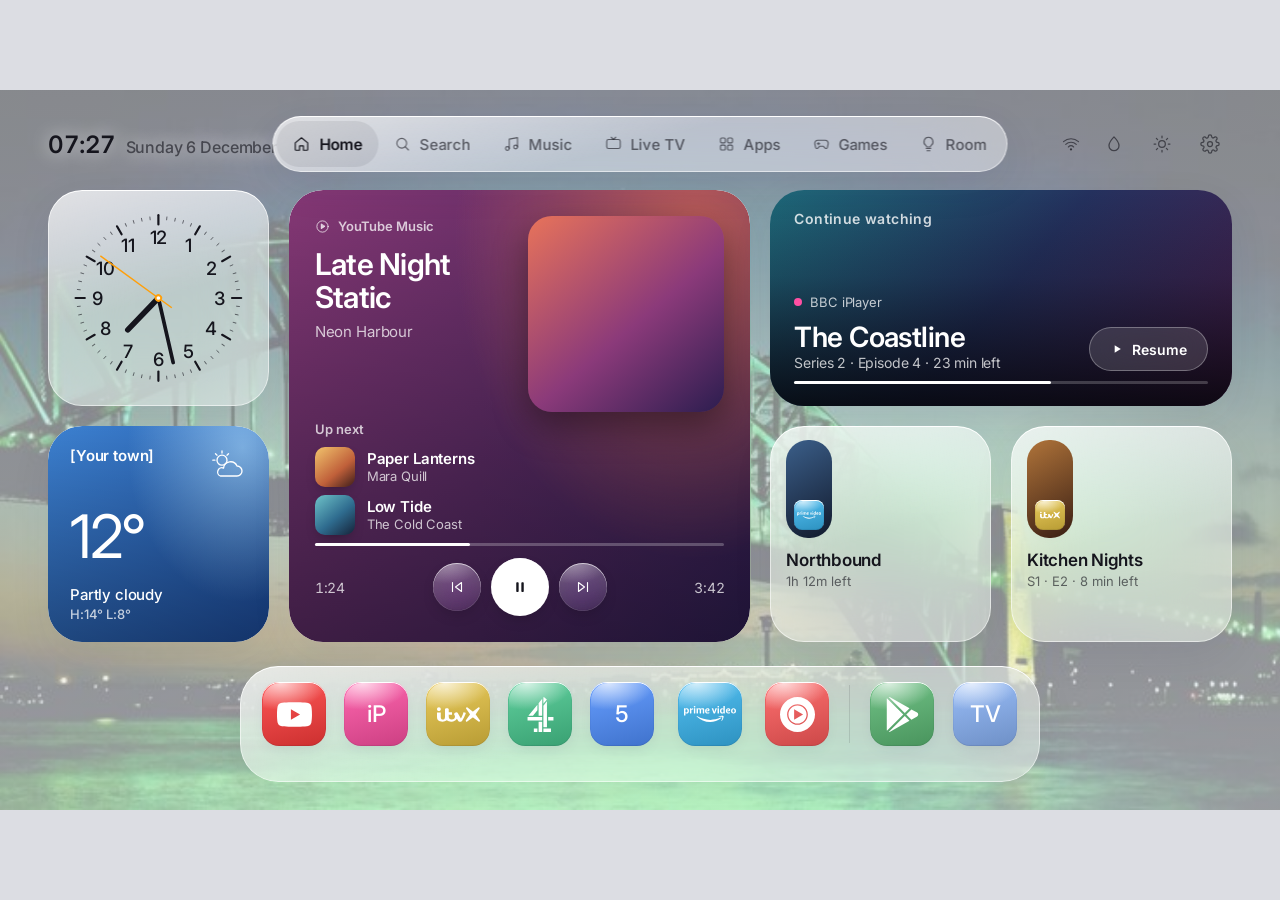
==== launcher/index.html @ 39a7be82 "Redesign launcher after iPadOS: tab bar, widgets, dock, Customize - Floating glass tab bar replaces " ====
<!doctype html>
<html lang="en">
<head>
<meta charset="utf-8">
<meta name="viewport" content="width=device-width, initial-scale=1">
<title>TV Launcher</title>
<link rel="preconnect" href="https://fonts.googleapis.com">
<link href="https://fonts.googleapis.com/css2?family=Inter:opsz,wght@14..32,300..700&display=swap" rel="stylesheet">
<link rel="stylesheet" href="styles.css">
</head>
<body>
<div id="stage"></div>
<script src="data.js"></script>
<script src="icons.js"></script>
<script src="app.js"></script>
</body>
</html>
---- launcher/styles.css ----
/* Tokens from HANDOFF.md "Design spec" and mockup/index.html */

html,
body {
  margin: 0;
  height: 100%;
  background: #000;
}

body {
  display: flex;
  align-items: center;
  justify-content: center;
  overflow: hidden;
  transition: background 0.4s;
}

/* Letterbox around the 16:9 stage follows the theme */
body:has(#stage.light) {
  background: #dcdde3;
}

button,
input {
  font-family: inherit;
}

[hidden] {
  display: none !important;
}

/* Dark (default) */
#stage {
  --ink: #ececf1;
  --sub: rgba(236, 236, 241, 0.62);
  --glass: rgba(255, 255, 255, 0.04);
  --border: rgba(255, 255, 255, 0.08);
  --track: rgba(255, 255, 255, 0.12);
  --shadow: 0 20px 50px rgba(0, 0, 0, 0.45);
  --onbtn: rgba(255, 255, 255, 0.12);
  --playink: #050508;
  --scrim: rgba(3, 3, 6, 0.6);

  /* Liquid glass behind icons */
  --lg-top: rgba(255, 255, 255, 0.11);
  --lg-bottom: rgba(255, 255, 255, 0.02);
  --lg-hi: rgba(255, 255, 255, 0.38);
  --lg-lo: rgba(255, 255, 255, 0.07);
  --lg-rim: rgba(255, 255, 255, 0.12);
  --lg-drop: rgba(0, 0, 0, 0.35);
  --lg-sheen: rgba(255, 255, 255, 0.16);
  --lg-on-top: rgba(255, 255, 255, 0.24);
  --lg-on-bottom: rgba(255, 255, 255, 0.08);

  --bg:
    radial-gradient(ellipse at 10% 0%, rgba(84, 58, 150, 0.32) 0%, rgba(84, 58, 150, 0) 50%),
    radial-gradient(ellipse at 95% 5%, rgba(28, 64, 140, 0.28) 0%, rgba(28, 64, 140, 0) 50%),
    radial-gradient(ellipse at 75% 105%, rgba(150, 62, 38, 0.2) 0%, rgba(150, 62, 38, 0) 50%),
    #050508;
}

/* Light */
#stage.light {
  --ink: #15151d;
  --sub: rgba(21, 21, 29, 0.62);
  --glass: rgba(255, 255, 255, 0.5);
  --border: rgba(255, 255, 255, 0.85);
  --track: rgba(21, 21, 29, 0.12);
  --shadow: 0 14px 40px rgba(40, 40, 80, 0.08);
  --onbtn: rgba(21, 21, 29, 0.08);
  --playink: #fff;
  --scrim: rgba(225, 226, 235, 0.55);

  --lg-top: rgba(255, 255, 255, 0.9);
  --lg-bottom: rgba(255, 255, 255, 0.4);
  --lg-hi: rgba(255, 255, 255, 1);
  --lg-lo: rgba(21, 21, 29, 0.06);
  --lg-rim: rgba(21, 21, 29, 0.07);
  --lg-drop: rgba(40, 40, 80, 0.12);
  --lg-sheen: rgba(255, 255, 255, 0.75);
  --lg-on-top: rgba(255, 255, 255, 1);
  --lg-on-bottom: rgba(225, 228, 245, 0.85);

  --bg:
    radial-gradient(ellipse at 10% 0%, #f7d5cc 0%, rgba(247, 213, 204, 0) 50%),
    radial-gradient(ellipse at 95% 5%, #cdd6fb 0%, rgba(205, 214, 251, 0) 50%),
    radial-gradient(ellipse at 75% 105%, #fbe3c6 0%, rgba(251, 227, 198, 0) 50%),
    #eff0f5;
}

/* Photo wallpaper from wallpapers/, under a light scrim so glass and text stay
   legible. Falls back to a plain gradient when there is no photo. */
#stage {
  --photo: linear-gradient(135deg, #1c1c22, #0b0b0f);
  --photo-scrim: linear-gradient(rgba(5, 5, 8, 0.18), rgba(5, 5, 8, 0.42));
}

#stage.light {
  --photo-scrim: linear-gradient(rgba(239, 240, 245, 0.55), rgba(239, 240, 245, 0.62));
}

/* Header text sits straight on the photo: a soft halo keeps it readable */
#stage.photo {
  --bg: var(--photo-scrim), var(--photo) center / cover no-repeat, #050508;
}

#stage {
  position: relative;
  width: 1280px;
  height: 720px;
  flex: none;
  overflow: hidden;
  transform-origin: center center;
  font-family: Inter, system-ui, sans-serif;
  font-weight: 300;
  color: var(--ink);
  background: var(--bg);
  transition: background 0.4s;
}

.glass {
  background: var(--glass);
  border: 1px solid var(--border);
  backdrop-filter: blur(30px) saturate(160%);
  -webkit-backdrop-filter: blur(30px) saturate(160%);
}

/* Liquid glass: a thicker, lit lens for the back of every icon.
   Top highlight, soft inner rim, specular sheen, and a small drop shadow. */
.lg {
  position: relative;
  isolation: isolate;
  background: linear-gradient(165deg, var(--lg-top), var(--lg-bottom));
  backdrop-filter: blur(18px) saturate(180%) brightness(1.05);
  -webkit-backdrop-filter: blur(18px) saturate(180%) brightness(1.05);
  box-shadow:
    inset 0 1px 0.5px var(--lg-hi),
    inset 0 -1px 1px var(--lg-lo),
    inset 0 0 0 0.5px var(--lg-rim),
    0 6px 16px -6px var(--lg-drop);
}

.lg::before {
  content: "";
  position: absolute;
  inset: 1px;
  z-index: -1;
  border-radius: inherit;
  background: radial-gradient(120% 70% at 28% 0%, var(--lg-sheen), transparent 62%);
  pointer-events: none;
}

.chip {
  display: inline-flex;
  flex: none;
  align-items: center;
  justify-content: center;
  color: var(--ink);
}

.mark {
  font-weight: 500;
  letter-spacing: -0.5px;
  line-height: 1;
}

.card {
  box-sizing: border-box;
  border-radius: 28px;
  box-shadow: var(--shadow);
}

.sub {
  font-size: 15px;
  color: var(--sub);
}

.small {
  font-size: 13px;
  color: var(--sub);
}

.tnum {
  font-variant-numeric: tabular-nums;
}

.eyebrow {
  display: flex;
  align-items: center;
  gap: 8px;
  font-size: 13px;
  font-weight: 400;
  letter-spacing: 0.3px;
  color: var(--sub);
}

.track {
  display: block;
  height: 3px;
  border-radius: 3px;
  background: var(--track);
}

.fill {
  display: block;
  height: 3px;
  border-radius: 3px;
  background: var(--ink);
}

/* Focus: thin ring for D-pad. Cards and tiles also lift slightly. */
[data-focus] {
  outline: none;
}

[data-focus]:focus-visible {
  outline: 1.5px solid var(--ink);
  outline-offset: 3px;
}

.mini,
.show,
.mix,
.channel,
.app-card,
.info,
.queue-row,
.set-row {
  transition: transform 0.5s var(--gentle, ease-out), box-shadow 0.3s, background 0.3s;
}

.mini:focus-visible,
.show:focus-visible,
.mix:focus-visible,
.channel:focus-visible,
.app-card:focus-visible,
.info:focus-visible {
  transform: scale(1.015);
  outline-offset: 2px;
}

button {
  color: inherit;
}

.btn {
  height: 44px;
  padding: 0 22px;
  border: 0;
  border-radius: 999px;
  font-size: 14px;
  font-weight: 400;
  color: var(--ink);
  cursor: pointer;
}

.btn-primary {
  background: var(--ink);
  color: var(--playink);
}

/* ---------- Sidebar: vertical glass oval ---------- */

/* Sidebar focus: no ring, the icon brightens, glows softly and grows */
/* ---------- Header ---------- */

/* ---------- Views ---------- */

.views {
  position: absolute;
  left: 128px;
  right: 48px;
  top: 112px;
  bottom: 36px;
}

.view {
  position: absolute;
  inset: 0;
}

/* ---------- Home ---------- */

/* Album art on the right at full card height; text and controls on the left */
.now-playing {
  height: 262px;
  padding: 22px;
  display: flex;
  gap: 20px;
}

.np-left {
  flex: 1;
  min-width: 0;
  display: flex;
  flex-direction: column;
  justify-content: space-between;
}

.np-art {
  width: 184px;
  height: 184px;
  flex: none;
  align-self: center;
  border-radius: 18px;
  box-shadow: 0 10px 30px rgba(0, 0, 0, 0.35);
  transition: background 0.4s;
}

.np-meta {
  display: flex;
  flex-direction: column;
  gap: 6px;
  min-width: 0;
}

.np-meta > * {
  white-space: nowrap;
  overflow: hidden;
  text-overflow: ellipsis;
}

.np-title {
  font-size: 22px;
  font-weight: 400;
}

.np-controls {
  display: flex;
  flex-direction: column;
  gap: 12px;
}

.np-row {
  display: flex;
  justify-content: space-between;
  align-items: center;
  gap: 8px;
}

.transport {
  display: flex;
  gap: 10px;
  align-items: center;
}

.ctrl {
  width: 40px;
  height: 40px;
  border-radius: 50%;
  border: 0;
  padding: 0;
  cursor: pointer;
  color: var(--ink);
  display: flex;
  align-items: center;
  justify-content: center;
}

.play {
  width: 44px;
  height: 44px;
  border-radius: 50%;
  border: 0;
  padding: 0;
  cursor: pointer;
  background: var(--ink);
  color: var(--playink);
  display: flex;
  align-items: center;
  justify-content: center;
  box-shadow: inset 0 1px 0.5px rgba(255, 255, 255, 0.6), 0 6px 16px -6px var(--lg-drop);
}

.temp {
  font-size: 64px;
  font-weight: 200;
  line-height: 1;
  letter-spacing: -2px;
}

.hero {
  height: 280px;
  position: relative;
  overflow: hidden;
  padding: 0;
}

.hero-art,
.hero-shade {
  position: absolute;
  inset: 0;
}

.hero-shade {
  background: linear-gradient(to top, rgba(4, 4, 8, 0.85) 0%, rgba(4, 4, 8, 0.2) 60%, rgba(4, 4, 8, 0) 100%);
}

.hero-label {
  position: absolute;
  left: 24px;
  top: 20px;
  font-size: 13px;
  font-weight: 400;
  letter-spacing: 0.4px;
  color: rgba(255, 255, 255, 0.8);
}

.hero-body {
  position: absolute;
  left: 24px;
  right: 24px;
  bottom: 22px;
  display: flex;
  flex-direction: column;
  gap: 10px;
  color: #fff;
}

.hero-app {
  display: flex;
  align-items: center;
  gap: 8px;
  font-size: 13px;
  color: rgba(255, 255, 255, 0.75);
}

.dot {
  width: 8px;
  height: 8px;
  border-radius: 50%;
}

.hero-row {
  display: flex;
  justify-content: space-between;
  align-items: flex-end;
  gap: 16px;
}

.hero-title {
  font-size: 30px;
  font-weight: 300;
}

.hero-sub {
  font-size: 14px;
  color: rgba(255, 255, 255, 0.75);
}

.resume {
  height: 44px;
  padding: 0 20px;
  border-radius: 999px;
  border: 1px solid rgba(255, 255, 255, 0.3);
  background: rgba(255, 255, 255, 0.14);
  color: #fff;
  font-size: 14px;
  cursor: pointer;
  backdrop-filter: blur(20px);
  -webkit-backdrop-filter: blur(20px);
}

.resume:focus-visible {
  outline-color: #fff;
}

.hero-track {
  height: 3px;
  border-radius: 3px;
  background: rgba(255, 255, 255, 0.2);
}

.hero-track > div {
  height: 3px;
  border-radius: 3px;
  background: #fff;
}

/* Focused app: thin ring and soft glow in the app's brand colour */
.app:focus-visible,
.app-card:focus-visible {
  outline: 1px solid var(--accent);
  outline-offset: 0;
  box-shadow: 0 0 24px var(--glow);
}

.app-name {
  font-size: 14px;
  font-weight: 400;
}

/* ---------- Search ---------- */

.view-search {
  display: flex;
  flex-direction: column;
  gap: 22px;
}

.search-bar {
  box-sizing: border-box;
  height: 60px;
  flex: none;
  border-radius: 999px;
  padding: 0 22px 0 9px;
  display: flex;
  align-items: center;
  gap: 14px;
  box-shadow: var(--shadow);
  cursor: text;
}

.search-bar:focus-within {
  outline: 1.5px solid var(--ink);
  outline-offset: 3px;
}

.search-bar input {
  flex: 1;
  min-width: 0;
  height: 100%;
  border: 0;
  background: transparent;
  color: var(--ink);
  font-size: 18px;
  font-weight: 300;
}

.search-bar input::placeholder {
  color: var(--sub);
}

.search-bar input:focus-visible {
  outline: none;
}

.search-section {
  display: flex;
  flex-direction: column;
  gap: 12px;
}

.shows {
  display: grid;
  grid-template-columns: repeat(5, minmax(0, 1fr));
  gap: 16px;
  min-height: 196px;
}

.show {
  border-radius: 22px;
  padding: 8px;
  cursor: pointer;
  display: flex;
  flex-direction: column;
  gap: 10px;
  text-align: left;
  min-width: 0;
}

.show-art {
  position: relative;
  height: 122px;
  border-radius: 16px;
  overflow: hidden;
}

.show-app {
  position: absolute;
  left: 8px;
  bottom: 8px;
}

/* Glass over artwork: always a dark lens, so logos and prices read on any art */
.show-art .lg {
  --lg-top: rgba(14, 14, 20, 0.62);
  --lg-bottom: rgba(14, 14, 20, 0.42);
  --lg-hi: rgba(255, 255, 255, 0.3);
  --lg-lo: rgba(255, 255, 255, 0.05);
  --lg-rim: rgba(255, 255, 255, 0.14);
  --lg-sheen: rgba(255, 255, 255, 0.12);
  --sub: rgba(236, 236, 241, 0.7);
  color: #ececf1;
}

/* Paid titles: price in the bottom corner */
.price {
  position: absolute;
  right: 8px;
  bottom: 8px;
  display: flex;
  align-items: baseline;
  gap: 5px;
  padding: 6px 10px;
  border-radius: 999px;
  font-size: 14px;
  font-weight: 500;
  color: var(--ink);
  font-variant-numeric: tabular-nums;
}

.price-kind {
  font-size: 11px;
  font-weight: 400;
  color: var(--sub);
  text-transform: uppercase;
  letter-spacing: 0.6px;
}

.show-body {
  display: flex;
  flex-direction: column;
  gap: 3px;
  padding: 0 6px 4px;
  min-width: 0;
}

.show-title {
  font-size: 15px;
  font-weight: 400;
}

.show-meta {
  white-space: nowrap;
  overflow: hidden;
  text-overflow: ellipsis;
}

.empty {
  grid-column: 1 / -1;
  align-self: center;
}

/* ---------- Music ---------- */

.view-music {
  display: flex;
  flex-direction: column;
  gap: 24px;
}

.music-grid {
  display: grid;
  grid-template-columns: minmax(0, 1.35fr) minmax(0, 1fr);
  gap: 16px;
  height: 336px;
  flex: none;
}

.music-now {
  padding: 24px;
  display: flex;
  gap: 28px;
  min-width: 0;
}

.music-art {
  width: 288px;
  height: 288px;
  flex: none;
  border-radius: 20px;
  box-shadow: 0 16px 40px rgba(0, 0, 0, 0.35);
  transition: background 0.4s;
}

.music-meta {
  flex: 1;
  min-width: 0;
  display: flex;
  flex-direction: column;
  justify-content: space-between;
}

.music-title {
  font-size: 32px;
  font-weight: 300;
  line-height: 1.15;
  margin-bottom: 6px;
}

.music-queue {
  padding: 22px 14px 14px;
  display: flex;
  flex-direction: column;
  gap: 10px;
  min-width: 0;
}

.music-queue > .eyebrow {
  padding: 0 8px;
}

.queue {
  display: flex;
  flex-direction: column;
  gap: 2px;
}

.queue-row {
  display: flex;
  align-items: center;
  gap: 12px;
  padding: 7px 8px;
  border: 0;
  border-radius: 14px;
  background: transparent;
  cursor: pointer;
  text-align: left;
}

.queue-row:focus-visible {
  background: var(--onbtn);
  outline-offset: 0;
}

.queue-art {
  width: 38px;
  height: 38px;
  flex: none;
  border-radius: 9px;
}

.queue-text {
  flex: 1;
  min-width: 0;
  display: flex;
  flex-direction: column;
  gap: 2px;
}

.queue-title {
  font-size: 15px;
  font-weight: 400;
}

.music-mixes {
  display: flex;
  flex-direction: column;
  gap: 12px;
}

.mixes {
  display: grid;
  grid-template-columns: repeat(5, minmax(0, 1fr));
  gap: 16px;
}

.mix {
  border-radius: 22px;
  padding: 8px 8px 12px;
  cursor: pointer;
  display: flex;
  flex-direction: column;
  gap: 4px;
  text-align: left;
}

.mix-art {
  height: 96px;
  border-radius: 16px;
  margin-bottom: 6px;
}

.mix-title {
  font-size: 15px;
  font-weight: 400;
  padding: 0 4px;
}

.mix .small {
  padding: 0 4px;
}

/* ---------- Live TV ---------- */

.view-live {
  display: flex;
  flex-direction: column;
  gap: 14px;
}

.live-head {
  display: flex;
  justify-content: space-between;
  align-items: baseline;
}

.channels {
  display: flex;
  flex-direction: column;
  gap: 10px;
}

.channel {
  height: 76px;
  box-sizing: border-box;
  border-radius: 22px;
  padding: 0 22px 0 12px;
  cursor: pointer;
  display: grid;
  grid-template-columns: 52px 170px minmax(0, 1fr) 240px;
  align-items: center;
  gap: 18px;
  text-align: left;
}

.channel-num {
  width: 52px;
  height: 52px;
  border-radius: 16px;
  font-size: 17px;
  font-weight: 400;
}

.channel-name,
.channel-now,
.channel-next {
  display: flex;
  flex-direction: column;
  gap: 4px;
  min-width: 0;
}

.channel-title {
  font-size: 17px;
  font-weight: 400;
}

.channel-prog {
  font-size: 16px;
  font-weight: 400;
}

.channel-now .track {
  margin-top: 4px;
  max-width: 360px;
}

.channel-next-prog {
  font-size: 15px;
  color: var(--sub);
}

/* ---------- All apps ---------- */

.view-apps {
  display: flex;
  flex-direction: column;
  gap: 16px;
}

.app-grid {
  display: grid;
  grid-template-columns: repeat(5, minmax(0, 1fr));
  gap: 16px;
}

.app-card {
  --accent: transparent;
  --glow: transparent;
  height: 168px;
  border-radius: 24px;
  cursor: pointer;
  display: flex;
  flex-direction: column;
  align-items: center;
  justify-content: center;
  gap: 14px;
  color: var(--ink);
}

/* ---------- Games ---------- */

.view-games {
  display: flex;
  flex-direction: column;
  gap: 16px;
}

.games-hero {
  flex: 1 1 0;
  padding: 40px 44px;
  display: flex;
  align-items: center;
  gap: 44px;
}

.games-chip {
  width: 168px;
  height: 168px;
  border-radius: 48px;
}

.games-text {
  display: flex;
  flex-direction: column;
  gap: 10px;
}

.games-title {
  font-size: 44px;
  font-weight: 200;
  letter-spacing: -1px;
}

.games-actions {
  display: flex;
  gap: 12px;
  margin-top: 14px;
}

.games-info {
  display: grid;
  grid-template-columns: repeat(3, minmax(0, 1fr));
  gap: 16px;
}

.info {
  height: 120px;
  box-sizing: border-box;
  border-radius: 24px;
  padding: 0 20px;
  display: flex;
  align-items: center;
  gap: 16px;
  text-align: left;
  color: var(--ink);
}

button.info {
  cursor: pointer;
}

.info > span:last-child {
  display: flex;
  flex-direction: column;
  gap: 3px;
}

.info-chip {
  width: 52px;
  height: 52px;
  border-radius: 16px;
}

.info-val {
  font-size: 17px;
  font-weight: 400;
}

/* ---------- Settings ---------- */

.settings {
  padding: 12px;
  display: flex;
  flex-direction: column;
  gap: 2px;
}

.set-row {
  height: 66px;
  box-sizing: border-box;
  padding: 0 18px 0 12px;
  border: 0;
  border-radius: 18px;
  background: transparent;
  display: flex;
  align-items: center;
  gap: 16px;
  text-align: left;
  color: var(--ink);
  cursor: pointer;
}

.set-row:focus-visible,
.set-row:focus-within {
  background: var(--onbtn);
  outline: none;
}

.set-chip {
  width: 42px;
  height: 42px;
  border-radius: 13px;
}

.set-label {
  flex: 1;
  display: flex;
  flex-direction: column;
  gap: 2px;
  font-size: 16px;
  font-weight: 400;
}

.set-val {
  font-size: 15px;
  color: var(--sub);
}

.set-input {
  width: 260px;
  height: 40px;
  box-sizing: border-box;
  padding: 0 14px;
  border-radius: 12px;
  border: 1px solid var(--border);
  background: var(--glass);
  color: var(--ink);
  font-size: 15px;
  text-align: right;
}

.set-input:focus-visible {
  outline: 1.5px solid var(--ink);
  outline-offset: 2px;
}

/* ---------- Games switch overlay ---------- */

.overlay {
  position: absolute;
  inset: 0;
  z-index: 5;
  display: flex;
  align-items: center;
  justify-content: center;
  background: var(--scrim);
  backdrop-filter: blur(14px);
  -webkit-backdrop-filter: blur(14px);
}

.switch-card {
  width: 420px;
  padding: 36px 32px 30px;
  display: flex;
  flex-direction: column;
  align-items: center;
  gap: 10px;
  text-align: center;
}

.ring {
  position: relative;
  width: 84px;
  height: 84px;
  margin-bottom: 10px;
}

.ring circle {
  fill: none;
  stroke-width: 3;
}

.ring-track {
  stroke: var(--track);
}

.ring-fill {
  stroke: var(--ink);
  stroke-linecap: round;
}

.ring-count {
  position: absolute;
  inset: 0;
  display: flex;
  align-items: center;
  justify-content: center;
  font-size: 30px;
  font-weight: 200;
}

.switch-title {
  font-size: 24px;
  font-weight: 300;
}

.switch-card .btn {
  margin-top: 16px;
}

/* Stand-in for the TV showing the HDMI input */
.input-screen {
  position: absolute;
  inset: 0;
  background: #000;
  color: #ececf1;
}

.input-label {
  position: absolute;
  left: 48px;
  top: 40px;
  font-size: 15px;
  color: rgba(236, 236, 241, 0.62);
}

.input-hint {
  position: absolute;
  inset: 0;
  display: flex;
  flex-direction: column;
  align-items: center;
  justify-content: center;
  gap: 18px;
  font-size: 18px;
}

.input-screen .btn {
  color: #ececf1;
  --lg-top: rgba(255, 255, 255, 0.11);
  --lg-bottom: rgba(255, 255, 255, 0.02);
}

.input-screen [data-focus]:focus-visible {
  outline-color: #ececf1;
}

/* ---------- Toast ---------- */

.toast {
  position: absolute;
  left: 50%;
  bottom: 40px;
  transform: translateX(-50%);
  z-index: 6;
  padding: 12px 22px;
  border-radius: 999px;
  font-size: 15px;
  font-weight: 400;
  box-shadow: var(--shadow);
  white-space: nowrap;
}



/* ---------- Tinted cards (colours from album art / weather) ---------- */

@property --t0 { syntax: '<color>'; inherits: true; initial-value: #3a3a48; }
@property --t1 { syntax: '<color>'; inherits: true; initial-value: #24242e; }
@property --t2 { syntax: '<color>'; inherits: true; initial-value: #121218; }

.tinted {
  position: relative;
  overflow: hidden;
  border-color: rgba(255, 255, 255, 0.16);
  color: #fff;
  /* White type and lighter glass over the colour, in both themes */
  --ink: #fff;
  --sub: rgba(255, 255, 255, 0.74);
  --track: rgba(255, 255, 255, 0.24);
  --playink: #15151d;
  --lg-top: rgba(255, 255, 255, 0.3);
  --lg-bottom: rgba(255, 255, 255, 0.08);
  --lg-hi: rgba(255, 255, 255, 0.65);
  --lg-lo: rgba(0, 0, 0, 0.08);
  --lg-rim: rgba(255, 255, 255, 0.2);
  --lg-drop: rgba(0, 0, 0, 0.25);
  --lg-sheen: rgba(255, 255, 255, 0.3);
  transition: --t0 0.9s, --t1 0.9s, --t2 0.9s, transform 0.5s var(--gentle);
}

.tinted > :not(.tint) {
  position: relative;
}

.tint {
  position: absolute;
  inset: 0;
  border-radius: inherit;
  background:
    radial-gradient(80% 110% at 88% 10%, color-mix(in srgb, var(--t0) 75%, transparent), transparent 65%),
    linear-gradient(135deg, var(--t1), var(--t2));
  transition: opacity 0.6s, filter 0.6s;
}

/* Soft darkening at the bottom keeps text and controls legible on light art */
.tint::after {
  content: "";
  position: absolute;
  inset: 0;
  border-radius: inherit;
  background: linear-gradient(to bottom, rgba(0, 0, 0, 0.04), rgba(0, 0, 0, 0.32));
}

/* Paused: the colour fades back toward plain glass */
.tinted.paused .tint {
  opacity: 0.4;
  filter: saturate(0.5);
}

.tinted .np-art,
.tinted .music-art {
  box-shadow: 0 14px 34px rgba(0, 0, 0, 0.4);
}

/* ---------- Room (lights, backlights, soundbar) ---------- */

.view-room {
  display: flex;
  flex-direction: column;
  gap: 16px;
}

.room-grid {
  flex: 1 1 0;
  display: grid;
  grid-template-columns: minmax(0, 1.25fr) minmax(0, 1fr);
  gap: 16px;
  min-height: 0;
}

.room-card,
.soundbar {
  padding: 22px 24px;
  display: flex;
  flex-direction: column;
  gap: 18px;
  min-width: 0;
}

.soundbar {
  flex: none;
  gap: 16px;
}

.room-head {
  display: flex;
  align-items: center;
  gap: 14px;
}

.room-chip {
  width: 48px;
  height: 48px;
  border-radius: 15px;
}

.room-title {
  flex: 1;
  min-width: 0;
  display: flex;
  flex-direction: column;
  gap: 2px;
  font-size: 17px;
  font-weight: 400;
}

.swatches {
  display: grid;
  grid-template-columns: repeat(4, minmax(0, 1fr));
  gap: 14px 10px;
}

.swatch {
  border: 0;
  padding: 6px 0;
  border-radius: 18px;
  background: transparent;
  cursor: pointer;
  display: flex;
  flex-direction: column;
  align-items: center;
  gap: 8px;
}

.swatch-dot {
  width: 56px;
  height: 56px;
  border-radius: 18px;
  box-shadow: 0 6px 16px -6px var(--lg-drop);
  transition: transform 0.5s var(--gentle, ease-out), outline-color 0.3s;
  outline: 2px solid transparent;
  outline-offset: 3px;
}

.swatch.on .swatch-dot {
  outline-color: var(--ink);
}

.swatch:is(:focus-visible, :hover) .swatch-dot {
  transform: scale(1.05);
}

.swatch:focus-visible {
  outline-offset: 0;
}

.pill-row {
  display: flex;
  flex-wrap: wrap;
  gap: 10px;
}

.pillbtn {
  height: 40px;
  padding: 0 18px;
  border-radius: 999px;
  border: 1px solid var(--border);
  background: var(--glass);
  color: var(--ink);
  font-size: 14px;
  font-weight: 400;
  cursor: pointer;
  transition: background 0.3s, color 0.3s;
}

.pillbtn.on {
  background: var(--ink);
  color: var(--playink);
}

.light-list {
  display: flex;
  flex-direction: column;
  gap: 2px;
}

.light-row {
  height: 46px;
  padding: 0 12px;
  border: 0;
  border-radius: 14px;
  background: transparent;
  display: flex;
  align-items: center;
  gap: 12px;
  text-align: left;
  cursor: pointer;
}

.light-row:focus-visible {
  background: var(--onbtn);
  outline-offset: 0;
}

.light-dot {
  width: 10px;
  height: 10px;
  border-radius: 50%;
  background: var(--track);
  transition: background 0.3s, box-shadow 0.3s;
}

.light-row.on .light-dot {
  background: #ffcf70;
  box-shadow: 0 0 10px 2px rgba(255, 207, 112, 0.6);
}

.light-name {
  flex: 1;
  font-size: 15px;
  font-weight: 400;
}

.volume {
  display: flex;
  align-items: center;
  gap: 10px;
}

.vol-track {
  width: 180px;
}

.soundbar.standby .vol-track,
.soundbar.standby .vol-num {
  opacity: 0.35;
}

.vol-num {
  min-width: 46px;
  font-size: 14px;
  color: var(--sub);
  text-align: center;
}

/* Wallpaper that follows the backlights: their colours as soft glows */
@property --l0 { syntax: '<color>'; inherits: true; initial-value: #2bd47d; }
@property --l1 { syntax: '<color>'; inherits: true; initial-value: #14b8a6; }
@property --l2 { syntax: '<color>'; inherits: true; initial-value: #0e5f8a; }

#stage {
  transition: background 0.4s, --l0 1.2s, --l1 1.2s, --l2 1.2s;
}

#stage.lights {
  --bg:
    radial-gradient(ellipse at 10% 0%, color-mix(in srgb, var(--l0) 42%, transparent) 0%, transparent 58%),
    radial-gradient(ellipse at 95% 5%, color-mix(in srgb, var(--l1) 38%, transparent) 0%, transparent 58%),
    radial-gradient(ellipse at 70% 105%, color-mix(in srgb, var(--l2) 40%, transparent) 0%, transparent 58%),
    #050508;
}

#stage.light.lights {
  --bg:
    radial-gradient(ellipse at 10% 0%, color-mix(in srgb, var(--l0) 45%, #fff) 0%, transparent 58%),
    radial-gradient(ellipse at 95% 5%, color-mix(in srgb, var(--l1) 40%, #fff) 0%, transparent 58%),
    radial-gradient(ellipse at 70% 105%, color-mix(in srgb, var(--l2) 40%, #fff) 0%, transparent 58%),
    #eff0f5;
}

/* ---------- Motion ---------- */

#stage {
  --spring: cubic-bezier(0.34, 1.56, 0.64, 1);
  --gentle: cubic-bezier(0.25, 0.8, 0.3, 1);
  --ease-out: cubic-bezier(0.2, 0.8, 0.2, 1);
}

/* Icons grow slightly when the D-pad (or mouse) lands on them */
.ib,
.ctrl,
.play,
.chip {
  transition: transform 0.5s var(--gentle), color 0.3s, background 0.3s, box-shadow 0.3s, filter 0.3s;
}

.ib:is(:focus-visible, :hover),
.ctrl:is(:focus-visible, :hover),
.play:is(:focus-visible, :hover) {
  transform: scale(1.06);
}

/* App icons and setting icons grow inside their tile or row */
:is(.app, .app-card, .info, .set-row, .channel):is(:focus-visible, :hover, :focus-within) .chip {
  transform: scale(1.05);
}

/* Page transitions: a view's cards rise and fade in, one after another */
@keyframes rise-in {
  from {
    opacity: 0;
    transform: translateY(18px) scale(0.98);
  }
  to {
    opacity: 1;
    transform: none;
  }
}

@keyframes fade-in {
  from { opacity: 0; }
  to { opacity: 1; }
}

@keyframes pop-in {
  from {
    opacity: 0;
    transform: scale(0.92);
  }
  to {
    opacity: 1;
    transform: none;
  }
}

@keyframes toast-in {
  from {
    opacity: 0;
    transform: translate(-50%, 14px);
  }
  to {
    opacity: 1;
    transform: translate(-50%, 0);
  }
}

/* `backwards` only holds the first frame during the delay, so focus
   transforms still apply once the entrance has finished. */
.view .anim {
  animation: rise-in 0.55s var(--ease-out) backwards;
  animation-delay: var(--d, 0ms);
}

.overlay:not([hidden]) {
  animation: fade-in 0.3s var(--ease-out);
}

.switch-card:not([hidden]) {
  animation: pop-in 0.45s var(--spring);
}

.input-screen:not([hidden]) {
  animation: fade-in 0.5s var(--ease-out);
}

.toast:not([hidden]) {
  animation: toast-in 0.35s var(--spring);
}

@media (prefers-reduced-motion: reduce) {
  *,
  *::before {
    transition: none !important;
    animation: none !important;
  }
}

/* =====================================================================
   v2: iPadOS-inspired layout, sized for a TV
   Top tab bar (as on tvOS and iPadOS apps), a widget grid, a glass dock,
   heavier Liquid Glass and SF-style type (Inter with optical sizing; Apple's
   SF Pro is only licensed for Apple platforms).
   ===================================================================== */

#stage {
  font-family: Inter, system-ui, sans-serif;
  font-optical-sizing: auto;
  font-weight: 400;
  letter-spacing: -0.01em;
  --glass: rgba(255, 255, 255, 0.075);
  --glass-hi: rgba(255, 255, 255, 0.3);
  --glass-rim: rgba(255, 255, 255, 0.1);
  --glass-sheen: linear-gradient(165deg, rgba(255, 255, 255, 0.11), rgba(255, 255, 255, 0) 45%);
  --radius-widget: 34px;
}

#stage.light {
  --glass: rgba(255, 255, 255, 0.45);
  --glass-hi: rgba(255, 255, 255, 0.95);
  --glass-rim: rgba(255, 255, 255, 0.55);
  --glass-sheen: linear-gradient(165deg, rgba(255, 255, 255, 0.55), rgba(255, 255, 255, 0) 50%);
}

/* Liquid Glass panels: lit top edge, soft rim, sheen */
.glass {
  background: var(--glass-sheen), var(--glass);
  border: 0;
  box-shadow: inset 0 1px 0 var(--glass-hi), inset 0 0 0 1px var(--glass-rim), var(--shadow);
  backdrop-filter: blur(36px) saturate(180%);
  -webkit-backdrop-filter: blur(36px) saturate(180%);
}

.card {
  border-radius: 32px;
}

/* ---------- Top bar ---------- */

.topbar {
  position: absolute;
  left: 48px;
  right: 48px;
  top: 26px;
  height: 56px;
  display: flex;
  align-items: center;
  justify-content: space-between;
  z-index: 3;
  animation: fade-in 0.6s var(--ease-out) backwards;
}

.status {
  display: flex;
  align-items: baseline;
  gap: 10px;
}

.status-time {
  font-size: 24px;
  font-weight: 600;
  letter-spacing: -0.02em;
}

.status-date {
  font-size: 16px;
  font-weight: 500;
  color: var(--sub);
}

#stage.photo .status {
  text-shadow: 0 1px 14px rgba(0, 0, 0, 0.45);
}

#stage.light.photo .status {
  text-shadow: 0 0 18px rgba(255, 255, 255, 0.85);
}

.tabbar {
  position: absolute;
  left: 50%;
  transform: translateX(-50%);
  display: flex;
  gap: 2px;
  padding: 6px;
  border-radius: 999px;
}

.tab {
  height: 44px;
  padding: 0 15px;
  white-space: nowrap;
  border: 0;
  border-radius: 999px;
  background: transparent;
  display: flex;
  align-items: center;
  gap: 8px;
  font-size: 15px;
  font-weight: 500;
  color: var(--sub);
  cursor: pointer;
  transition: color 0.3s, background 0.3s, transform 0.5s var(--gentle);
}

.tab.on {
  color: var(--ink);
  font-weight: 600;
}

/* Focus lens: a glass capsule appears only under the focused tab */
.tab:is(:focus-visible, :hover),
.tool:is(:focus-visible, :hover) {
  background: var(--onbtn);
  color: var(--ink);
  outline: none;
  transform: scale(1.04);
}

.tools {
  display: flex;
  align-items: center;
  gap: 4px;
}

.status-wifi {
  display: flex;
  margin-right: 8px;
  color: var(--sub);
}

.tool {
  width: 44px;
  height: 44px;
  border: 0;
  border-radius: 999px;
  background: transparent;
  color: var(--sub);
  display: flex;
  align-items: center;
  justify-content: center;
  cursor: pointer;
  transition: color 0.3s, background 0.3s, transform 0.5s var(--gentle);
}

.tool.on {
  color: var(--ink);
}

.views {
  left: 48px;
  right: 48px;
  top: 100px;
  bottom: 28px;
}

/* ---------- Home widgets ---------- */

.widgets {
  position: absolute;
  left: 0;
  right: 0;
  top: 0;
  height: 452px;
  display: grid;
  grid-template-columns: repeat(5, minmax(0, 1fr));
  grid-template-rows: repeat(2, minmax(0, 1fr));
  gap: 20px;
}

.widget {
  position: relative;
  box-sizing: border-box;
  border-radius: var(--radius-widget);
  overflow: hidden;
  min-width: 0;
  color: var(--ink);
}

.w-clock {
  grid-area: 1 / 1;
  display: flex;
  align-items: center;
  justify-content: center;
  padding: 16px;
}

.clock-face {
  width: 100%;
  height: 100%;
}

.clock-face .tick {
  stroke: var(--sub);
  stroke-width: 1;
}

.clock-face .tick-major {
  stroke: var(--ink);
  stroke-width: 2.4;
  stroke-linecap: round;
}

.clock-face .num {
  fill: var(--ink);
  font-size: 20px;
  font-weight: 500;
  text-anchor: middle;
  dominant-baseline: central;
}

.clock-face .hand {
  stroke: var(--ink);
  stroke-linecap: round;
}

.clock-face .hand-h {
  stroke-width: 6;
}

.clock-face .hand-m {
  stroke-width: 4;
}

.clock-face .hand-s {
  stroke: #ff9f0a;
  stroke-width: 1.6;
}

.clock-face .hand-s-dot {
  fill: #ff9f0a;
}

.clock-face .hand-pin {
  fill: var(--playink);
}

.w-weather {
  grid-area: 2 / 1;
  padding: 20px 22px;
  display: flex;
  flex-direction: column;
  justify-content: space-between;
}

.w-weather-top {
  display: flex;
  justify-content: space-between;
  align-items: flex-start;
  gap: 8px;
}

.w-label {
  font-size: 15px;
  font-weight: 600;
  min-width: 0;
  overflow: hidden;
  text-overflow: ellipsis;
  white-space: nowrap;
}

.w-weather-icon {
  width: 40px;
  height: 40px;
  flex: none;
}

.w-weather .temp {
  font-size: 60px;
  font-weight: 400;
  letter-spacing: -0.04em;
  line-height: 1;
}

.w-weather-foot {
  display: flex;
  flex-direction: column;
  gap: 2px;
  font-size: 15px;
  font-weight: 500;
}

.w-music.now-playing {
  grid-area: 1 / 2 / 3 / 4;
  height: auto;
  padding: 26px;
  display: flex;
  flex-direction: column;
  justify-content: space-between;
  gap: 0;
}

.w-music .np-top {
  display: flex;
  justify-content: space-between;
  gap: 20px;
}

.w-music .np-meta {
  gap: 8px;
  padding-top: 2px;
}

.w-music .np-meta > * {
  white-space: normal;
}

.w-music .np-title {
  font-size: 30px;
  font-weight: 600;
  letter-spacing: -0.025em;
  line-height: 1.1;
  margin-top: 6px;
}

.w-music .np-art {
  width: 196px;
  height: 196px;
  border-radius: 24px;
  align-self: auto;
}

.w-music .play {
  width: 58px;
  height: 58px;
}

.w-music .ctrl {
  width: 48px;
  height: 48px;
}

.w-music .np-row .small {
  font-size: 14px;
}

.w-hero.hero {
  grid-area: 1 / 4 / 2 / 6;
  height: auto;
  box-shadow: var(--shadow);
}

.hero-label {
  font-size: 14px;
  font-weight: 600;
}

.hero-title {
  font-size: 28px;
  font-weight: 600;
  letter-spacing: -0.02em;
}

.resume {
  display: flex;
  align-items: center;
  gap: 8px;
  font-weight: 600;
}

.w-mini {
  padding: 14px 16px 18px;
  border: 0;
  display: flex;
  flex-direction: column;
  gap: 3px;
  text-align: left;
  cursor: pointer;
  font: inherit;
  transition: transform 0.5s var(--gentle), box-shadow 0.3s;
}

.w-mini:focus-visible {
  transform: scale(1.015);
  outline-offset: 2px;
}

.w-mini-art {
  height: 98px;
  flex: none;
  border-radius: 22px;
  margin-bottom: 9px;
  padding: 8px;
  box-sizing: border-box;
  display: flex;
  align-items: flex-end;
}

.w-mini-title {
  font-size: 17px;
  font-weight: 600;
  letter-spacing: -0.015em;
}

.w-mini .track {
  margin-top: auto;
}

/* ---------- Dock ---------- */

.dock {
  position: absolute;
  left: 0;
  right: 0;
  bottom: 0;
  width: fit-content;
  margin: 0 auto;
  height: 116px;
  box-sizing: border-box;
  padding: 16px 22px 0;
  border-radius: 38px;
  display: flex;
  align-items: flex-start;
  gap: 18px;
}

.dock-app {
  border: 0;
  padding: 0;
  background: transparent;
  display: flex;
  flex-direction: column;
  align-items: center;
  gap: 8px;
  cursor: pointer;
  color: var(--ink);
}

.dock-app:focus-visible {
  outline: none;
}

.dock-app:is(:focus-visible, :hover) .app-ic {
  transform: scale(1.06) translateY(-3px);
}

.dock-app:focus-visible .app-ic {
  box-shadow: 0 0 0 2px var(--ink), 0 12px 26px -8px var(--accent);
}

/* The label shows only for the focused app, as tvOS does */
.dock-label {
  font-size: 13px;
  font-weight: 600;
  white-space: nowrap;
  opacity: 0;
  transform: translateY(-4px);
  transition: opacity 0.3s, transform 0.5s var(--gentle);
}

.dock-app:is(:focus-visible, :hover) .dock-label {
  opacity: 1;
  transform: none;
}

.dock-divider {
  width: 1px;
  height: 58px;
  margin: 3px 2px 0;
  background: var(--track);
}

/* ---------- App icon styles (Default / Dark / Clear / Tinted) ---------- */

.app-ic {
  --glyph: var(--brand);
  transition: transform 0.5s var(--gentle), box-shadow 0.3s, background 0.4s;
}

.app-ic.s-default {
  background: linear-gradient(165deg, color-mix(in srgb, var(--brand) 86%, #fff), color-mix(in srgb, var(--brand) 80%, #000));
  --glyph: #fff;
}

.app-ic.s-dark {
  background: linear-gradient(165deg, #3a3a44, #121218);
  --glyph: var(--brand);
}

.app-ic.s-clear {
  --glyph: var(--ink);
}

.app-ic.s-tinted {
  background: linear-gradient(165deg, color-mix(in srgb, var(--l0) 58%, rgba(255, 255, 255, 0.12)), color-mix(in srgb, var(--l0) 24%, rgba(0, 0, 0, 0.2)));
  --glyph: color-mix(in srgb, var(--l0) 28%, #fff);
}

/* ---------- Customize panel ---------- */

.sheet-scrim {
  position: absolute;
  inset: 0;
  z-index: 6;
  display: flex;
  align-items: center;
  justify-content: center;
  background: var(--scrim);
  animation: fade-in 0.3s var(--ease-out);
}

.sheet {
  width: 580px;
  box-sizing: border-box;
  padding: 26px 30px 30px;
  border-radius: 40px;
  display: flex;
  flex-direction: column;
  gap: 16px;
  animation: pop-in 0.45s var(--gentle);
}

.sheet-head {
  display: flex;
  justify-content: space-between;
  align-items: center;
}

.sheet-title {
  font-size: 24px;
  font-weight: 600;
  letter-spacing: -0.02em;
}

.sheet-label {
  font-size: 13px;
  font-weight: 600;
  color: var(--sub);
  text-transform: uppercase;
  letter-spacing: 0.06em;
}

.opts {
  display: grid;
  grid-template-columns: repeat(4, minmax(0, 1fr));
  gap: 12px;
  margin-bottom: 4px;
}

.opt {
  border: 0;
  background: transparent;
  padding: 8px 0;
  display: flex;
  flex-direction: column;
  align-items: center;
  gap: 10px;
  cursor: pointer;
  color: var(--ink);
}

.opt:focus-visible {
  outline: none;
}

.opt:is(:focus-visible, :hover) .app-ic {
  transform: scale(1.06);
}

.opt:focus-visible .app-ic {
  box-shadow: 0 0 0 2px var(--ink);
}

.opt-label {
  font-size: 14px;
  font-weight: 500;
  padding: 4px 12px;
  border-radius: 999px;
}

.opt.on .opt-label {
  background: var(--onbtn);
  font-weight: 600;
}

.sheet-row {
  display: flex;
  align-items: center;
  justify-content: space-between;
  gap: 16px;
}

.segmented {
  display: flex;
  gap: 2px;
  padding: 4px;
  border-radius: 999px;
  background: var(--onbtn);
}

.seg {
  height: 38px;
  padding: 0 20px;
  border: 0;
  border-radius: 999px;
  background: transparent;
  color: var(--sub);
  font-size: 14px;
  font-weight: 500;
  cursor: pointer;
  transition: background 0.3s, color 0.3s;
}

.seg.on {
  background: var(--ink);
  color: var(--playink);
  font-weight: 600;
}

.seg:focus-visible {
  outline: 2px solid var(--ink);
  outline-offset: 2px;
}

/* ---------- Type: heavier, SF-style weights across the other views ---------- */

.eyebrow {
  font-weight: 600;
  letter-spacing: 0;
}

.music-title,
.games-title {
  font-weight: 600;
  letter-spacing: -0.025em;
}

.np-title,
.show-title,
.mix-title,
.queue-title,
.channel-title,
.channel-prog,
.light-name,
.set-label,
.room-title,
.info-val,
.app-name,
.switch-title {
  font-weight: 500;
}

.btn,
.pillbtn {
  font-weight: 600;
}

/* Up next, in the gap between the song and the controls */
.np-next {
  display: flex;
  flex-direction: column;
  gap: 10px;
}

.np-next > div:last-child {
  display: flex;
  flex-direction: column;
  gap: 8px;
}

.np-next-row {
  display: flex;
  align-items: center;
  gap: 12px;
}

.np-next-art {
  width: 40px;
  height: 40px;
  flex: none;
  border-radius: 10px;
  box-shadow: 0 6px 14px -6px rgba(0, 0, 0, 0.4);
}

.np-next-text {
  display: flex;
  flex-direction: column;
  min-width: 0;
}

.np-next-title {
  font-size: 15px;
  font-weight: 600;
}
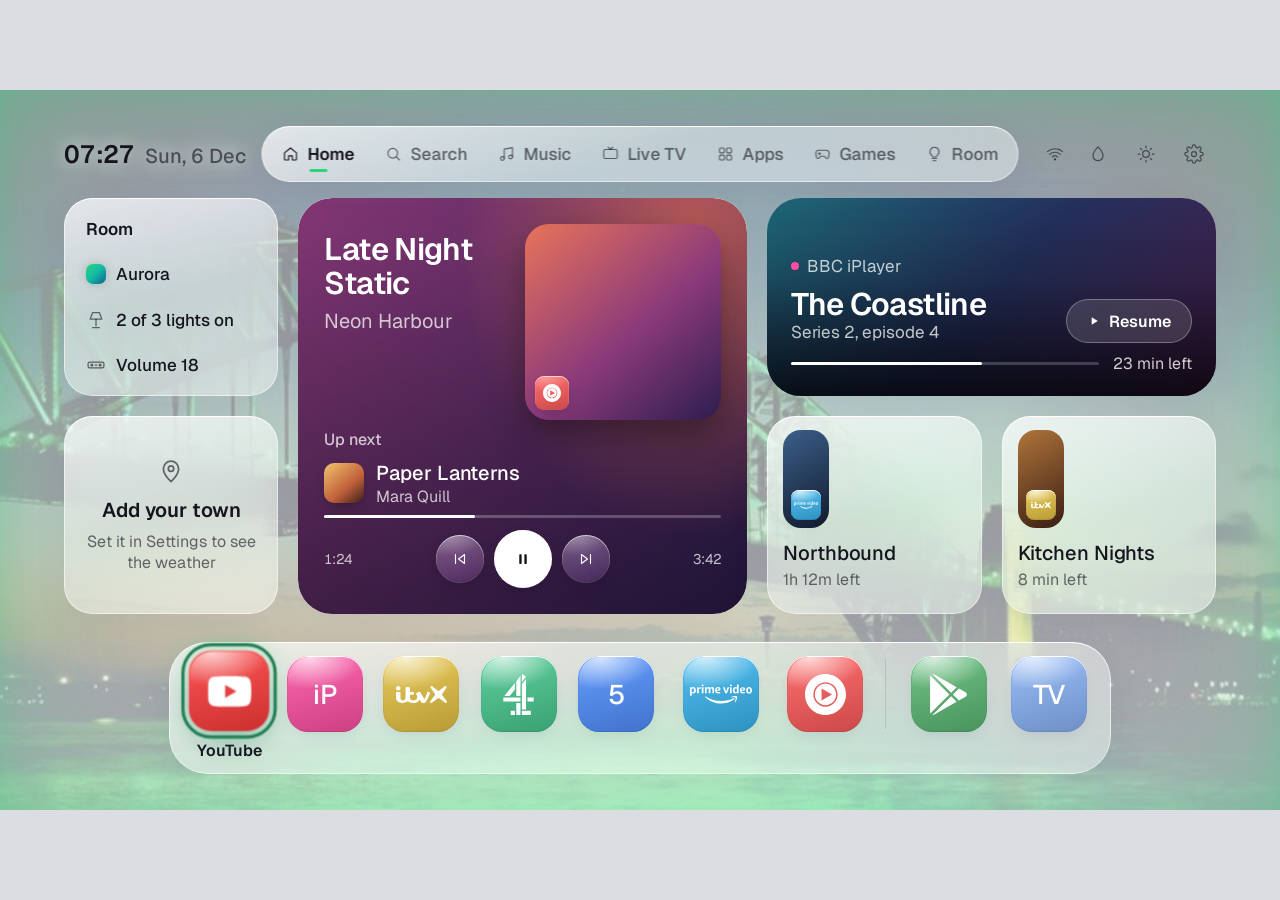
==== commit 6e8be328: "Design pass: backlight bleed, Geist type, quieter structure - Screen edges glow in the room's light " ====
--- a/launcher/index.html
+++ b/launcher/index.html
@@ -5,7 +5,7 @@
 <meta name="viewport" content="width=device-width, initial-scale=1">
 <title>TV Launcher</title>
 <link rel="preconnect" href="https://fonts.googleapis.com">
-<link href="https://fonts.googleapis.com/css2?family=Inter:opsz,wght@14..32,300..700&display=swap" rel="stylesheet">
+<link href="https://fonts.googleapis.com/css2?family=Geist:wght@300..700&display=swap" rel="stylesheet">
 <link rel="stylesheet" href="styles.css">
 </head>
 <body>
--- a/launcher/styles.css
+++ b/launcher/styles.css
@@ -1680,64 +1680,6 @@
   color: var(--ink);
 }
 
-.w-clock {
-  grid-area: 1 / 1;
-  display: flex;
-  align-items: center;
-  justify-content: center;
-  padding: 16px;
-}
-
-.clock-face {
-  width: 100%;
-  height: 100%;
-}
-
-.clock-face .tick {
-  stroke: var(--sub);
-  stroke-width: 1;
-}
-
-.clock-face .tick-major {
-  stroke: var(--ink);
-  stroke-width: 2.4;
-  stroke-linecap: round;
-}
-
-.clock-face .num {
-  fill: var(--ink);
-  font-size: 20px;
-  font-weight: 500;
-  text-anchor: middle;
-  dominant-baseline: central;
-}
-
-.clock-face .hand {
-  stroke: var(--ink);
-  stroke-linecap: round;
-}
-
-.clock-face .hand-h {
-  stroke-width: 6;
-}
-
-.clock-face .hand-m {
-  stroke-width: 4;
-}
-
-.clock-face .hand-s {
-  stroke: #ff9f0a;
-  stroke-width: 1.6;
-}
-
-.clock-face .hand-s-dot {
-  fill: #ff9f0a;
-}
-
-.clock-face .hand-pin {
-  fill: var(--playink);
-}
-
 .w-weather {
   grid-area: 2 / 1;
   padding: 20px 22px;
@@ -2185,3 +2127,674 @@
   font-size: 15px;
   font-weight: 600;
 }
+
+/* =====================================================================
+   v3: council review changes
+   Focus visible from the sofa, 24px-at-1080p minimum text, 5% TV-safe
+   margins, room status on Home, empty states and plain labels.
+   ===================================================================== */
+
+#stage {
+  --focus: rgba(255, 255, 255, 0.96);
+  --focus-glow: rgba(255, 255, 255, 0.3);
+  --lift: 0 18px 36px -14px rgba(0, 0, 0, 0.6);
+}
+
+#stage.light {
+  --focus: #15151d;
+  --focus-glow: rgba(21, 21, 29, 0.18);
+  --lift: 0 18px 36px -14px rgba(40, 40, 80, 0.35);
+}
+
+/* ---------- Focus: a bright ring, a soft glow and a lift ----------
+   Focused = ring + glow. Selected (current tab, chosen option) stays a
+   quieter fill or weight, so the two never look the same. */
+#stage [data-focus]:focus-visible {
+  outline: 3px solid var(--focus);
+  outline-offset: 3px;
+  box-shadow: 0 0 26px 2px var(--focus-glow), var(--lift);
+}
+
+/* Focus goes on the icon itself where a label sits under it */
+#stage :is(.dock-app, .opt, .swatch):focus-visible {
+  outline: none;
+  box-shadow: none;
+}
+
+#stage .dock-app:focus-visible .app-ic,
+#stage .opt:focus-visible .app-ic,
+#stage .swatch:focus-visible .swatch-dot {
+  outline: 3px solid var(--focus);
+  outline-offset: 4px;
+  box-shadow: 0 0 26px 2px var(--focus-glow), var(--lift);
+}
+
+#stage .search-bar:focus-within {
+  outline: 3px solid var(--focus);
+  outline-offset: 3px;
+  box-shadow: 0 0 26px 2px var(--focus-glow);
+}
+
+#stage #search-input:focus-visible {
+  outline: none;
+  box-shadow: none;
+}
+
+/* Selected swatch: a small dot under the label, not a ring */
+.swatch.on .swatch-dot {
+  outline-color: transparent;
+}
+
+.swatch.on .small {
+  color: var(--ink);
+  font-weight: 600;
+}
+
+.swatch.on .small::after {
+  content: "";
+  display: block;
+  width: 6px;
+  height: 6px;
+  margin: 5px auto 0;
+  border-radius: 50%;
+  background: var(--ink);
+}
+
+/* ---------- 5% TV-safe margins (64px x 36px on the 1280x720 canvas) ---------- */
+
+.topbar {
+  left: 64px;
+  right: 64px;
+  top: 36px;
+}
+
+.views {
+  left: 64px;
+  right: 64px;
+  top: 108px;
+  bottom: 36px;
+}
+
+/* ---------- Text: at least 16px here, 24px on a 1080p TV ---------- */
+
+.small,
+.sub {
+  font-size: 16px;
+}
+
+.sub {
+  font-size: 17px;
+}
+
+.eyebrow {
+  font-size: 15px;
+}
+
+.status-date {
+  font-size: 18px;
+}
+
+.tab {
+  font-size: 17px;
+  padding: 0 14px;
+}
+
+.hero-label {
+  font-size: 16px;
+}
+
+.hero-app,
+.hero-sub {
+  font-size: 17px;
+}
+
+.resume,
+.btn,
+.pillbtn,
+.seg,
+.opt-label,
+.vol-num {
+  font-size: 16px;
+}
+
+.w-label,
+.w-weather-foot,
+.np-next-title,
+.queue-title,
+.mix-title,
+.light-name,
+.set-val,
+.channel-next-prog {
+  font-size: 17px;
+}
+
+.show-title,
+.set-label,
+.channel-prog {
+  font-size: 18px;
+}
+
+.room-title,
+.channel-title {
+  font-size: 19px;
+}
+
+.price {
+  font-size: 16px;
+}
+
+.price-kind {
+  font-size: 12px;
+}
+
+.toast {
+  font-size: 17px;
+}
+
+.sheet-label {
+  font-size: 14px;
+}
+
+.dock-label {
+  font-size: 16px;
+}
+
+/* Section headings sit on the wallpaper: full-contrast text with a soft halo */
+:is(.search-section, .music-mixes, .view-apps, .live-head, .view-games) > .eyebrow,
+.live-head .small {
+  font-size: 16px;
+  font-weight: 600;
+  color: var(--ink);
+  text-shadow: 0 1px 12px rgba(0, 0, 0, 0.55);
+}
+
+#stage.light :is(.search-section, .music-mixes, .view-apps, .live-head, .view-games) > .eyebrow,
+#stage.light .live-head .small {
+  text-shadow: 0 0 14px rgba(255, 255, 255, 0.9);
+}
+
+/* A steadier scrim, so text holds up on any photo you add */
+#stage {
+  --photo-scrim: linear-gradient(rgba(5, 5, 8, 0.3), rgba(5, 5, 8, 0.5));
+}
+
+#stage.light {
+  --photo-scrim: linear-gradient(rgba(239, 240, 245, 0.62), rgba(239, 240, 245, 0.7));
+}
+
+/* ---------- Home: rows fit the new margins, bigger dock ---------- */
+
+.widgets {
+  height: 416px;
+}
+
+.dock {
+  height: 132px;
+  padding-top: 14px;
+  gap: 20px;
+}
+
+.dock-divider {
+  height: 70px;
+}
+
+/* Room status widget (replaces the clock) */
+.w-room {
+  grid-area: 1 / 1;
+  border: 0;
+  padding: 20px 22px;
+  display: flex;
+  flex-direction: column;
+  justify-content: space-between;
+  text-align: left;
+  font: inherit;
+  cursor: pointer;
+}
+
+.w-room-row {
+  display: flex;
+  align-items: center;
+  gap: 10px;
+  font-size: 17px;
+  font-weight: 500;
+  color: var(--ink);
+}
+
+.w-room-row svg {
+  color: var(--sub);
+  flex: none;
+}
+
+.w-room-swatch {
+  width: 20px;
+  height: 20px;
+  flex: none;
+  border-radius: 7px;
+  box-shadow: 0 0 12px -2px rgba(0, 0, 0, 0.3);
+}
+
+/* Recently used apps stand in for Continue watching when there's no data */
+.w-recent {
+  align-items: flex-start;
+  justify-content: flex-end;
+  gap: 4px;
+}
+
+.w-recent .app-ic {
+  margin-bottom: auto;
+}
+
+/* ---------- Empty states ---------- */
+
+.w-empty {
+  display: none;
+}
+
+.widget.is-empty > :not(.w-empty) {
+  display: none !important;
+}
+
+.widget.is-empty > .w-empty {
+  position: absolute;
+  inset: 0;
+  display: flex;
+  flex-direction: column;
+  align-items: center;
+  justify-content: center;
+  gap: 8px;
+  padding: 22px;
+  border: 0;
+  background: transparent;
+  color: var(--ink);
+  text-align: center;
+  font: inherit;
+}
+
+button.w-empty {
+  cursor: pointer;
+  border-radius: inherit;
+}
+
+.w-empty svg {
+  color: var(--sub);
+  margin-bottom: 4px;
+}
+
+.w-empty-title {
+  font-size: 19px;
+  font-weight: 600;
+}
+
+.w-empty .btn {
+  margin-top: 10px;
+}
+
+.w-hero.is-empty {
+  background: var(--glass-sheen), var(--glass);
+  box-shadow: inset 0 1px 0 var(--glass-hi), inset 0 0 0 1px var(--glass-rim), var(--shadow);
+}
+
+/* ---------- Plain controls ---------- */
+
+/* Light rows: an on/off switch you can see is pressable */
+.switch {
+  width: 46px;
+  height: 28px;
+  flex: none;
+  border-radius: 999px;
+  background: var(--track);
+  position: relative;
+  transition: background 0.3s;
+}
+
+.switch > span {
+  position: absolute;
+  top: 3px;
+  left: 3px;
+  width: 22px;
+  height: 22px;
+  border-radius: 50%;
+  background: #fff;
+  box-shadow: 0 2px 6px rgba(0, 0, 0, 0.3);
+  transition: transform 0.35s var(--gentle);
+}
+
+.light-row.on .switch {
+  background: #34c759;
+}
+
+.light-row.on .switch > span {
+  transform: translateX(18px);
+}
+
+/* Top-right tools show their name when focused, as the dock does */
+.tool {
+  position: relative;
+}
+
+.tool::after {
+  content: attr(data-tip);
+  position: absolute;
+  top: calc(100% + 10px);
+  left: 50%;
+  transform: translate(-50%, -4px);
+  padding: 6px 12px;
+  border-radius: 999px;
+  background: var(--ink);
+  color: var(--playink);
+  font-size: 15px;
+  font-weight: 600;
+  white-space: nowrap;
+  opacity: 0;
+  pointer-events: none;
+  transition: opacity 0.3s, transform 0.4s var(--gentle);
+}
+
+.tool:is(:focus-visible, :hover)::after {
+  opacity: 1;
+  transform: translate(-50%, 0);
+}
+
+.opt-desc {
+  font-size: 14px;
+  color: var(--sub);
+  margin-top: -6px;
+}
+
+.sheet-label {
+  display: flex;
+  flex-direction: column;
+  gap: 2px;
+}
+
+.sheet-help {
+  font-size: 14px;
+  font-weight: 400;
+  text-transform: none;
+  letter-spacing: 0;
+}
+
+/* =====================================================================
+   v4: a point of view (frontend-design pass)
+
+   Subject: a UK living-room TV, used in the evening, in a room lit by a
+   Govee strip behind the screen. Job: get to a show in one or two presses,
+   and set the room.
+
+   The one bold idea: the backlight bleed. The screen edges glow in the
+   room's light colour, like the strip spilling onto the wall, and focus is
+   lit the same way. In "Sync to TV" mode the glow follows whatever you're
+   on. Everything else stays quiet: Geist on a 1.25 scale (16 / 20 / 25 /
+   31 / 39 / 49), sentence case, no dot-joined strings, posters straight on
+   the wallpaper, radius set by size, one power-on moment instead of
+   entrance effects everywhere.
+   ===================================================================== */
+
+@property --glowc { syntax: '<color>'; inherits: true; initial-value: #2bd47d; }
+
+#stage {
+  font-family: Geist, "Helvetica Neue", Arial, sans-serif;
+  letter-spacing: 0;
+  transition: background 0.4s, --l0 1.2s, --l1 1.2s, --l2 1.2s, --glowc 1s;
+
+  /* Focus is lit in the room's light colour */
+  --focus: color-mix(in srgb, var(--glowc) 45%, #fff);
+  --focus-glow: color-mix(in srgb, var(--glowc) 50%, transparent);
+}
+
+#stage.light {
+  --focus: color-mix(in srgb, var(--glowc) 55%, #15151d);
+  --focus-glow: color-mix(in srgb, var(--glowc) 35%, transparent);
+}
+
+/* ---------- The backlight bleed ---------- */
+
+.edge {
+  position: absolute;
+  inset: 0;
+  pointer-events: none;
+  box-shadow:
+    inset 0 0 160px -40px color-mix(in srgb, var(--glowc) 80%, transparent),
+    inset 0 0 46px -22px color-mix(in srgb, var(--glowc) 70%, transparent);
+  transition: opacity 0.9s;
+  animation: lights-on 2.4s var(--ease-out) 0.3s backwards;
+}
+
+#stage.light .edge {
+  box-shadow:
+    inset 0 0 160px -40px color-mix(in srgb, var(--glowc) 55%, transparent),
+    inset 0 0 46px -22px color-mix(in srgb, var(--glowc) 45%, transparent);
+}
+
+.edge.off {
+  opacity: 0;
+}
+
+/* The one orchestrated moment: the room lights come up when the TV turns on */
+@keyframes lights-on {
+  from { opacity: 0; }
+  to { opacity: 1; }
+}
+
+/* Views simply cross-fade; no staggered entrances */
+.view .anim {
+  animation: none;
+}
+
+.view:not([hidden]) {
+  animation: fade-in 0.35s var(--ease-out);
+}
+
+/* The current tab carries a short bar of the light colour */
+.tab {
+  position: relative;
+}
+
+.tab.on::after {
+  content: "";
+  position: absolute;
+  left: 50%;
+  bottom: 4px;
+  width: 18px;
+  height: 3px;
+  margin-left: -9px;
+  border-radius: 2px;
+  background: var(--glowc);
+}
+
+/* ---------- Type: Geist on a 1.25 scale ---------- */
+
+.small { font-size: 16px; }
+.sub { font-size: 20px; }
+
+.status-time { font-size: 25px; font-weight: 600; letter-spacing: -0.01em; }
+.status-date { font-size: 20px; }
+
+.w-music .np-title,
+.hero-title,
+.music-title {
+  font-size: 31px;
+  font-weight: 600;
+  letter-spacing: -0.02em;
+  line-height: 1.1;
+}
+
+.games-title { font-size: 49px; font-weight: 500; letter-spacing: -0.025em; }
+.w-weather .temp { font-size: 61px; font-weight: 400; letter-spacing: -0.03em; }
+.w-empty-title { font-size: 20px; }
+.w-mini-title,
+.show-title,
+.np-next-title,
+.mix-title,
+.room-title,
+.channel-title { font-size: 20px; font-weight: 500; letter-spacing: -0.005em; }
+
+/* Sentence case everywhere; labels say what they are, quietly */
+.sheet-label,
+.price-kind {
+  text-transform: none;
+  letter-spacing: 0;
+}
+
+.sheet-label {
+  font-size: 16px;
+  color: var(--ink);
+}
+
+.price-kind {
+  font-size: 14px;
+}
+
+.eyebrow {
+  font-size: 16px;
+  font-weight: 600;
+  color: var(--ink);
+}
+
+.np-next-label,
+.music-queue-title {
+  font-size: 16px;
+  font-weight: 500;
+  color: var(--sub);
+}
+
+.music-queue-title {
+  padding: 0 8px;
+}
+
+.music-source {
+  display: flex;
+  align-items: center;
+  gap: 10px;
+  font-size: 16px;
+  font-weight: 500;
+  color: var(--sub);
+}
+
+/* ---------- Home details ---------- */
+
+.np-art {
+  position: relative;
+}
+
+.art-app {
+  position: absolute;
+  left: 10px;
+  bottom: 10px;
+}
+
+.hero-progress {
+  display: flex;
+  align-items: center;
+  gap: 14px;
+}
+
+.hero-progress .hero-track {
+  flex: 1;
+}
+
+.hero-left {
+  font-size: 16px;
+  color: rgba(255, 255, 255, 0.8);
+  font-variant-numeric: tabular-nums;
+  white-space: nowrap;
+}
+
+/* Radius follows size: large widgets 34, small 28, tiles 22, artwork 20 */
+.w-room,
+.w-weather,
+.w-mini {
+  border-radius: 28px;
+}
+
+.w-mini-art {
+  border-radius: 18px;
+}
+
+/* ---------- Posters sit on the wallpaper, not in cards ---------- */
+
+.show.glass,
+.mix.glass {
+  background: none;
+  box-shadow: none;
+  backdrop-filter: none;
+  -webkit-backdrop-filter: none;
+  padding: 0;
+  gap: 10px;
+}
+
+.show-art {
+  height: 136px;
+  border-radius: 20px;
+  box-shadow: 0 14px 30px -14px rgba(0, 0, 0, 0.6);
+}
+
+.mix-art {
+  height: 112px;
+  border-radius: 20px;
+  margin: 0;
+  box-shadow: 0 14px 30px -14px rgba(0, 0, 0, 0.6);
+}
+
+.show-body,
+.mix .small,
+.mix-title {
+  padding: 0 4px;
+  text-shadow: 0 1px 10px rgba(0, 0, 0, 0.45);
+}
+
+#stage.light :is(.show-body, .mix .small, .mix-title) {
+  text-shadow: 0 0 12px rgba(255, 255, 255, 0.85);
+}
+
+/* Focus lights the artwork itself */
+#stage :is(.show, .mix):focus-visible {
+  outline: none;
+  box-shadow: none;
+  transform: none;
+}
+
+#stage .show:focus-visible .show-art,
+#stage .mix:focus-visible .mix-art {
+  outline: 3px solid var(--focus);
+  outline-offset: 4px;
+  box-shadow: 0 0 30px 4px var(--focus-glow), var(--lift);
+  transform: scale(1.03);
+}
+
+.show-art,
+.mix-art {
+  transition: transform 0.5s var(--gentle), box-shadow 0.3s;
+}
+
+/* Captions on the wallpaper need a firmer shadow over bright photos */
+.show-body,
+.mix .small,
+.mix-title {
+  text-shadow: 0 1px 2px rgba(0, 0, 0, 0.7), 0 0 16px rgba(0, 0, 0, 0.65);
+}
+
+/* An empty tinted widget has no colour behind it, so it uses theme text */
+.widget.tinted.is-empty {
+  --ink: inherit;
+  --sub: inherit;
+  --track: inherit;
+  color: var(--ink);
+}
+
+/* Music tab: keep the now-playing card inside its row */
+.music-now {
+  height: 100%;
+  min-height: 0;
+  box-sizing: border-box;
+}
+
+.music-art {
+  width: 264px;
+  height: 264px;
+  align-self: center;
+}
+
+.music-grid {
+  grid-template-rows: 336px;
+}
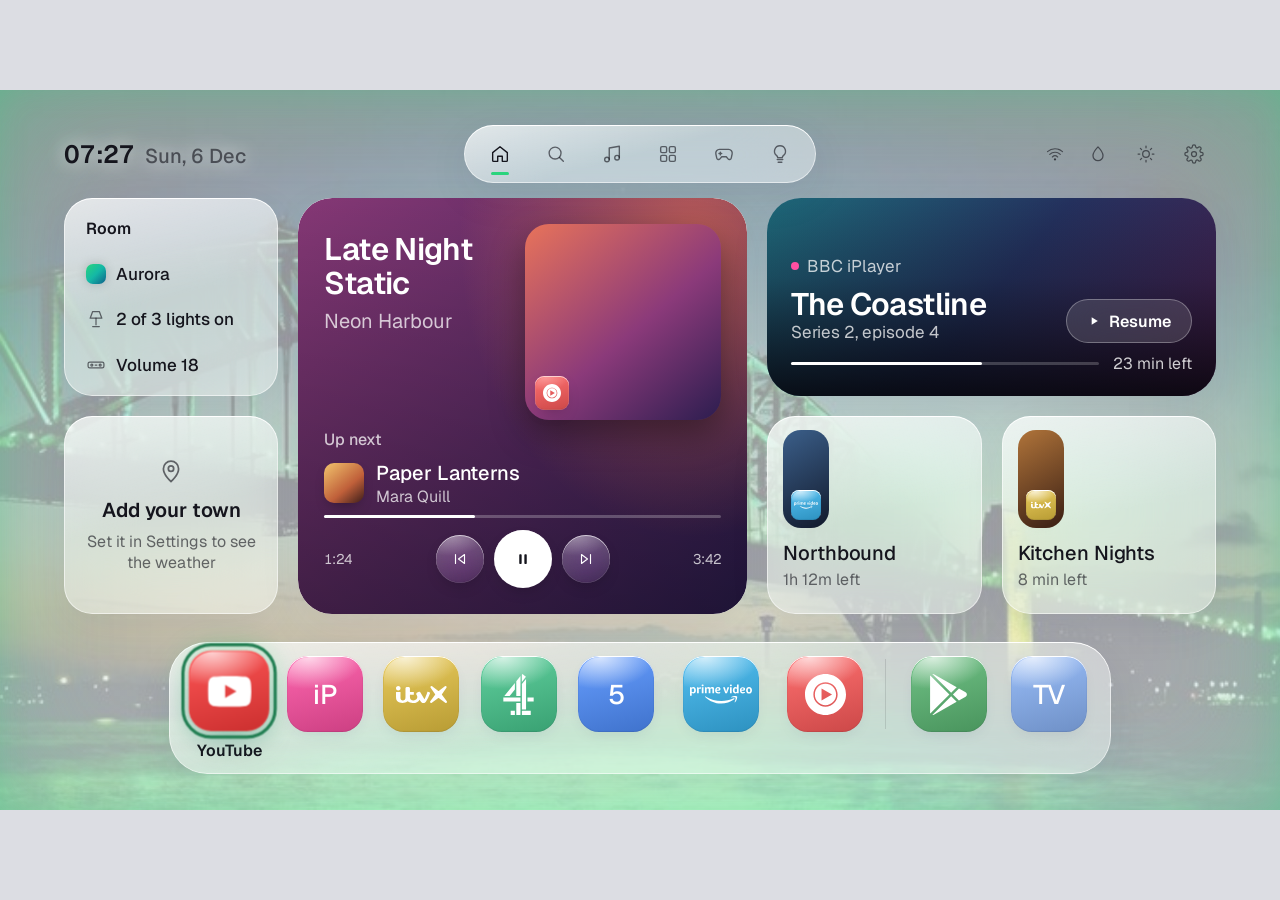
==== commit a1fa9128: "Add native Android shell and the bridge to real TV data - android/: Kotlin app registered as the TV " ====
--- a/launcher/index.html
+++ b/launcher/index.html
@@ -12,6 +12,7 @@
 <div id="stage"></div>
 <script src="data.js"></script>
 <script src="icons.js"></script>
+<script src="bridge.js"></script>
 <script src="app.js"></script>
 </body>
 </html>
--- a/launcher/styles.css
+++ b/launcher/styles.css
@@ -773,74 +773,6 @@
 }
 
 /* ---------- Live TV ---------- */
-
-.view-live {
-  display: flex;
-  flex-direction: column;
-  gap: 14px;
-}
-
-.live-head {
-  display: flex;
-  justify-content: space-between;
-  align-items: baseline;
-}
-
-.channels {
-  display: flex;
-  flex-direction: column;
-  gap: 10px;
-}
-
-.channel {
-  height: 76px;
-  box-sizing: border-box;
-  border-radius: 22px;
-  padding: 0 22px 0 12px;
-  cursor: pointer;
-  display: grid;
-  grid-template-columns: 52px 170px minmax(0, 1fr) 240px;
-  align-items: center;
-  gap: 18px;
-  text-align: left;
-}
-
-.channel-num {
-  width: 52px;
-  height: 52px;
-  border-radius: 16px;
-  font-size: 17px;
-  font-weight: 400;
-}
-
-.channel-name,
-.channel-now,
-.channel-next {
-  display: flex;
-  flex-direction: column;
-  gap: 4px;
-  min-width: 0;
-}
-
-.channel-title {
-  font-size: 17px;
-  font-weight: 400;
-}
-
-.channel-prog {
-  font-size: 16px;
-  font-weight: 400;
-}
-
-.channel-now .track {
-  margin-top: 4px;
-  max-width: 360px;
-}
-
-.channel-next-prog {
-  font-size: 15px;
-  color: var(--sub);
-}
 
 /* ---------- All apps ---------- */
 
@@ -2264,21 +2196,9 @@
 .mix-title,
 .light-name,
 .set-val,
-.channel-next-prog {
-  font-size: 17px;
-}
-
 .show-title,
 .set-label,
-.channel-prog {
-  font-size: 18px;
-}
-
 .room-title,
-.channel-title {
-  font-size: 19px;
-}
-
 .price {
   font-size: 16px;
 }
@@ -2798,3 +2718,93 @@
 .music-grid {
   grid-template-rows: 336px;
 }
+
+/* ---------- Top bar: icons only ----------
+   No capsule or ring behind the icons. Focus brightens and lifts the icon,
+   lights it in the room colour and shows its name underneath. */
+.tabbar {
+  gap: 4px;
+  padding: 6px 10px;
+}
+
+.tab {
+  width: 52px;
+  height: 46px;
+  padding: 0;
+  justify-content: center;
+}
+
+#stage :is(.tab, .tool):is(:focus-visible, :hover) {
+  background: transparent;
+  outline: none;
+  box-shadow: none;
+  color: var(--ink);
+  transform: scale(1.12);
+}
+
+#stage :is(.tab, .tool):focus-visible svg {
+  filter: drop-shadow(0 0 8px var(--focus-glow)) drop-shadow(0 0 2px var(--focus));
+}
+
+.tab::before {
+  content: attr(data-tip);
+  position: absolute;
+  top: calc(100% + 12px);
+  left: 50%;
+  transform: translate(-50%, -4px);
+  padding: 6px 12px;
+  border-radius: 999px;
+  background: var(--ink);
+  color: var(--playink);
+  font-size: 15px;
+  font-weight: 600;
+  white-space: nowrap;
+  opacity: 0;
+  pointer-events: none;
+  transition: opacity 0.3s, transform 0.4s var(--gentle);
+}
+
+.tab:is(:focus-visible, :hover)::before {
+  opacity: 1;
+  transform: translate(-50%, 0);
+}
+
+.tab.on::after {
+  bottom: 2px;
+}
+
+/* Search hands anything else to Google TV */
+.google-search {
+  height: 40px;
+  flex: none;
+}
+
+/* The search bar rings only when the text field itself is focused */
+#stage .search-bar:focus-within {
+  outline: none;
+  box-shadow: inset 0 1px 0 var(--glass-hi), inset 0 0 0 1px var(--glass-rim), var(--shadow);
+}
+
+#stage .search-bar:has(#search-input:focus) {
+  outline: 3px solid var(--focus);
+  outline-offset: 3px;
+  box-shadow: 0 0 26px 2px var(--focus-glow);
+}
+
+/* Real app icons from the TV fill their chip */
+.app-ic.has-img {
+  overflow: hidden;
+  background: none;
+}
+
+.app-ic.has-img img {
+  width: 100%;
+  height: 100%;
+  object-fit: cover;
+}
+
+.app-ic.has-img.s-clear img,
+.app-ic.has-img.s-tinted img {
+  filter: grayscale(1) brightness(1.3);
+  opacity: 0.85;
+}
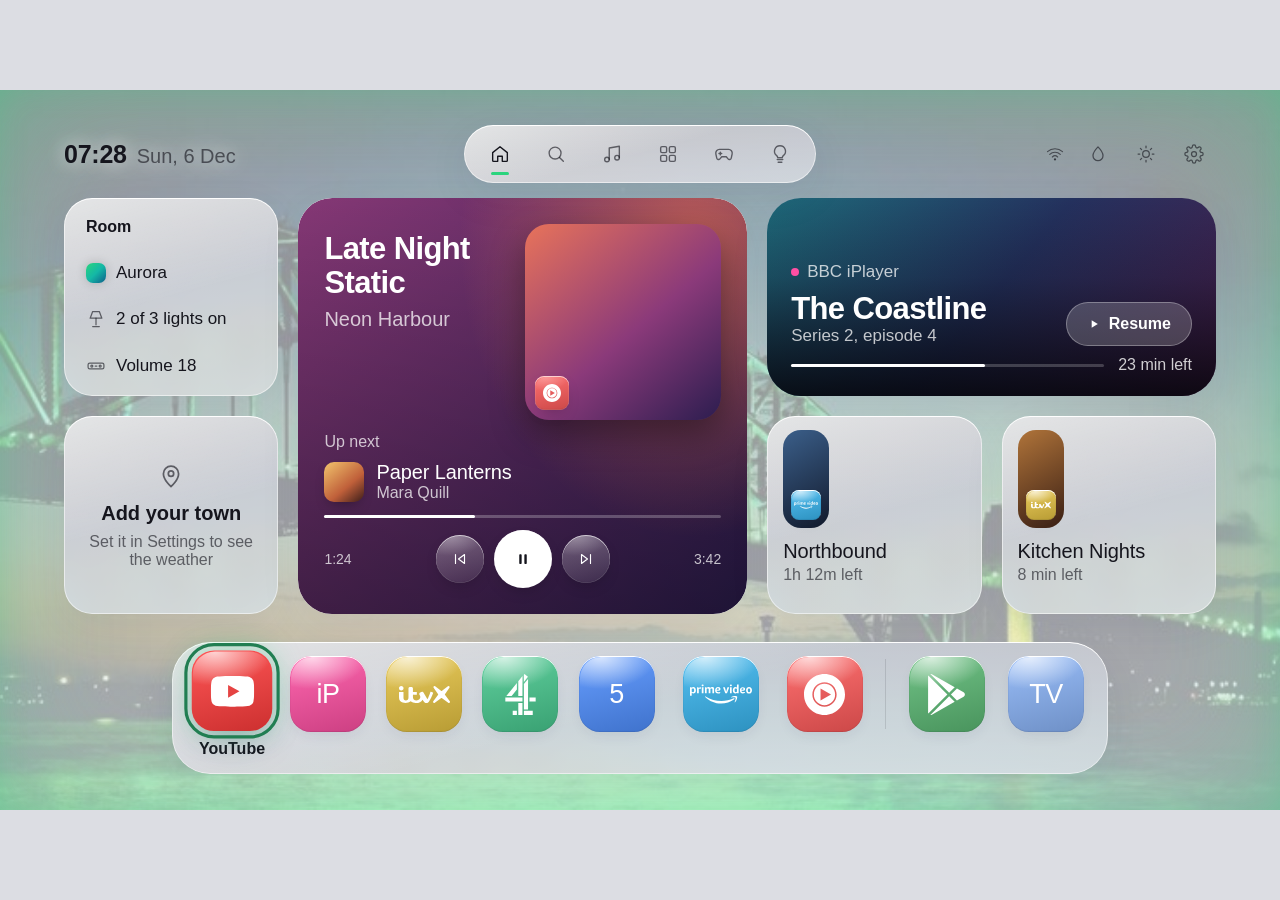
==== commit 803f61ba: "Faster launcher and a fit-the-screen step Speed (on a 6x slower processor: about 29 to 56 frames a s" ====
--- a/launcher/index.html
+++ b/launcher/index.html
@@ -4,8 +4,6 @@
 <meta charset="utf-8">
 <meta name="viewport" content="width=device-width, initial-scale=1">
 <title>TV Launcher</title>
-<link rel="preconnect" href="https://fonts.googleapis.com">
-<link href="https://fonts.googleapis.com/css2?family=Geist:wght@300..700&display=swap" rel="stylesheet">
 <link rel="stylesheet" href="styles.css">
 </head>
 <body>
--- a/launcher/styles.css
+++ b/launcher/styles.css
@@ -1,3 +1,13 @@
+/* Geist (SIL Open Font License, see fonts/OFL.txt), bundled so the launcher
+   never waits on the network for its type. Named "Geist Local" so the hosted
+   copy on the preview page can still take precedence. */
+@font-face {
+  font-family: "Geist Local";
+  src: url("fonts/geist-latin.woff2") format("woff2");
+  font-weight: 100 900;
+  font-display: swap;
+}
+
 /* Tokens from HANDOFF.md "Design spec" and mockup/index.html */
 
 html,
@@ -39,7 +49,7 @@
   --shadow: 0 20px 50px rgba(0, 0, 0, 0.45);
   --onbtn: rgba(255, 255, 255, 0.12);
   --playink: #050508;
-  --scrim: rgba(3, 3, 6, 0.6);
+  --scrim: rgba(3, 3, 6, 0.74);
 
   /* Liquid glass behind icons */
   --lg-top: rgba(255, 255, 255, 0.11);
@@ -69,7 +79,7 @@
   --shadow: 0 14px 40px rgba(40, 40, 80, 0.08);
   --onbtn: rgba(21, 21, 29, 0.08);
   --playink: #fff;
-  --scrim: rgba(225, 226, 235, 0.55);
+  --scrim: rgba(225, 226, 235, 0.72);
 
   --lg-top: rgba(255, 255, 255, 0.9);
   --lg-bottom: rgba(255, 255, 255, 0.4);
@@ -121,8 +131,6 @@
 .glass {
   background: var(--glass);
   border: 1px solid var(--border);
-  backdrop-filter: blur(30px) saturate(160%);
-  -webkit-backdrop-filter: blur(30px) saturate(160%);
 }
 
 /* Liquid glass: a thicker, lit lens for the back of every icon.
@@ -131,8 +139,6 @@
   position: relative;
   isolation: isolate;
   background: linear-gradient(165deg, var(--lg-top), var(--lg-bottom));
-  backdrop-filter: blur(18px) saturate(180%) brightness(1.05);
-  -webkit-backdrop-filter: blur(18px) saturate(180%) brightness(1.05);
   box-shadow:
     inset 0 1px 0.5px var(--lg-hi),
     inset 0 -1px 1px var(--lg-lo),
@@ -457,8 +463,6 @@
   color: #fff;
   font-size: 14px;
   cursor: pointer;
-  backdrop-filter: blur(20px);
-  -webkit-backdrop-filter: blur(20px);
 }
 
 .resume:focus-visible {
@@ -959,8 +963,6 @@
   align-items: center;
   justify-content: center;
   background: var(--scrim);
-  backdrop-filter: blur(14px);
-  -webkit-backdrop-filter: blur(14px);
 }
 
 .switch-card {
@@ -1462,8 +1464,6 @@
   background: var(--glass-sheen), var(--glass);
   border: 0;
   box-shadow: inset 0 1px 0 var(--glass-hi), inset 0 0 0 1px var(--glass-rim), var(--shadow);
-  backdrop-filter: blur(36px) saturate(180%);
-  -webkit-backdrop-filter: blur(36px) saturate(180%);
 }
 
 .card {
@@ -2453,7 +2453,7 @@
 @property --glowc { syntax: '<color>'; inherits: true; initial-value: #2bd47d; }
 
 #stage {
-  font-family: Geist, "Helvetica Neue", Arial, sans-serif;
+  font-family: Geist, "Geist Local", "Helvetica Neue", Arial, sans-serif;
   letter-spacing: 0;
   transition: background 0.4s, --l0 1.2s, --l1 1.2s, --l2 1.2s, --glowc 1s;
 
@@ -2637,8 +2637,6 @@
 .mix.glass {
   background: none;
   box-shadow: none;
-  backdrop-filter: none;
-  -webkit-backdrop-filter: none;
   padding: 0;
   gap: 10px;
 }
@@ -2808,3 +2806,112 @@
   filter: grayscale(1) brightness(1.3);
   opacity: 0.85;
 }
+
+
+/* =====================================================================
+   v5: smooth on a TV chip
+
+   Live backdrop blur behind a dozen panels is what made the launcher slow
+   (about 29 frames a second on a 6x slower processor, against about 56
+   without it). Panels now use a frost image instead: the wallpaper is blurred
+   once, when it loads (see makeFrost in app.js), and painted as the panel's
+   background. Same frosted look; almost no per-frame cost.
+   ===================================================================== */
+
+#stage {
+  --frost: none;
+}
+
+/* Photo wallpaper: tint and scrim over the pre-blurred photo, which is pinned
+   to the screen so every panel shows the part of the photo behind it. */
+#stage.photo .glass {
+  background:
+    var(--glass-sheen),
+    linear-gradient(var(--glass), var(--glass)),
+    var(--photo-scrim),
+    var(--frost) 0 0 / 1280px 720px fixed;
+}
+
+/* Cheaper glass chips behind icons: no blur, same lit edge */
+.lg {
+  background: linear-gradient(165deg, var(--lg-top), var(--lg-bottom));
+}
+
+/* The Home hero's Resume button is over artwork, so a plain translucent fill */
+.resume {
+  background: rgba(255, 255, 255, 0.2);
+}
+
+/* ---------- Fit the screen ---------- */
+
+.fit {
+  position: absolute;
+  inset: 0;
+  z-index: 9;
+  display: flex;
+  align-items: center;
+  justify-content: center;
+  background: rgba(0, 0, 0, 0.6);
+  color: #fff;
+}
+
+/* The launcher's edge: should sit just inside the TV's edges */
+.fit-frame {
+  position: absolute;
+  inset: 0;
+  border: 6px solid #fff;
+  pointer-events: none;
+}
+
+/* The 5% safe margin all content stays inside */
+.fit-safe {
+  position: absolute;
+  inset: 36px 64px;
+  border: 2px dashed rgba(255, 255, 255, 0.45);
+  border-radius: 12px;
+  pointer-events: none;
+}
+
+.fit-card {
+  width: 560px;
+  box-sizing: border-box;
+  padding: 32px 36px;
+  border-radius: 32px;
+  background: rgba(20, 22, 28, 0.94);
+  box-shadow: 0 24px 60px rgba(0, 0, 0, 0.5);
+  display: flex;
+  flex-direction: column;
+  align-items: center;
+  gap: 12px;
+  text-align: center;
+}
+
+.fit-title {
+  font-size: 31px;
+  font-weight: 600;
+  letter-spacing: -0.02em;
+}
+
+.fit-text {
+  font-size: 20px;
+  line-height: 1.4;
+  color: rgba(255, 255, 255, 0.78);
+}
+
+.fit-size {
+  font-size: 49px;
+  font-weight: 500;
+  margin-top: 4px;
+}
+
+.fit-diag {
+  color: rgba(255, 255, 255, 0.5);
+}
+
+.fit .btn {
+  margin-top: 10px;
+}
+
+#stage .fit [data-focus]:focus-visible {
+  outline-color: #fff;
+}
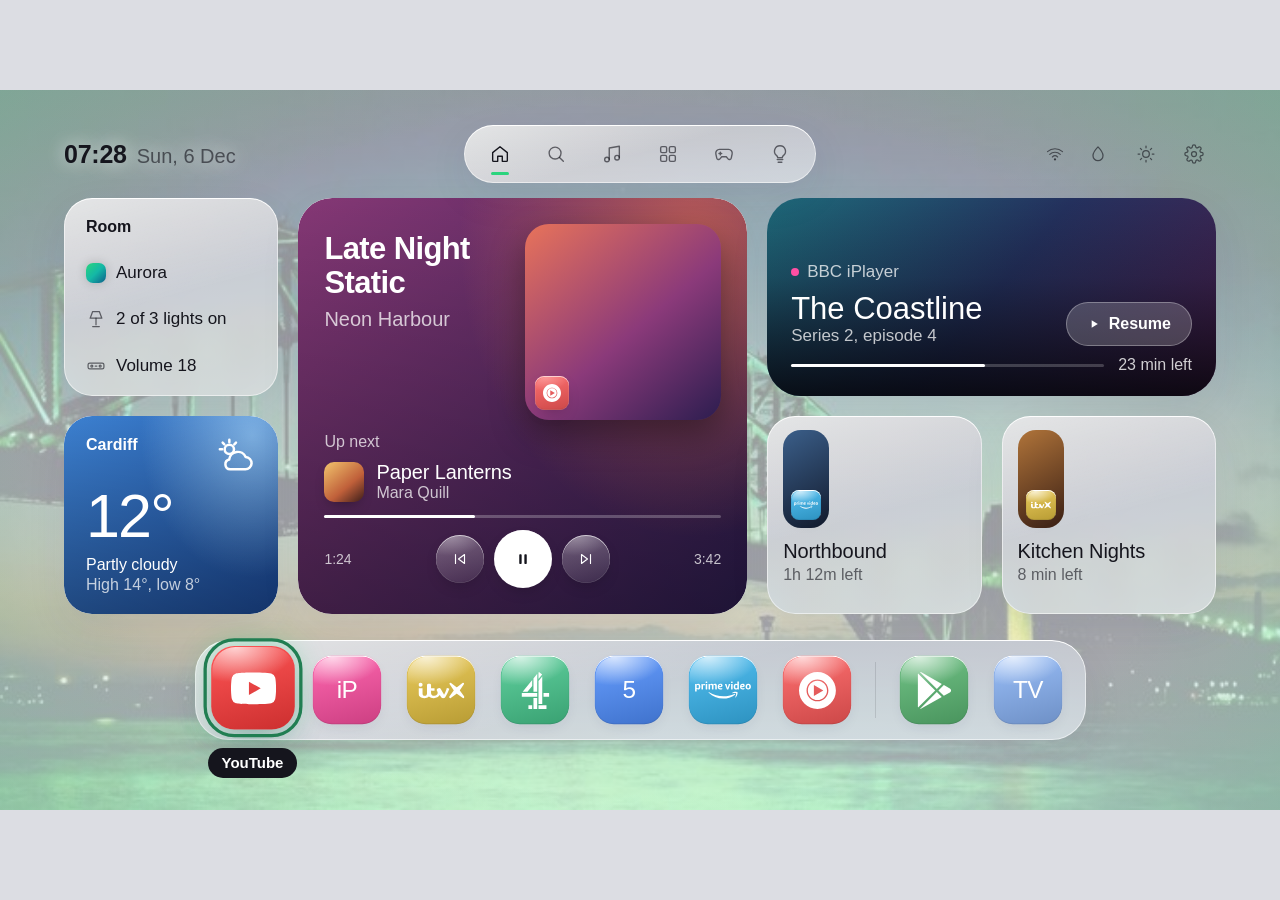
==== commit 653f2a5b: "v0.3: Govee account, phone setup, any-source Now playing, weather, wallpapers Look and speed - Dock " ====
--- a/launcher/index.html
+++ b/launcher/index.html
@@ -9,6 +9,7 @@
 <body>
 <div id="stage"></div>
 <script src="data.js"></script>
+<script src="color.js"></script>
 <script src="icons.js"></script>
 <script src="bridge.js"></script>
 <script src="app.js"></script>
--- a/launcher/styles.css
+++ b/launcher/styles.css
@@ -1072,9 +1072,6 @@
 
 /* ---------- Tinted cards (colours from album art / weather) ---------- */
 
-@property --t0 { syntax: '<color>'; inherits: true; initial-value: #3a3a48; }
-@property --t1 { syntax: '<color>'; inherits: true; initial-value: #24242e; }
-@property --t2 { syntax: '<color>'; inherits: true; initial-value: #121218; }
 
 .tinted {
   position: relative;
@@ -1093,7 +1090,7 @@
   --lg-rim: rgba(255, 255, 255, 0.2);
   --lg-drop: rgba(0, 0, 0, 0.25);
   --lg-sheen: rgba(255, 255, 255, 0.3);
-  transition: --t0 0.9s, --t1 0.9s, --t2 0.9s, transform 0.5s var(--gentle);
+  transition: transform 0.5s var(--gentle);
 }
 
 .tinted > :not(.tint) {
@@ -1105,7 +1102,7 @@
   inset: 0;
   border-radius: inherit;
   background:
-    radial-gradient(80% 110% at 88% 10%, color-mix(in srgb, var(--t0) 75%, transparent), transparent 65%),
+    radial-gradient(80% 110% at 88% 10%, var(--t0a, var(--t0)), transparent 65%),
     linear-gradient(135deg, var(--t1), var(--t2));
   transition: opacity 0.6s, filter 0.6s;
 }
@@ -1312,27 +1309,20 @@
 }
 
 /* Wallpaper that follows the backlights: their colours as soft glows */
-@property --l0 { syntax: '<color>'; inherits: true; initial-value: #2bd47d; }
-@property --l1 { syntax: '<color>'; inherits: true; initial-value: #14b8a6; }
-@property --l2 { syntax: '<color>'; inherits: true; initial-value: #0e5f8a; }
-
-#stage {
-  transition: background 0.4s, --l0 1.2s, --l1 1.2s, --l2 1.2s;
-}
 
 #stage.lights {
   --bg:
-    radial-gradient(ellipse at 10% 0%, color-mix(in srgb, var(--l0) 42%, transparent) 0%, transparent 58%),
-    radial-gradient(ellipse at 95% 5%, color-mix(in srgb, var(--l1) 38%, transparent) 0%, transparent 58%),
-    radial-gradient(ellipse at 70% 105%, color-mix(in srgb, var(--l2) 40%, transparent) 0%, transparent 58%),
+    radial-gradient(ellipse at 10% 0%, var(--lw0) 0%, transparent 58%),
+    radial-gradient(ellipse at 95% 5%, var(--lw1) 0%, transparent 58%),
+    radial-gradient(ellipse at 70% 105%, var(--lw2) 0%, transparent 58%),
     #050508;
 }
 
 #stage.light.lights {
   --bg:
-    radial-gradient(ellipse at 10% 0%, color-mix(in srgb, var(--l0) 45%, #fff) 0%, transparent 58%),
-    radial-gradient(ellipse at 95% 5%, color-mix(in srgb, var(--l1) 40%, #fff) 0%, transparent 58%),
-    radial-gradient(ellipse at 70% 105%, color-mix(in srgb, var(--l2) 40%, #fff) 0%, transparent 58%),
+    radial-gradient(ellipse at 10% 0%, var(--lw0) 0%, transparent 58%),
+    radial-gradient(ellipse at 95% 5%, var(--lw1) 0%, transparent 58%),
+    radial-gradient(ellipse at 70% 105%, var(--lw2) 0%, transparent 58%),
     #eff0f5;
 }
 
@@ -1845,7 +1835,7 @@
 }
 
 .app-ic.s-default {
-  background: linear-gradient(165deg, color-mix(in srgb, var(--brand) 86%, #fff), color-mix(in srgb, var(--brand) 80%, #000));
+  background: linear-gradient(165deg, var(--b1, #8e8e9a), var(--b2, #4a4a55));
   --glyph: #fff;
 }
 
@@ -1859,8 +1849,8 @@
 }
 
 .app-ic.s-tinted {
-  background: linear-gradient(165deg, color-mix(in srgb, var(--l0) 58%, rgba(255, 255, 255, 0.12)), color-mix(in srgb, var(--l0) 24%, rgba(0, 0, 0, 0.2)));
-  --glyph: color-mix(in srgb, var(--l0) 28%, #fff);
+  background: linear-gradient(165deg, var(--tint-bg1), var(--tint-bg2));
+  --glyph: var(--tint-glyph);
 }
 
 /* ---------- Customize panel ---------- */
@@ -2450,21 +2440,19 @@
    entrance effects everywhere.
    ===================================================================== */
 
-@property --glowc { syntax: '<color>'; inherits: true; initial-value: #2bd47d; }
 
 #stage {
   font-family: Geist, "Geist Local", "Helvetica Neue", Arial, sans-serif;
   letter-spacing: 0;
-  transition: background 0.4s, --l0 1.2s, --l1 1.2s, --l2 1.2s, --glowc 1s;
-
-  /* Focus is lit in the room's light colour */
-  --focus: color-mix(in srgb, var(--glowc) 45%, #fff);
-  --focus-glow: color-mix(in srgb, var(--glowc) 50%, transparent);
-}
-
-#stage.light {
-  --focus: color-mix(in srgb, var(--glowc) 55%, #15151d);
-  --focus-glow: color-mix(in srgb, var(--glowc) 35%, transparent);
+
+  /* Focus is lit in the room's light colour (set by applyColors in app.js) */
+  --focus: #ffffff;
+  --focus-glow: rgba(255, 255, 255, 0.3);
+  --glowc: #2bd47d;
+  --glow-a: rgba(43, 212, 125, 0.7);
+  --tint-bg1: rgba(40, 90, 70, 0.6);
+  --tint-bg2: rgba(10, 30, 24, 0.5);
+  --tint-glyph: #b8f0d6;
 }
 
 /* ---------- The backlight bleed ---------- */
@@ -2473,17 +2461,10 @@
   position: absolute;
   inset: 0;
   pointer-events: none;
-  box-shadow:
-    inset 0 0 160px -40px color-mix(in srgb, var(--glowc) 80%, transparent),
-    inset 0 0 46px -22px color-mix(in srgb, var(--glowc) 70%, transparent);
+  /* One cheap gradient: clear in the middle, the light colour at the edges */
+  background: radial-gradient(ellipse 78% 82% at 50% 50%, transparent 58%, var(--glow-a) 135%);
   transition: opacity 0.9s;
   animation: lights-on 2.4s var(--ease-out) 0.3s backwards;
-}
-
-#stage.light .edge {
-  box-shadow:
-    inset 0 0 160px -40px color-mix(in srgb, var(--glowc) 55%, transparent),
-    inset 0 0 46px -22px color-mix(in srgb, var(--glowc) 45%, transparent);
 }
 
 .edge.off {
@@ -2915,3 +2896,478 @@
 #stage .fit [data-focus]:focus-visible {
   outline-color: #fff;
 }
+
+/* =====================================================================
+   v6: one type voice, a dock that fits its icons, sliders, tidy-up
+   ===================================================================== */
+
+/* The date ("Fri 30 Oct") sets the type for the whole page: Geist at medium
+   weight, normal spacing, no thin or light cuts anywhere. */
+#stage,
+.eyebrow,
+.btn,
+.small,
+.sub,
+.np-title,
+.hero-title,
+.music-title,
+.app-name,
+.search-bar input,
+.show-title,
+.queue-title,
+.mix-title,
+.info-val,
+.set-label,
+.switch-title,
+.toast,
+.room-title,
+.pillbtn,
+.light-name,
+.status-date {
+  font-weight: 500;
+  letter-spacing: 0;
+}
+
+.temp,
+.games-title,
+.ring-count,
+.fit-size {
+  font-weight: 500;
+}
+
+/* ---------- Dock: hugs its icons ----------
+   No room is kept for a label. The name appears in a small pill just under
+   the dock on the icon you're on, and the other icons step back a little. */
+.dock {
+  height: auto;
+  bottom: 34px;
+  padding: 12px 20px;
+  gap: 18px;
+  align-items: center;
+  border-radius: 34px;
+}
+
+.dock-divider {
+  height: 56px;
+  margin: 0 2px;
+}
+
+.dock-app {
+  position: relative;
+}
+
+.dock-label {
+  position: absolute;
+  top: calc(100% + 20px);
+  left: 50%;
+  padding: 6px 14px;
+  border-radius: 999px;
+  background: var(--ink);
+  color: var(--playink);
+  font-size: 15px;
+  font-weight: 600;
+  line-height: 1.2;
+  opacity: 0;
+  transform: translate(-50%, -4px);
+  pointer-events: none;
+  transition: opacity 0.25s, transform 0.4s var(--gentle);
+}
+
+.dock-app:is(:focus-visible, :hover) .dock-label {
+  opacity: 1;
+  transform: translate(-50%, 0);
+}
+
+.dock.active .dock-app .app-ic {
+  transform: scale(0.9);
+}
+
+.dock.active .dock-app:focus-visible .app-ic,
+.dock.active .dock-app:hover .app-ic {
+  transform: scale(1.1) translateY(-2px);
+}
+
+/* ---------- Sliders (Customize > Tinted) ---------- */
+
+.slider-wrap {
+  display: flex;
+  align-items: center;
+  gap: 12px;
+}
+
+.seg-pill {
+  height: 34px;
+  padding: 0 14px;
+  border: 1px solid var(--border);
+  background: var(--glass);
+  font-size: 14px;
+}
+
+.slider {
+  position: relative;
+  width: 280px;
+  height: 36px;
+  display: flex;
+  align-items: center;
+  cursor: pointer;
+}
+
+.slider-track {
+  position: absolute;
+  left: 0;
+  right: 0;
+  height: 10px;
+  border-radius: 6px;
+  background: var(--track);
+}
+
+.slider[data-slider="hue"] .slider-track {
+  background: linear-gradient(90deg, #ff4d4d, #ffb84d, #e6e64d, #4de68c, #4dc3ff, #6f6bff, #d84dff, #ff4d4d);
+}
+
+.slider[data-slider="warmth"] .slider-track {
+  background: linear-gradient(90deg, #6fa8ff, #e8eef8 50%, #ffb35c);
+}
+
+.slider[data-slider="opacity"] .slider-track {
+  background: linear-gradient(90deg, rgba(255, 255, 255, 0.12), var(--tint-base, #888));
+}
+
+.slider.muted .slider-track {
+  opacity: 0.4;
+}
+
+.slider-thumb {
+  position: absolute;
+  top: 50%;
+  width: 22px;
+  height: 22px;
+  margin: -11px 0 0 -11px;
+  border-radius: 50%;
+  background: #fff;
+  box-shadow: 0 2px 8px rgba(0, 0, 0, 0.4);
+}
+
+#stage .slider:focus-visible {
+  outline: none;
+  box-shadow: none;
+}
+
+#stage .slider:focus-visible .slider-thumb {
+  outline: 3px solid var(--focus);
+  outline-offset: 3px;
+  box-shadow: 0 0 22px 2px var(--focus-glow);
+}
+
+.tint-block {
+  display: flex;
+  flex-direction: column;
+  gap: 8px;
+}
+
+.tint-block[hidden] {
+  display: none;
+}
+
+.sheet {
+  max-height: 640px;
+}
+
+/* Customize panel: tighter, and nothing squashes when the tint rows appear */
+.sheet {
+  gap: 10px;
+  padding: 22px 30px 24px;
+}
+
+.sheet > *,
+.tint-block > * {
+  flex: none;
+}
+
+.sheet-row {
+  min-height: 44px;
+}
+
+.tint-block {
+  gap: 4px;
+}
+
+.opts {
+  margin-bottom: 0;
+}
+
+.opt {
+  padding: 4px 0;
+  gap: 8px;
+}
+
+/* Panels that float over other content need a solid backing now that nothing
+   is blurred behind them. */
+#stage {
+  --solid-panel: rgba(26, 28, 34, 0.97);
+}
+
+#stage.light {
+  --solid-panel: rgba(247, 248, 251, 0.97);
+}
+
+#stage .sheet.glass,
+#stage .switch-card.glass,
+#stage .toast.glass {
+  background: var(--solid-panel);
+}
+
+/* ---------- Settings: two columns ---------- */
+
+.settings {
+  display: grid;
+  grid-template-columns: minmax(0, 1fr) minmax(0, 1fr);
+  gap: 0 14px;
+  align-content: start;
+  padding: 12px;
+}
+
+.set-col {
+  display: flex;
+  flex-direction: column;
+  gap: 2px;
+  min-width: 0;
+}
+
+.set-row {
+  height: 62px;
+  min-width: 0;
+}
+
+.set-label {
+  flex: 1;
+  min-width: 0;
+}
+
+.set-val {
+  max-width: 190px;
+  text-align: right;
+  white-space: nowrap;
+  overflow: hidden;
+  text-overflow: ellipsis;
+}
+
+.set-input {
+  width: 190px;
+}
+
+/* ---------- Wallpaper chooser ---------- */
+
+.wp-grid {
+  display: grid;
+  grid-template-columns: repeat(4, minmax(0, 1fr));
+  gap: 16px;
+  padding: 4px 4px 0;
+}
+
+.wp-tile {
+  position: relative;
+  aspect-ratio: 16 / 9;
+  padding: 0;
+  border: 0;
+  border-radius: 22px;
+  overflow: hidden;
+  background: var(--track);
+  color: #fff;
+  cursor: pointer;
+}
+
+.wp-tile img {
+  display: block;
+  width: 100%;
+  height: 100%;
+  object-fit: cover;
+}
+
+.wp-name {
+  position: absolute;
+  left: 12px;
+  bottom: 10px;
+  font-size: 16px;
+  font-weight: 600;
+  color: #fff;
+  text-shadow: 0 1px 2px rgba(0, 0, 0, 0.8), 0 0 14px rgba(0, 0, 0, 0.6);
+}
+
+.wp-check {
+  position: absolute;
+  right: 10px;
+  top: 10px;
+  width: 30px;
+  height: 30px;
+  border-radius: 50%;
+  display: none;
+  color: var(--ink);
+}
+
+.wp-tile.on .wp-check {
+  display: flex;
+  background: var(--solid-panel);
+}
+
+.wp-tile.on {
+  outline: 3px solid var(--ink);
+  outline-offset: -3px;
+}
+
+#stage .wp-tile:focus-visible {
+  outline: 3px solid var(--focus);
+  outline-offset: 3px;
+  transform: scale(1.015);
+}
+
+.wp-add {
+  display: flex;
+  flex-direction: column;
+  align-items: center;
+  justify-content: center;
+  gap: 14px;
+  background: var(--glass);
+  box-shadow: inset 0 0 0 1px var(--glass-rim);
+  color: var(--ink);
+}
+
+.wp-add .wp-name {
+  position: static;
+  color: var(--ink);
+  text-shadow: none;
+}
+
+.wp-add-chip {
+  width: 64px;
+  height: 64px;
+  border-radius: 20px;
+}
+
+/* ---------- Set up from your phone ---------- */
+
+.setup {
+  position: absolute;
+  inset: 0;
+  z-index: 9;
+  display: flex;
+  align-items: center;
+  justify-content: center;
+  background: var(--scrim);
+}
+
+.setup-card {
+  width: 640px;
+  box-sizing: border-box;
+  padding: 34px 40px;
+  border-radius: 34px;
+  background: var(--solid-panel);
+  color: var(--ink);
+  box-shadow: var(--shadow);
+  display: flex;
+  flex-direction: column;
+  gap: 14px;
+}
+
+.setup-title {
+  font-size: 31px;
+  font-weight: 600;
+  letter-spacing: -0.01em;
+}
+
+.setup-steps {
+  margin: 0;
+  padding-left: 28px;
+  font-size: 20px;
+  line-height: 1.7;
+}
+
+.setup-steps strong {
+  font-weight: 600;
+}
+
+.setup-pin {
+  font-size: 40px;
+  letter-spacing: 0.25em;
+}
+
+.setup-status {
+  font-size: 17px;
+  line-height: 1.6;
+  color: var(--sub);
+}
+
+.setup-card .btn {
+  align-self: flex-start;
+  margin-top: 6px;
+}
+
+.w-weather-icon {
+  display: flex;
+}
+
+/* ---------- Now playing: no controls, empty Music tab, Govee prompt ---------- */
+
+.no-controls .np-controls {
+  display: none;
+}
+
+.music-empty-card {
+  position: relative;
+  height: 336px;
+  overflow: hidden;
+}
+
+.music-empty-card .w-empty {
+  position: absolute;
+  inset: 0;
+  display: flex;
+  flex-direction: column;
+  align-items: center;
+  justify-content: center;
+  gap: 10px;
+  text-align: center;
+  padding: 24px;
+}
+
+.w-empty .btn[hidden] {
+  display: none;
+}
+
+.light-cta {
+  display: flex;
+  align-items: center;
+  gap: 14px;
+  padding: 12px 14px;
+  border: 1px dashed var(--border);
+  border-radius: 16px;
+  background: transparent;
+  color: var(--ink);
+  text-align: left;
+  cursor: pointer;
+}
+
+.light-cta > span {
+  display: flex;
+  flex-direction: column;
+  gap: 2px;
+}
+
+/* ---------- Clean up apps ---------- */
+
+.cleanup {
+  padding: 12px;
+  display: flex;
+  flex-direction: column;
+  gap: 2px;
+  max-height: 560px;
+  overflow-y: auto;
+}
+
+.cleanup-empty {
+  display: flex;
+  flex-direction: column;
+  gap: 8px;
+  padding: 28px 24px;
+  max-width: 680px;
+}
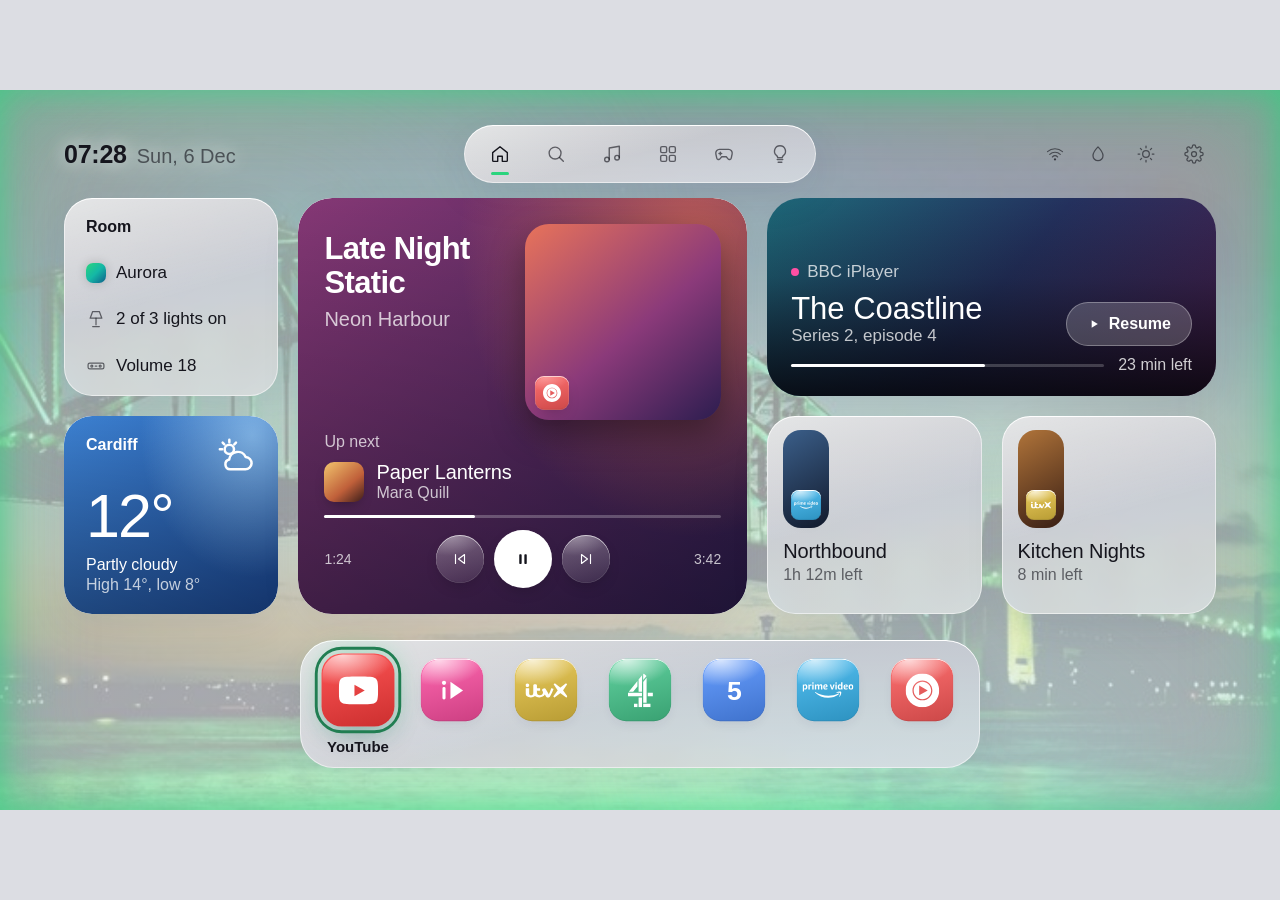
==== commit 46ce8741: "Light roles and scene spread, gaming mode, Good night and sleep timer, ambient screen, guest Wi-Fi Q" ====
--- a/launcher/index.html
+++ b/launcher/index.html
@@ -11,6 +11,7 @@
 <script src="data.js"></script>
 <script src="color.js"></script>
 <script src="icons.js"></script>
+<script src="qrcode.js"></script>
 <script src="bridge.js"></script>
 <script src="app.js"></script>
 </body>
--- a/launcher/styles.css
+++ b/launcher/styles.css
@@ -2377,32 +2377,8 @@
   transform: translateX(18px);
 }
 
-/* Top-right tools show their name when focused, as the dock does */
 .tool {
   position: relative;
-}
-
-.tool::after {
-  content: attr(data-tip);
-  position: absolute;
-  top: calc(100% + 10px);
-  left: 50%;
-  transform: translate(-50%, -4px);
-  padding: 6px 12px;
-  border-radius: 999px;
-  background: var(--ink);
-  color: var(--playink);
-  font-size: 15px;
-  font-weight: 600;
-  white-space: nowrap;
-  opacity: 0;
-  pointer-events: none;
-  transition: opacity 0.3s, transform 0.4s var(--gentle);
-}
-
-.tool:is(:focus-visible, :hover)::after {
-  opacity: 1;
-  transform: translate(-50%, 0);
 }
 
 .opt-desc {
@@ -2461,8 +2437,10 @@
   position: absolute;
   inset: 0;
   pointer-events: none;
-  /* One cheap gradient: clear in the middle, the light colour at the edges */
-  background: radial-gradient(ellipse 78% 82% at 50% 50%, transparent 58%, var(--glow-a) 135%);
+  /* A soft, thin glow that hugs the screen edges and corners (a rectangle,
+     not an oval), painted once. */
+  background: none;
+  box-shadow: inset 0 0 28px 2px var(--glow-a), inset 0 0 90px -6px var(--glow-a);
   transition: opacity 0.9s;
   animation: lights-on 2.4s var(--ease-out) 0.3s backwards;
 }
@@ -2725,29 +2703,6 @@
   filter: drop-shadow(0 0 8px var(--focus-glow)) drop-shadow(0 0 2px var(--focus));
 }
 
-.tab::before {
-  content: attr(data-tip);
-  position: absolute;
-  top: calc(100% + 12px);
-  left: 50%;
-  transform: translate(-50%, -4px);
-  padding: 6px 12px;
-  border-radius: 999px;
-  background: var(--ink);
-  color: var(--playink);
-  font-size: 15px;
-  font-weight: 600;
-  white-space: nowrap;
-  opacity: 0;
-  pointer-events: none;
-  transition: opacity 0.3s, transform 0.4s var(--gentle);
-}
-
-.tab:is(:focus-visible, :hover)::before {
-  opacity: 1;
-  transform: translate(-50%, 0);
-}
-
 .tab.on::after {
   bottom: 2px;
 }
@@ -2770,22 +2725,57 @@
   box-shadow: 0 0 26px 2px var(--focus-glow);
 }
 
-/* Real app icons from the TV fill their chip */
-.app-ic.has-img {
+/* Real app icons from the TV. Default shows the app's own icon; the other
+   styles show a one-colour glyph (traced, drawn or a logo) in the style's
+   colour, so every app matches Clear, Dark and Tinted. */
+.app-ic {
+  position: relative;
   overflow: hidden;
-  background: none;
-}
-
-.app-ic.has-img img {
+}
+
+.app-ic .ic-glyph {
+  position: relative;
+  display: flex;
+  align-items: center;
+  justify-content: center;
+  line-height: 1;
+}
+
+.app-ic .ic-glyph .mark {
+  font-size: 1em;
+  color: var(--glyph);
+}
+
+.ic-mask {
+  display: block;
+  width: 1.5em;
+  height: 1.5em;
+  background: var(--glyph);
+  -webkit-mask: var(--mask) center / contain no-repeat;
+  mask: var(--mask) center / contain no-repeat;
+  opacity: 0;
+}
+
+.ic-mask.ready {
+  opacity: 1;
+  transition: opacity 0.3s;
+}
+
+.app-ic .ic-img {
+  position: absolute;
+  inset: 0;
   width: 100%;
   height: 100%;
   object-fit: cover;
-}
-
-.app-ic.has-img.s-clear img,
-.app-ic.has-img.s-tinted img {
-  filter: grayscale(1) brightness(1.3);
-  opacity: 0.85;
+  display: none;
+}
+
+.app-ic.has-img.s-default .ic-img {
+  display: block;
+}
+
+.app-ic.has-img.s-default .ic-glyph {
+  visibility: hidden;
 }
 
 
@@ -2956,17 +2946,28 @@
   position: relative;
 }
 
+.dock {
+  transition: padding 0.45s var(--gentle), bottom 0.45s var(--gentle);
+}
+
+/* On the dock: it deepens a little and the name sits inside its border,
+   under the icon, while the icons shrink to make room. */
+.dock.active {
+  padding-bottom: 40px;
+  bottom: 6px;
+}
+
 .dock-label {
   position: absolute;
-  top: calc(100% + 20px);
+  top: calc(100% + 10px);
   left: 50%;
-  padding: 6px 14px;
-  border-radius: 999px;
-  background: var(--ink);
-  color: var(--playink);
+  padding: 0;
+  background: none;
+  color: var(--ink);
   font-size: 15px;
   font-weight: 600;
   line-height: 1.2;
+  white-space: nowrap;
   opacity: 0;
   transform: translate(-50%, -4px);
   pointer-events: none;
@@ -2979,12 +2980,12 @@
 }
 
 .dock.active .dock-app .app-ic {
-  transform: scale(0.9);
+  transform: scale(0.82);
 }
 
 .dock.active .dock-app:focus-visible .app-ic,
 .dock.active .dock-app:hover .app-ic {
-  transform: scale(1.1) translateY(-2px);
+  transform: scale(0.96);
 }
 
 /* ---------- Sliders (Customize > Tinted) ---------- */
@@ -3371,3 +3372,261 @@
   padding: 28px 24px;
   max-width: 680px;
 }
+
+.search-hint {
+  margin-top: 18px;
+  color: var(--sub);
+}
+
+/* Keeps text readable on bright photos: a soft darkening at the top and bottom
+   only, so the picture stays clear in the middle. */
+.shade {
+  position: absolute;
+  inset: 0;
+  pointer-events: none;
+  background: linear-gradient(to bottom, rgba(0, 0, 0, 0.16), transparent 22%, transparent 70%, rgba(0, 0, 0, 0.2));
+}
+
+#stage.light .shade {
+  background: none;
+}
+
+.cleanup-note {
+  padding: 4px 6px 12px;
+  color: var(--sub);
+}
+
+/* ---------- Room: backlight strip on top, lights in two columns ---------- */
+.room-grid {
+  grid-template-columns: minmax(0, 1fr);
+  grid-template-rows: auto minmax(0, 1fr);
+  gap: 14px;
+}
+
+.room-card {
+  padding: 18px 22px;
+  gap: 12px;
+}
+
+.swatches {
+  grid-template-columns: repeat(8, minmax(0, 1fr));
+  gap: 8px;
+}
+
+.swatch {
+  padding: 2px 0;
+  gap: 6px;
+}
+
+.swatch-dot {
+  width: 44px;
+  height: 44px;
+  border-radius: 15px;
+}
+
+.room-head .btn {
+  flex: none;
+  height: 38px;
+  font-size: 14px;
+}
+
+.light-list {
+  display: grid;
+  grid-template-columns: repeat(2, minmax(0, 1fr));
+  grid-template-rows: repeat(var(--rows, 5), 40px);
+  grid-auto-flow: column;
+  column-gap: 18px;
+  row-gap: 0;
+}
+
+.light-row {
+  height: 40px;
+  min-width: 0;
+}
+
+.light-name {
+  min-width: 0;
+  overflow: hidden;
+  text-overflow: ellipsis;
+  white-space: nowrap;
+}
+
+.light-cta {
+  grid-column: 1 / -1;
+}
+
+/* Soundbar volume lives on the Music tab */
+.view-music .soundbar {
+  padding: 14px 24px;
+  gap: 0;
+}
+
+/* A slow drift of colour behind everything, in the room's light colour.
+   Two soft gradients moving by transform only, so it costs next to nothing. */
+.aurora {
+  position: absolute;
+  inset: 0;
+  overflow: hidden;
+  pointer-events: none;
+  opacity: 0.5;
+  transition: opacity 1.2s;
+}
+
+#stage.lights .aurora {
+  opacity: 0.9;
+}
+
+.aurora i {
+  position: absolute;
+  width: 70%;
+  height: 90%;
+  border-radius: 50%;
+  background: radial-gradient(closest-side, var(--lw0, var(--glow-a)), transparent);
+  will-change: transform;
+}
+
+.aurora i:first-child {
+  left: -15%;
+  top: -25%;
+  animation: drift-a 38s ease-in-out infinite alternate;
+}
+
+.aurora i:last-child {
+  right: -15%;
+  bottom: -35%;
+  background: radial-gradient(closest-side, var(--lw1, var(--glow-a)), transparent);
+  animation: drift-b 46s ease-in-out infinite alternate;
+}
+
+@keyframes drift-a {
+  to { transform: translate(55%, 30%) scale(1.15); }
+}
+
+@keyframes drift-b {
+  to { transform: translate(-60%, -25%) scale(1.2); }
+}
+
+#stage.light .aurora { opacity: 0.25; }
+
+
+/* ---------- Apps scroll inside their own panel ----------
+   The page itself never scrolls, so the glow and wallpaper layers stay put. */
+.view-apps {
+  inset: -10px;
+  padding: 10px;
+  overflow-x: hidden;
+  overflow-y: auto;
+  scrollbar-width: none;
+}
+
+.view-apps::-webkit-scrollbar {
+  display: none;
+}
+
+.view-apps {
+  -webkit-mask-image: linear-gradient(transparent, #000 22px, #000 calc(100% - 22px), transparent);
+  mask-image: linear-gradient(transparent, #000 22px, #000 calc(100% - 22px), transparent);
+}
+
+/* ---------- Ambient screen ---------- */
+.ambient {
+  position: absolute;
+  inset: 0;
+  z-index: 20;
+  background: #000;
+  overflow: hidden;
+  animation: fade-in 1.2s var(--ease-out);
+}
+
+.ambient .amb-a,
+.ambient .amb-b {
+  position: absolute;
+  inset: -4%;
+  background-size: cover;
+  background-position: center;
+  opacity: 0;
+  transition: opacity 3s ease;
+  animation: amb-pan 50s ease-in-out infinite alternate;
+}
+
+.ambient .on {
+  opacity: 0.85;
+}
+
+@keyframes amb-pan {
+  to { transform: scale(1.08) translate(-1.5%, -1%); }
+}
+
+.amb-info {
+  position: absolute;
+  left: 64px;
+  bottom: 56px;
+  text-align: left;
+  color: #fff;
+  text-shadow: 0 2px 24px rgba(0, 0, 0, 0.6);
+}
+
+.amb-clock {
+  font-size: 96px;
+  font-weight: 500;
+  line-height: 1;
+  letter-spacing: -0.03em;
+}
+
+.amb-sub {
+  margin-top: 8px;
+  font-size: 22px;
+  opacity: 0.85;
+}
+
+/* ---------- Guest Wi-Fi ---------- */
+.guest {
+  display: flex;
+  align-items: center;
+  justify-content: center;
+  gap: 48px;
+  height: 100%;
+  padding: 32px;
+}
+
+.guest .qr {
+  width: 360px;
+  height: 360px;
+  flex: none;
+  border-radius: 24px;
+  overflow: hidden;
+  box-shadow: var(--shadow);
+}
+
+.guest .qr svg {
+  display: block;
+  width: 100%;
+  height: 100%;
+}
+
+.guest-text {
+  display: flex;
+  flex-direction: column;
+  gap: 12px;
+  max-width: 340px;
+  text-align: left;
+}
+
+.view-roles .cleanup,
+.view-guest .guest {
+  max-height: 100%;
+  overflow: auto;
+}
+
+.pillbtn[data-action="sleep"] {
+  margin-left: auto;
+}
+
+/* Settings now holds nine rows a side: a little tighter so all fit */
+.settings .set-row {
+  height: 56px;
+}
+
+.settings .set-col {
+  gap: 0;
+}
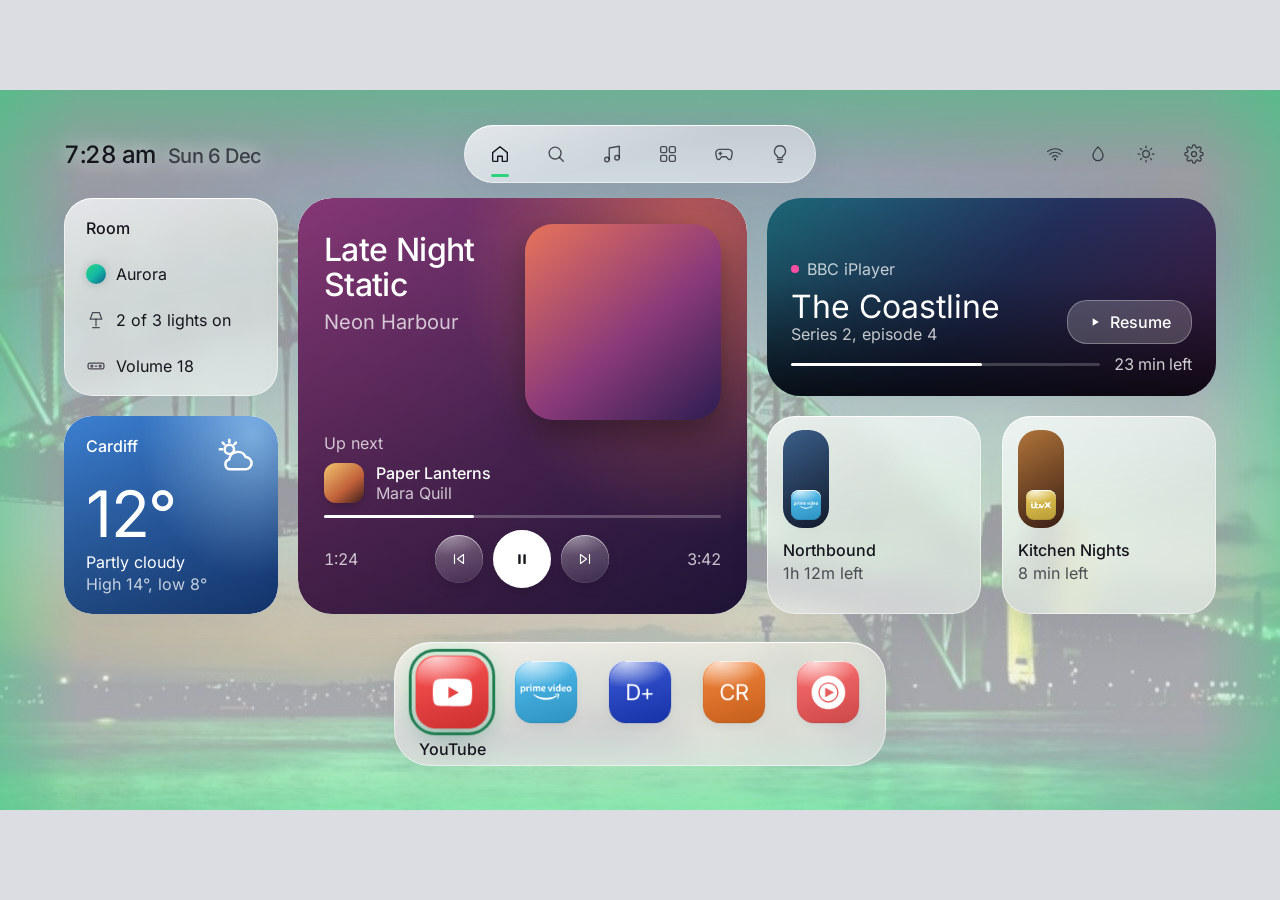
==== commit f26fa08a: "Safety and security pass from the improvement brief (v0.18) Safety net: heartbeat on every return to" ====
--- a/launcher/index.html
+++ b/launcher/index.html
@@ -2,6 +2,9 @@
 <html lang="en">
 <head>
 <meta charset="utf-8">
+<!-- Only bundled scripts run. The page talks to the weather services and this
+     repository (update check); TMDB and Watchmode go through the Android side. -->
+<meta http-equiv="Content-Security-Policy" content="default-src 'self'; script-src 'self'; style-src 'self' 'unsafe-inline'; font-src 'self'; img-src 'self' data: blob: https:; connect-src 'self' https://api.open-meteo.com https://geocoding-api.open-meteo.com https://api.bigdatacloud.net https://get.geojs.io https://raw.githubusercontent.com; frame-src https://www.youtube-nocookie.com; media-src 'none'; object-src 'none'; base-uri 'none'; form-action 'none'">
 <meta name="viewport" content="width=device-width, initial-scale=1">
 <title>TV Launcher</title>
 <link rel="stylesheet" href="styles.css">
--- a/launcher/styles.css
+++ b/launcher/styles.css
@@ -1,10 +1,10 @@
-/* Geist (SIL Open Font License, see fonts/OFL.txt), bundled so the launcher
-   never waits on the network for its type. Named "Geist Local" so the hosted
+/* Inter (SIL Open Font License, see fonts/OFL.txt), bundled so the launcher
+   never waits on the network for its type. Named "Inter Local" so the hosted
    copy on the preview page can still take precedence. */
 @font-face {
-  font-family: "Geist Local";
-  src: url("fonts/geist-latin.woff2") format("woff2");
-  font-weight: 100 900;
+  font-family: "Inter Local";
+  src: url("fonts/inter-latin.woff2") format("woff2");
+  font-weight: 300 900;
   font-display: swap;
 }
 
@@ -22,7 +22,7 @@
   align-items: center;
   justify-content: center;
   overflow: hidden;
-  transition: background 0.4s;
+  transition: background 0.5s;
 }
 
 /* Letterbox around the 16:9 stage follows the theme */
@@ -121,11 +121,11 @@
   flex: none;
   overflow: hidden;
   transform-origin: center center;
-  font-family: Inter, system-ui, sans-serif;
+  font-family: Inter, "Inter Local", system-ui, sans-serif;
   font-weight: 300;
   color: var(--ink);
   background: var(--bg);
-  transition: background 0.4s;
+  transition: background 0.5s;
 }
 
 .glass {
@@ -165,8 +165,8 @@
 }
 
 .mark {
-  font-weight: 500;
-  letter-spacing: -0.5px;
+  font-weight: 400;
+  letter-spacing: -0.02em;
   line-height: 1;
 }
 
@@ -177,12 +177,12 @@
 }
 
 .sub {
-  font-size: 15px;
+  font-size: 16px;
   color: var(--sub);
 }
 
 .small {
-  font-size: 13px;
+  font-size: 16px;
   color: var(--sub);
 }
 
@@ -194,23 +194,23 @@
   display: flex;
   align-items: center;
   gap: 8px;
-  font-size: 13px;
+  font-size: 16px;
   font-weight: 400;
-  letter-spacing: 0.3px;
+  letter-spacing: 0.06em;
   color: var(--sub);
 }
 
 .track {
   display: block;
   height: 3px;
-  border-radius: 3px;
+  border-radius: 12px;
   background: var(--track);
 }
 
 .fill {
   display: block;
   height: 3px;
-  border-radius: 3px;
+  border-radius: 12px;
   background: var(--ink);
 }
 
@@ -232,7 +232,7 @@
 .info,
 .queue-row,
 .set-row {
-  transition: transform 0.5s var(--gentle, ease-out), box-shadow 0.3s, background 0.3s;
+  transition: transform 0.5s var(--gentle, ease-out), box-shadow 0.25s, background 0.25s;
 }
 
 .mini:focus-visible,
@@ -253,8 +253,8 @@
   height: 44px;
   padding: 0 22px;
   border: 0;
-  border-radius: 999px;
-  font-size: 14px;
+  border-radius: 48px;
+  font-size: 16px;
   font-weight: 400;
   color: var(--ink);
   cursor: pointer;
@@ -293,14 +293,6 @@
   padding: 22px;
   display: flex;
   gap: 20px;
-}
-
-.np-left {
-  flex: 1;
-  min-width: 0;
-  display: flex;
-  flex-direction: column;
-  justify-content: space-between;
 }
 
 .np-art {
@@ -308,9 +300,9 @@
   height: 184px;
   flex: none;
   align-self: center;
-  border-radius: 18px;
+  border-radius: 20px;
   box-shadow: 0 10px 30px rgba(0, 0, 0, 0.35);
-  transition: background 0.4s;
+  transition: background 0.5s;
 }
 
 .np-meta {
@@ -327,7 +319,7 @@
 }
 
 .np-title {
-  font-size: 22px;
+  font-size: 20px;
   font-weight: 400;
 }
 
@@ -380,9 +372,9 @@
 
 .temp {
   font-size: 64px;
-  font-weight: 200;
+  font-weight: 300;
   line-height: 1;
-  letter-spacing: -2px;
+  letter-spacing: -0.02em;
 }
 
 .hero {
@@ -402,16 +394,6 @@
   background: linear-gradient(to top, rgba(4, 4, 8, 0.85) 0%, rgba(4, 4, 8, 0.2) 60%, rgba(4, 4, 8, 0) 100%);
 }
 
-.hero-label {
-  position: absolute;
-  left: 24px;
-  top: 20px;
-  font-size: 13px;
-  font-weight: 400;
-  letter-spacing: 0.4px;
-  color: rgba(255, 255, 255, 0.8);
-}
-
 .hero-body {
   position: absolute;
   left: 24px;
@@ -427,7 +409,7 @@
   display: flex;
   align-items: center;
   gap: 8px;
-  font-size: 13px;
+  font-size: 16px;
   color: rgba(255, 255, 255, 0.75);
 }
 
@@ -445,23 +427,23 @@
 }
 
 .hero-title {
-  font-size: 30px;
+  font-size: 32px;
   font-weight: 300;
 }
 
 .hero-sub {
-  font-size: 14px;
+  font-size: 16px;
   color: rgba(255, 255, 255, 0.75);
 }
 
 .resume {
   height: 44px;
   padding: 0 20px;
-  border-radius: 999px;
+  border-radius: 48px;
   border: 1px solid rgba(255, 255, 255, 0.3);
   background: rgba(255, 255, 255, 0.14);
   color: #fff;
-  font-size: 14px;
+  font-size: 16px;
   cursor: pointer;
 }
 
@@ -471,13 +453,13 @@
 
 .hero-track {
   height: 3px;
-  border-radius: 3px;
+  border-radius: 12px;
   background: rgba(255, 255, 255, 0.2);
 }
 
 .hero-track > div {
   height: 3px;
-  border-radius: 3px;
+  border-radius: 12px;
   background: #fff;
 }
 
@@ -490,7 +472,7 @@
 }
 
 .app-name {
-  font-size: 14px;
+  font-size: 16px;
   font-weight: 400;
 }
 
@@ -506,7 +488,7 @@
   box-sizing: border-box;
   height: 60px;
   flex: none;
-  border-radius: 999px;
+  border-radius: 48px;
   padding: 0 22px 0 9px;
   display: flex;
   align-items: center;
@@ -527,7 +509,7 @@
   border: 0;
   background: transparent;
   color: var(--ink);
-  font-size: 18px;
+  font-size: 20px;
   font-weight: 300;
 }
 
@@ -553,7 +535,7 @@
 }
 
 .show {
-  border-radius: 22px;
+  border-radius: 20px;
   padding: 8px;
   cursor: pointer;
   display: flex;
@@ -566,7 +548,7 @@
 .show-art {
   position: relative;
   height: 122px;
-  border-radius: 16px;
+  border-radius: 12px;
   overflow: hidden;
 }
 
@@ -597,19 +579,19 @@
   align-items: baseline;
   gap: 5px;
   padding: 6px 10px;
-  border-radius: 999px;
-  font-size: 14px;
-  font-weight: 500;
+  border-radius: 48px;
+  font-size: 16px;
+  font-weight: 400;
   color: var(--ink);
   font-variant-numeric: tabular-nums;
 }
 
 .price-kind {
-  font-size: 11px;
+  font-size: 16px;
   font-weight: 400;
   color: var(--sub);
   text-transform: uppercase;
-  letter-spacing: 0.6px;
+  letter-spacing: 0.06em;
 }
 
 .show-body {
@@ -621,7 +603,7 @@
 }
 
 .show-title {
-  font-size: 15px;
+  font-size: 16px;
   font-weight: 400;
 }
 
@@ -665,7 +647,7 @@
   flex: none;
   border-radius: 20px;
   box-shadow: 0 16px 40px rgba(0, 0, 0, 0.35);
-  transition: background 0.4s;
+  transition: background 0.5s;
 }
 
 .music-meta {
@@ -707,7 +689,7 @@
   gap: 12px;
   padding: 7px 8px;
   border: 0;
-  border-radius: 14px;
+  border-radius: 12px;
   background: transparent;
   cursor: pointer;
   text-align: left;
@@ -722,7 +704,7 @@
   width: 38px;
   height: 38px;
   flex: none;
-  border-radius: 9px;
+  border-radius: 12px;
 }
 
 .queue-text {
@@ -734,7 +716,7 @@
 }
 
 .queue-title {
-  font-size: 15px;
+  font-size: 16px;
   font-weight: 400;
 }
 
@@ -751,7 +733,7 @@
 }
 
 .mix {
-  border-radius: 22px;
+  border-radius: 20px;
   padding: 8px 8px 12px;
   cursor: pointer;
   display: flex;
@@ -762,12 +744,12 @@
 
 .mix-art {
   height: 96px;
-  border-radius: 16px;
+  border-radius: 12px;
   margin-bottom: 6px;
 }
 
 .mix-title {
-  font-size: 15px;
+  font-size: 16px;
   font-weight: 400;
   padding: 0 4px;
 }
@@ -796,7 +778,7 @@
   --accent: transparent;
   --glow: transparent;
   height: 168px;
-  border-radius: 24px;
+  border-radius: 28px;
   cursor: pointer;
   display: flex;
   flex-direction: column;
@@ -835,27 +817,21 @@
 }
 
 .games-title {
-  font-size: 44px;
-  font-weight: 200;
-  letter-spacing: -1px;
+  font-size: 48px;
+  font-weight: 300;
+  letter-spacing: -0.02em;
 }
 
 .games-actions {
   display: flex;
   gap: 12px;
   margin-top: 14px;
-}
-
-.games-info {
-  display: grid;
-  grid-template-columns: repeat(3, minmax(0, 1fr));
-  gap: 16px;
 }
 
 .info {
   height: 120px;
   box-sizing: border-box;
-  border-radius: 24px;
+  border-radius: 28px;
   padding: 0 20px;
   display: flex;
   align-items: center;
@@ -872,17 +848,6 @@
   display: flex;
   flex-direction: column;
   gap: 3px;
-}
-
-.info-chip {
-  width: 52px;
-  height: 52px;
-  border-radius: 16px;
-}
-
-.info-val {
-  font-size: 17px;
-  font-weight: 400;
 }
 
 /* ---------- Settings ---------- */
@@ -899,7 +864,7 @@
   box-sizing: border-box;
   padding: 0 18px 0 12px;
   border: 0;
-  border-radius: 18px;
+  border-radius: 20px;
   background: transparent;
   display: flex;
   align-items: center;
@@ -918,7 +883,7 @@
 .set-chip {
   width: 42px;
   height: 42px;
-  border-radius: 13px;
+  border-radius: 12px;
 }
 
 .set-label {
@@ -931,7 +896,7 @@
 }
 
 .set-val {
-  font-size: 15px;
+  font-size: 16px;
   color: var(--sub);
 }
 
@@ -944,7 +909,7 @@
   border: 1px solid var(--border);
   background: var(--glass);
   color: var(--ink);
-  font-size: 15px;
+  font-size: 16px;
   text-align: right;
 }
 
@@ -1002,8 +967,8 @@
   display: flex;
   align-items: center;
   justify-content: center;
-  font-size: 30px;
-  font-weight: 200;
+  font-size: 32px;
+  font-weight: 300;
 }
 
 .switch-title {
@@ -1027,7 +992,7 @@
   position: absolute;
   left: 48px;
   top: 40px;
-  font-size: 15px;
+  font-size: 16px;
   color: rgba(236, 236, 241, 0.62);
 }
 
@@ -1039,7 +1004,7 @@
   align-items: center;
   justify-content: center;
   gap: 18px;
-  font-size: 18px;
+  font-size: 20px;
 }
 
 .input-screen .btn {
@@ -1061,8 +1026,8 @@
   transform: translateX(-50%);
   z-index: 6;
   padding: 12px 22px;
-  border-radius: 999px;
-  font-size: 15px;
+  border-radius: 48px;
+  font-size: 16px;
   font-weight: 400;
   box-shadow: var(--shadow);
   white-space: nowrap;
@@ -1104,7 +1069,7 @@
   background:
     radial-gradient(80% 110% at 88% 10%, var(--t0a, var(--t0)), transparent 65%),
     linear-gradient(135deg, var(--t1), var(--t2));
-  transition: opacity 0.6s, filter 0.6s;
+  transition: opacity 0.5s, filter 0.5s;
 }
 
 /* Soft darkening at the bottom keeps text and controls legible on light art */
@@ -1166,7 +1131,7 @@
 .room-chip {
   width: 48px;
   height: 48px;
-  border-radius: 15px;
+  border-radius: 12px;
 }
 
 .room-title {
@@ -1175,7 +1140,7 @@
   display: flex;
   flex-direction: column;
   gap: 2px;
-  font-size: 17px;
+  font-size: 16px;
   font-weight: 400;
 }
 
@@ -1188,7 +1153,7 @@
 .swatch {
   border: 0;
   padding: 6px 0;
-  border-radius: 18px;
+  border-radius: 20px;
   background: transparent;
   cursor: pointer;
   display: flex;
@@ -1200,9 +1165,9 @@
 .swatch-dot {
   width: 56px;
   height: 56px;
-  border-radius: 18px;
+  border-radius: 20px;
   box-shadow: 0 6px 16px -6px var(--lg-drop);
-  transition: transform 0.5s var(--gentle, ease-out), outline-color 0.3s;
+  transition: transform 0.5s var(--gentle, ease-out), outline-color 0.25s;
   outline: 2px solid transparent;
   outline-offset: 3px;
 }
@@ -1228,14 +1193,14 @@
 .pillbtn {
   height: 40px;
   padding: 0 18px;
-  border-radius: 999px;
+  border-radius: 48px;
   border: 1px solid var(--border);
   background: var(--glass);
   color: var(--ink);
-  font-size: 14px;
+  font-size: 16px;
   font-weight: 400;
   cursor: pointer;
-  transition: background 0.3s, color 0.3s;
+  transition: background 0.25s, color 0.25s;
 }
 
 .pillbtn.on {
@@ -1253,7 +1218,7 @@
   height: 46px;
   padding: 0 12px;
   border: 0;
-  border-radius: 14px;
+  border-radius: 12px;
   background: transparent;
   display: flex;
   align-items: center;
@@ -1272,7 +1237,7 @@
   height: 10px;
   border-radius: 50%;
   background: var(--track);
-  transition: background 0.3s, box-shadow 0.3s;
+  transition: background 0.25s, box-shadow 0.25s;
 }
 
 .light-row.on .light-dot {
@@ -1282,7 +1247,7 @@
 
 .light-name {
   flex: 1;
-  font-size: 15px;
+  font-size: 16px;
   font-weight: 400;
 }
 
@@ -1303,7 +1268,7 @@
 
 .vol-num {
   min-width: 46px;
-  font-size: 14px;
+  font-size: 16px;
   color: var(--sub);
   text-align: center;
 }
@@ -1339,7 +1304,7 @@
 .ctrl,
 .play,
 .chip {
-  transition: transform 0.5s var(--gentle), color 0.3s, background 0.3s, box-shadow 0.3s, filter 0.3s;
+  transition: transform 0.5s var(--gentle), color 0.25s, background 0.25s, box-shadow 0.25s, filter 0.25s;
 }
 
 .ib:is(:focus-visible, :hover),
@@ -1431,7 +1396,7 @@
    ===================================================================== */
 
 #stage {
-  font-family: Inter, system-ui, sans-serif;
+  font-family: Inter, "Inter Local", system-ui, sans-serif;
   font-optical-sizing: auto;
   font-weight: 400;
   letter-spacing: -0.01em;
@@ -1457,7 +1422,7 @@
 }
 
 .card {
-  border-radius: 32px;
+  border-radius: 36px;
 }
 
 /* ---------- Top bar ---------- */
@@ -1483,13 +1448,13 @@
 
 .status-time {
   font-size: 24px;
-  font-weight: 600;
+  font-weight: 500;
   letter-spacing: -0.02em;
 }
 
 .status-date {
   font-size: 16px;
-  font-weight: 500;
+  font-weight: 400;
   color: var(--sub);
 }
 
@@ -1508,7 +1473,7 @@
   display: flex;
   gap: 2px;
   padding: 6px;
-  border-radius: 999px;
+  border-radius: 48px;
 }
 
 .tab {
@@ -1516,21 +1481,21 @@
   padding: 0 15px;
   white-space: nowrap;
   border: 0;
-  border-radius: 999px;
+  border-radius: 48px;
   background: transparent;
   display: flex;
   align-items: center;
   gap: 8px;
-  font-size: 15px;
-  font-weight: 500;
+  font-size: 16px;
+  font-weight: 400;
   color: var(--sub);
   cursor: pointer;
-  transition: color 0.3s, background 0.3s, transform 0.5s var(--gentle);
+  transition: color 0.25s, background 0.25s, transform 0.5s var(--gentle);
 }
 
 .tab.on {
   color: var(--ink);
-  font-weight: 600;
+  font-weight: 500;
 }
 
 /* Focus lens: a glass capsule appears only under the focused tab */
@@ -1558,14 +1523,14 @@
   width: 44px;
   height: 44px;
   border: 0;
-  border-radius: 999px;
+  border-radius: 48px;
   background: transparent;
   color: var(--sub);
   display: flex;
   align-items: center;
   justify-content: center;
   cursor: pointer;
-  transition: color 0.3s, background 0.3s, transform 0.5s var(--gentle);
+  transition: color 0.25s, background 0.25s, transform 0.5s var(--gentle);
 }
 
 .tool.on {
@@ -1618,8 +1583,8 @@
 }
 
 .w-label {
-  font-size: 15px;
-  font-weight: 600;
+  font-size: 16px;
+  font-weight: 500;
   min-width: 0;
   overflow: hidden;
   text-overflow: ellipsis;
@@ -1633,9 +1598,9 @@
 }
 
 .w-weather .temp {
-  font-size: 60px;
+  font-size: 64px;
   font-weight: 400;
-  letter-spacing: -0.04em;
+  letter-spacing: -0.02em;
   line-height: 1;
 }
 
@@ -1643,8 +1608,8 @@
   display: flex;
   flex-direction: column;
   gap: 2px;
-  font-size: 15px;
-  font-weight: 500;
+  font-size: 16px;
+  font-weight: 400;
 }
 
 .w-music.now-playing {
@@ -1673,9 +1638,9 @@
 }
 
 .w-music .np-title {
-  font-size: 30px;
-  font-weight: 600;
-  letter-spacing: -0.025em;
+  font-size: 32px;
+  font-weight: 500;
+  letter-spacing: -0.02em;
   line-height: 1.1;
   margin-top: 6px;
 }
@@ -1683,7 +1648,7 @@
 .w-music .np-art {
   width: 196px;
   height: 196px;
-  border-radius: 24px;
+  border-radius: 28px;
   align-self: auto;
 }
 
@@ -1698,7 +1663,7 @@
 }
 
 .w-music .np-row .small {
-  font-size: 14px;
+  font-size: 16px;
 }
 
 .w-hero.hero {
@@ -1707,14 +1672,9 @@
   box-shadow: var(--shadow);
 }
 
-.hero-label {
-  font-size: 14px;
-  font-weight: 600;
-}
-
 .hero-title {
-  font-size: 28px;
-  font-weight: 600;
+  font-size: 32px;
+  font-weight: 500;
   letter-spacing: -0.02em;
 }
 
@@ -1722,7 +1682,7 @@
   display: flex;
   align-items: center;
   gap: 8px;
-  font-weight: 600;
+  font-weight: 500;
 }
 
 .w-mini {
@@ -1734,7 +1694,7 @@
   text-align: left;
   cursor: pointer;
   font: inherit;
-  transition: transform 0.5s var(--gentle), box-shadow 0.3s;
+  transition: transform 0.5s var(--gentle), box-shadow 0.25s;
 }
 
 .w-mini:focus-visible {
@@ -1745,7 +1705,7 @@
 .w-mini-art {
   height: 98px;
   flex: none;
-  border-radius: 22px;
+  border-radius: 20px;
   margin-bottom: 9px;
   padding: 8px;
   box-sizing: border-box;
@@ -1754,9 +1714,9 @@
 }
 
 .w-mini-title {
-  font-size: 17px;
-  font-weight: 600;
-  letter-spacing: -0.015em;
+  font-size: 16px;
+  font-weight: 500;
+  letter-spacing: -0.01em;
 }
 
 .w-mini .track {
@@ -1775,7 +1735,7 @@
   height: 116px;
   box-sizing: border-box;
   padding: 16px 22px 0;
-  border-radius: 38px;
+  border-radius: 36px;
   display: flex;
   align-items: flex-start;
   gap: 18px;
@@ -1807,12 +1767,12 @@
 
 /* The label shows only for the focused app, as tvOS does */
 .dock-label {
-  font-size: 13px;
-  font-weight: 600;
+  font-size: 16px;
+  font-weight: 500;
   white-space: nowrap;
   opacity: 0;
   transform: translateY(-4px);
-  transition: opacity 0.3s, transform 0.5s var(--gentle);
+  transition: opacity 0.25s, transform 0.5s var(--gentle);
 }
 
 .dock-app:is(:focus-visible, :hover) .dock-label {
@@ -1820,18 +1780,11 @@
   transform: none;
 }
 
-.dock-divider {
-  width: 1px;
-  height: 58px;
-  margin: 3px 2px 0;
-  background: var(--track);
-}
-
 /* ---------- App icon styles (Default / Dark / Clear / Tinted) ---------- */
 
 .app-ic {
   --glyph: var(--brand);
-  transition: transform 0.5s var(--gentle), box-shadow 0.3s, background 0.4s;
+  transition: transform 0.5s var(--gentle), box-shadow 0.25s, background 0.5s;
 }
 
 .app-ic.s-default {
@@ -1870,7 +1823,7 @@
   width: 580px;
   box-sizing: border-box;
   padding: 26px 30px 30px;
-  border-radius: 40px;
+  border-radius: 36px;
   display: flex;
   flex-direction: column;
   gap: 16px;
@@ -1885,13 +1838,13 @@
 
 .sheet-title {
   font-size: 24px;
-  font-weight: 600;
+  font-weight: 500;
   letter-spacing: -0.02em;
 }
 
 .sheet-label {
-  font-size: 13px;
-  font-weight: 600;
+  font-size: 16px;
+  font-weight: 500;
   color: var(--sub);
   text-transform: uppercase;
   letter-spacing: 0.06em;
@@ -1929,15 +1882,15 @@
 }
 
 .opt-label {
-  font-size: 14px;
-  font-weight: 500;
+  font-size: 16px;
+  font-weight: 400;
   padding: 4px 12px;
-  border-radius: 999px;
+  border-radius: 48px;
 }
 
 .opt.on .opt-label {
   background: var(--onbtn);
-  font-weight: 600;
+  font-weight: 500;
 }
 
 .sheet-row {
@@ -1951,7 +1904,7 @@
   display: flex;
   gap: 2px;
   padding: 4px;
-  border-radius: 999px;
+  border-radius: 48px;
   background: var(--onbtn);
 }
 
@@ -1959,19 +1912,19 @@
   height: 38px;
   padding: 0 20px;
   border: 0;
-  border-radius: 999px;
+  border-radius: 48px;
   background: transparent;
   color: var(--sub);
-  font-size: 14px;
-  font-weight: 500;
+  font-size: 16px;
+  font-weight: 400;
   cursor: pointer;
-  transition: background 0.3s, color 0.3s;
+  transition: background 0.25s, color 0.25s;
 }
 
 .seg.on {
   background: var(--ink);
   color: var(--playink);
-  font-weight: 600;
+  font-weight: 500;
 }
 
 .seg:focus-visible {
@@ -1982,14 +1935,14 @@
 /* ---------- Type: heavier, SF-style weights across the other views ---------- */
 
 .eyebrow {
-  font-weight: 600;
+  font-weight: 500;
   letter-spacing: 0;
 }
 
 .music-title,
 .games-title {
-  font-weight: 600;
-  letter-spacing: -0.025em;
+  font-weight: 500;
+  letter-spacing: -0.02em;
 }
 
 .np-title,
@@ -2004,12 +1957,12 @@
 .info-val,
 .app-name,
 .switch-title {
-  font-weight: 500;
+  font-weight: 400;
 }
 
 .btn,
 .pillbtn {
-  font-weight: 600;
+  font-weight: 500;
 }
 
 /* Up next, in the gap between the song and the controls */
@@ -2035,7 +1988,7 @@
   width: 40px;
   height: 40px;
   flex: none;
-  border-radius: 10px;
+  border-radius: 12px;
   box-shadow: 0 6px 14px -6px rgba(0, 0, 0, 0.4);
 }
 
@@ -2046,8 +1999,8 @@
 }
 
 .np-next-title {
-  font-size: 15px;
-  font-weight: 600;
+  font-size: 16px;
+  font-weight: 500;
 }
 
 /* =====================================================================
@@ -2109,7 +2062,7 @@
 
 .swatch.on .small {
   color: var(--ink);
-  font-weight: 600;
+  font-weight: 500;
 }
 
 .swatch.on .small::after {
@@ -2145,29 +2098,25 @@
 }
 
 .sub {
-  font-size: 17px;
+  font-size: 16px;
 }
 
 .eyebrow {
-  font-size: 15px;
+  font-size: 16px;
 }
 
 .status-date {
-  font-size: 18px;
+  font-size: 20px;
 }
 
 .tab {
-  font-size: 17px;
+  font-size: 16px;
   padding: 0 14px;
-}
-
-.hero-label {
-  font-size: 16px;
 }
 
 .hero-app,
 .hero-sub {
-  font-size: 17px;
+  font-size: 16px;
 }
 
 .resume,
@@ -2194,15 +2143,15 @@
 }
 
 .price-kind {
-  font-size: 12px;
+  font-size: 16px;
 }
 
 .toast {
-  font-size: 17px;
+  font-size: 16px;
 }
 
 .sheet-label {
-  font-size: 14px;
+  font-size: 16px;
 }
 
 .dock-label {
@@ -2211,18 +2160,7 @@
 
 /* Section headings sit on the wallpaper: full-contrast text with a soft halo */
 :is(.search-section, .music-mixes, .view-apps, .live-head, .view-games) > .eyebrow,
-.live-head .small {
-  font-size: 16px;
-  font-weight: 600;
-  color: var(--ink);
-  text-shadow: 0 1px 12px rgba(0, 0, 0, 0.55);
-}
-
 #stage.light :is(.search-section, .music-mixes, .view-apps, .live-head, .view-games) > .eyebrow,
-#stage.light .live-head .small {
-  text-shadow: 0 0 14px rgba(255, 255, 255, 0.9);
-}
-
 /* A steadier scrim, so text holds up on any photo you add */
 #stage {
   --photo-scrim: linear-gradient(rgba(5, 5, 8, 0.3), rgba(5, 5, 8, 0.5));
@@ -2242,10 +2180,6 @@
   height: 132px;
   padding-top: 14px;
   gap: 20px;
-}
-
-.dock-divider {
-  height: 70px;
 }
 
 /* Room status widget (replaces the clock) */
@@ -2265,8 +2199,8 @@
   display: flex;
   align-items: center;
   gap: 10px;
-  font-size: 17px;
-  font-weight: 500;
+  font-size: 16px;
+  font-weight: 400;
   color: var(--ink);
 }
 
@@ -2279,21 +2213,11 @@
   width: 20px;
   height: 20px;
   flex: none;
-  border-radius: 7px;
+  border-radius: 12px;
   box-shadow: 0 0 12px -2px rgba(0, 0, 0, 0.3);
 }
 
 /* Recently used apps stand in for Continue watching when there's no data */
-.w-recent {
-  align-items: flex-start;
-  justify-content: flex-end;
-  gap: 4px;
-}
-
-.w-recent .app-ic {
-  margin-bottom: auto;
-}
-
 /* ---------- Empty states ---------- */
 
 .w-empty {
@@ -2331,8 +2255,8 @@
 }
 
 .w-empty-title {
-  font-size: 19px;
-  font-weight: 600;
+  font-size: 20px;
+  font-weight: 500;
 }
 
 .w-empty .btn {
@@ -2351,10 +2275,10 @@
   width: 46px;
   height: 28px;
   flex: none;
-  border-radius: 999px;
+  border-radius: 48px;
   background: var(--track);
   position: relative;
-  transition: background 0.3s;
+  transition: background 0.25s;
 }
 
 .switch > span {
@@ -2366,7 +2290,7 @@
   border-radius: 50%;
   background: #fff;
   box-shadow: 0 2px 6px rgba(0, 0, 0, 0.3);
-  transition: transform 0.35s var(--gentle);
+  transition: transform 0.5s var(--gentle);
 }
 
 .light-row.on .switch {
@@ -2382,7 +2306,7 @@
 }
 
 .opt-desc {
-  font-size: 14px;
+  font-size: 16px;
   color: var(--sub);
   margin-top: -6px;
 }
@@ -2394,7 +2318,7 @@
 }
 
 .sheet-help {
-  font-size: 14px;
+  font-size: 16px;
   font-weight: 400;
   text-transform: none;
   letter-spacing: 0;
@@ -2410,7 +2334,7 @@
    The one bold idea: the backlight bleed. The screen edges glow in the
    room's light colour, like the strip spilling onto the wall, and focus is
    lit the same way. In "Sync to TV" mode the glow follows whatever you're
-   on. Everything else stays quiet: Geist on a 1.25 scale (16 / 20 / 25 /
+   on. Everything else stays quiet: Inter on one scale (16 / 20 / 25 /
    31 / 39 / 49), sentence case, no dot-joined strings, posters straight on
    the wallpaper, radius set by size, one power-on moment instead of
    entrance effects everywhere.
@@ -2418,7 +2342,7 @@
 
 
 #stage {
-  font-family: Geist, "Geist Local", "Helvetica Neue", Arial, sans-serif;
+  font-family: Inter, "Inter Local", system-ui, sans-serif;
   letter-spacing: 0;
 
   /* Focus is lit in the room's light colour (set by applyColors in app.js) */
@@ -2477,37 +2401,35 @@
   width: 18px;
   height: 3px;
   margin-left: -9px;
-  border-radius: 2px;
+  border-radius: 12px;
   background: var(--glowc);
 }
 
-/* ---------- Type: Geist on a 1.25 scale ---------- */
+/* ---------- Type: Inter on one scale ---------- */
 
 .small { font-size: 16px; }
 .sub { font-size: 20px; }
 
-.status-time { font-size: 25px; font-weight: 600; letter-spacing: -0.01em; }
+.status-time { font-size: 24px; font-weight: 500; letter-spacing: -0.01em; }
 .status-date { font-size: 20px; }
 
 .w-music .np-title,
 .hero-title,
 .music-title {
-  font-size: 31px;
-  font-weight: 600;
+  font-size: 32px;
+  font-weight: 500;
   letter-spacing: -0.02em;
   line-height: 1.1;
 }
 
-.games-title { font-size: 49px; font-weight: 500; letter-spacing: -0.025em; }
-.w-weather .temp { font-size: 61px; font-weight: 400; letter-spacing: -0.03em; }
+.games-title { font-size: 48px; font-weight: 300; letter-spacing: -0.02em; }
+.w-weather .temp { font-size: 64px; font-weight: 400; letter-spacing: -0.02em; }
 .w-empty-title { font-size: 20px; }
 .w-mini-title,
 .show-title,
 .np-next-title,
 .mix-title,
 .room-title,
-.channel-title { font-size: 20px; font-weight: 500; letter-spacing: -0.005em; }
-
 /* Sentence case everywhere; labels say what they are, quietly */
 .sheet-label,
 .price-kind {
@@ -2521,19 +2443,19 @@
 }
 
 .price-kind {
-  font-size: 14px;
+  font-size: 16px;
 }
 
 .eyebrow {
   font-size: 16px;
-  font-weight: 600;
+  font-weight: 500;
   color: var(--ink);
 }
 
 .np-next-label,
 .music-queue-title {
   font-size: 16px;
-  font-weight: 500;
+  font-weight: 400;
   color: var(--sub);
 }
 
@@ -2546,7 +2468,7 @@
   align-items: center;
   gap: 10px;
   font-size: 16px;
-  font-weight: 500;
+  font-weight: 400;
   color: var(--sub);
 }
 
@@ -2554,12 +2476,6 @@
 
 .np-art {
   position: relative;
-}
-
-.art-app {
-  position: absolute;
-  left: 10px;
-  bottom: 10px;
 }
 
 .hero-progress {
@@ -2587,7 +2503,7 @@
 }
 
 .w-mini-art {
-  border-radius: 18px;
+  border-radius: 20px;
 }
 
 /* ---------- Posters sit on the wallpaper, not in cards ---------- */
@@ -2641,7 +2557,7 @@
 
 .show-art,
 .mix-art {
-  transition: transform 0.5s var(--gentle), box-shadow 0.3s;
+  transition: transform 0.5s var(--gentle), box-shadow 0.25s;
 }
 
 /* Captions on the wallpaper need a firmer shadow over bright photos */
@@ -2717,12 +2633,6 @@
 #stage .search-bar:focus-within {
   outline: none;
   box-shadow: inset 0 1px 0 var(--glass-hi), inset 0 0 0 1px var(--glass-rim), var(--shadow);
-}
-
-#stage .search-bar:has(#search-input:focus) {
-  outline: 3px solid var(--focus);
-  outline-offset: 3px;
-  box-shadow: 0 0 26px 2px var(--focus-glow);
 }
 
 /* Real app icons from the TV. Default shows the app's own icon; the other
@@ -2758,7 +2668,7 @@
 
 .ic-mask.ready {
   opacity: 1;
-  transition: opacity 0.3s;
+  transition: opacity 0.25s;
 }
 
 .app-ic .ic-img {
@@ -2847,7 +2757,7 @@
   width: 560px;
   box-sizing: border-box;
   padding: 32px 36px;
-  border-radius: 32px;
+  border-radius: 36px;
   background: rgba(20, 22, 28, 0.94);
   box-shadow: 0 24px 60px rgba(0, 0, 0, 0.5);
   display: flex;
@@ -2858,8 +2768,8 @@
 }
 
 .fit-title {
-  font-size: 31px;
-  font-weight: 600;
+  font-size: 32px;
+  font-weight: 500;
   letter-spacing: -0.02em;
 }
 
@@ -2870,8 +2780,8 @@
 }
 
 .fit-size {
-  font-size: 49px;
-  font-weight: 500;
+  font-size: 48px;
+  font-weight: 300;
   margin-top: 4px;
 }
 
@@ -2891,7 +2801,7 @@
    v6: one type voice, a dock that fits its icons, sliders, tidy-up
    ===================================================================== */
 
-/* The date ("Fri 30 Oct") sets the type for the whole page: Geist at medium
+/* The date ("Fri 30 Oct") sets the type for the whole page: Inter at medium
    weight, normal spacing, no thin or light cuts anywhere. */
 #stage,
 .eyebrow,
@@ -2914,7 +2824,7 @@
 .pillbtn,
 .light-name,
 .status-date {
-  font-weight: 500;
+  font-weight: 400;
   letter-spacing: 0;
 }
 
@@ -2922,7 +2832,7 @@
 .games-title,
 .ring-count,
 .fit-size {
-  font-weight: 500;
+  font-weight: 400;
 }
 
 /* ---------- Dock: hugs its icons ----------
@@ -2934,12 +2844,7 @@
   padding: 12px 20px;
   gap: 18px;
   align-items: center;
-  border-radius: 34px;
-}
-
-.dock-divider {
-  height: 56px;
-  margin: 0 2px;
+  border-radius: 36px;
 }
 
 .dock-app {
@@ -2947,7 +2852,7 @@
 }
 
 .dock {
-  transition: padding 0.45s var(--gentle), bottom 0.45s var(--gentle);
+  transition: padding 0.5s var(--gentle), bottom 0.5s var(--gentle);
 }
 
 /* On the dock: it deepens a little and the name sits inside its border,
@@ -2964,14 +2869,14 @@
   padding: 0;
   background: none;
   color: var(--ink);
-  font-size: 15px;
-  font-weight: 600;
+  font-size: 16px;
+  font-weight: 500;
   line-height: 1.2;
   white-space: nowrap;
   opacity: 0;
   transform: translate(-50%, -4px);
   pointer-events: none;
-  transition: opacity 0.25s, transform 0.4s var(--gentle);
+  transition: opacity 0.25s, transform 0.5s var(--gentle);
 }
 
 .dock-app:is(:focus-visible, :hover) .dock-label {
@@ -3001,7 +2906,7 @@
   padding: 0 14px;
   border: 1px solid var(--border);
   background: var(--glass);
-  font-size: 14px;
+  font-size: 16px;
 }
 
 .slider {
@@ -3018,7 +2923,7 @@
   left: 0;
   right: 0;
   height: 10px;
-  border-radius: 6px;
+  border-radius: 12px;
   background: var(--track);
 }
 
@@ -3171,7 +3076,7 @@
   aspect-ratio: 16 / 9;
   padding: 0;
   border: 0;
-  border-radius: 22px;
+  border-radius: 20px;
   overflow: hidden;
   background: var(--track);
   color: #fff;
@@ -3190,7 +3095,7 @@
   left: 12px;
   bottom: 10px;
   font-size: 16px;
-  font-weight: 600;
+  font-weight: 500;
   color: #fff;
   text-shadow: 0 1px 2px rgba(0, 0, 0, 0.8), 0 0 14px rgba(0, 0, 0, 0.6);
 }
@@ -3261,7 +3166,7 @@
   width: 640px;
   box-sizing: border-box;
   padding: 34px 40px;
-  border-radius: 34px;
+  border-radius: 36px;
   background: var(--solid-panel);
   color: var(--ink);
   box-shadow: var(--shadow);
@@ -3271,8 +3176,8 @@
 }
 
 .setup-title {
-  font-size: 31px;
-  font-weight: 600;
+  font-size: 32px;
+  font-weight: 500;
   letter-spacing: -0.01em;
 }
 
@@ -3284,16 +3189,16 @@
 }
 
 .setup-steps strong {
-  font-weight: 600;
+  font-weight: 500;
 }
 
 .setup-pin {
-  font-size: 40px;
-  letter-spacing: 0.25em;
+  font-size: 48px;
+  letter-spacing: 0.06em;
 }
 
 .setup-status {
-  font-size: 17px;
+  font-size: 16px;
   line-height: 1.6;
   color: var(--sub);
 }
@@ -3341,7 +3246,7 @@
   gap: 14px;
   padding: 12px 14px;
   border: 1px dashed var(--border);
-  border-radius: 16px;
+  border-radius: 12px;
   background: transparent;
   color: var(--ink);
   text-align: left;
@@ -3421,13 +3326,13 @@
 .swatch-dot {
   width: 44px;
   height: 44px;
-  border-radius: 15px;
+  border-radius: 12px;
 }
 
 .room-head .btn {
   flex: none;
   height: 38px;
-  font-size: 14px;
+  font-size: 16px;
 }
 
 .light-list {
@@ -3568,14 +3473,14 @@
 
 .amb-clock {
   font-size: 96px;
-  font-weight: 500;
+  font-weight: 300;
   line-height: 1;
-  letter-spacing: -0.03em;
+  letter-spacing: -0.02em;
 }
 
 .amb-sub {
   margin-top: 8px;
-  font-size: 22px;
+  font-size: 20px;
   opacity: 0.85;
 }
 
@@ -3593,7 +3498,7 @@
   width: 360px;
   height: 360px;
   flex: none;
-  border-radius: 24px;
+  border-radius: 28px;
   overflow: hidden;
   box-shadow: var(--shadow);
 }
@@ -3630,3 +3535,844 @@
 .settings .set-col {
   gap: 0;
 }
+
+/* =====================================================================
+   v0.6: Home cards you can select, and the window they open into
+   ===================================================================== */
+
+/* Lighter edge glow, easier on the eyes */
+.edge {
+  opacity: 0.7;
+}
+
+/* Hover and focus on a card: a slow lift and a soft glow in the room colour */
+.widget {
+  transition: transform 0.5s var(--gentle), box-shadow 0.5s;
+}
+
+.widget:is(:focus-visible, :hover) {
+  transform: translateY(-4px) scale(1.025);
+  box-shadow: 0 26px 60px -16px var(--focus-glow), 0 0 0 1px var(--glass-hi), inset 0 1px 0 var(--glass-hi);
+}
+
+.widget[data-expand] {
+  cursor: pointer;
+}
+
+/* The window */
+.xscrim {
+  position: absolute;
+  inset: 0;
+  z-index: 8;
+  display: flex;
+  align-items: center;
+  justify-content: center;
+  background: var(--scrim);
+  animation: fade-in 0.35s var(--ease-out);
+}
+
+.xscrim.closing {
+  opacity: 0;
+  transition: opacity 0.25s;
+}
+
+.xpanel {
+  width: 780px;
+  max-height: 600px;
+  box-sizing: border-box;
+  padding: 26px 30px 28px;
+  border-radius: 36px;
+  display: flex;
+  flex-direction: column;
+  gap: 16px;
+  text-align: left;
+  color: var(--ink);
+  background: var(--solid-panel, rgba(26, 28, 34, 0.97));
+  box-shadow: inset 0 1px 0 var(--glass-hi), 0 40px 90px rgba(0, 0, 0, 0.5), 0 0 60px -10px var(--focus-glow);
+  transition: transform 0.5s var(--gentle), opacity 0.5s;
+  overflow: hidden;
+}
+
+.xscrim.closing .xpanel {
+  transform: scale(0.97);
+  transition: transform 0.25s;
+}
+
+.x-head {
+  display: flex;
+  align-items: center;
+  justify-content: space-between;
+}
+
+.x-title {
+  font-size: 32px;
+  font-weight: 400;
+  letter-spacing: -0.02em;
+}
+
+.x-foot {
+  display: flex;
+  align-items: center;
+  justify-content: space-between;
+}
+
+.x-swatches {
+  display: grid;
+  grid-template-columns: repeat(8, minmax(0, 1fr));
+  gap: 6px;
+}
+
+.x-swatches .swatch-dot {
+  width: 40px;
+  height: 40px;
+  border-radius: 12px;
+}
+
+.x-lights {
+  display: grid;
+  grid-template-columns: repeat(2, minmax(0, 1fr));
+  grid-template-rows: repeat(var(--rows, 3), 40px);
+  grid-auto-flow: column;
+  column-gap: 18px;
+}
+
+.x-weather {
+  display: flex;
+  align-items: center;
+  gap: 24px;
+}
+
+.x-temp {
+  font-size: 96px;
+  font-weight: 300;
+  letter-spacing: -0.02em;
+  line-height: 1;
+}
+
+.x-cond {
+  display: flex;
+  flex-direction: column;
+  gap: 4px;
+  font-size: 24px;
+}
+
+.x-stats {
+  display: grid;
+  grid-template-columns: repeat(3, 1fr);
+  gap: 12px;
+}
+
+.x-stat,
+.x-hour {
+  display: flex;
+  flex-direction: column;
+  gap: 4px;
+  padding: 14px 16px;
+  border-radius: 20px;
+  background: var(--glass);
+}
+
+.x-val {
+  font-size: 24px;
+  font-weight: 400;
+}
+
+.x-hours {
+  display: grid;
+  grid-template-columns: repeat(6, 1fr);
+  gap: 8px;
+}
+
+.x-hour {
+  align-items: center;
+}
+
+.x-music {
+  display: flex;
+  gap: 28px;
+  align-items: center;
+}
+
+.x-art {
+  width: 240px;
+  height: 240px;
+  flex: none;
+  border-radius: 28px;
+  box-shadow: 0 20px 50px -14px rgba(0, 0, 0, 0.5);
+}
+
+.x-music-body {
+  flex: 1;
+  min-width: 0;
+  display: flex;
+  flex-direction: column;
+  gap: 14px;
+}
+
+.x-song {
+  font-size: 32px;
+  font-weight: 400;
+  letter-spacing: -0.02em;
+}
+
+.x-cw {
+  display: flex;
+  gap: 26px;
+}
+
+.x-cw-art {
+  width: 300px;
+  height: 180px;
+  flex: none;
+  border-radius: 20px;
+}
+
+.x-cw-body {
+  flex: 1;
+  display: flex;
+  flex-direction: column;
+  gap: 10px;
+  min-width: 0;
+}
+
+/* Ten rows a side on the TV: one notch tighter */
+.settings .set-row {
+  height: 52px;
+}
+
+
+/* =====================================================================
+   v0.9: frost that lines up, clearer empty cards, fewer costly effects
+   ===================================================================== */
+
+/* The blurred wallpaper behind each panel is placed with --fx/--fy (set in
+   app.js, alignFrost) so a panel shows the part of the photo that is really
+   behind it. */
+#stage.photo .glass {
+  background:
+    var(--glass-sheen),
+    linear-gradient(var(--glass), var(--glass)),
+    var(--photo-scrim),
+    var(--frost) var(--fx, 0px) var(--fy, 0px) / 1280px 720px no-repeat;
+}
+
+/* Cards with nothing to show are clearer: the wallpaper itself shows through */
+#stage.photo .glass.is-empty,
+#stage.photo .music-empty-card {
+  background: var(--glass-sheen), linear-gradient(rgba(255, 255, 255, 0.1), rgba(255, 255, 255, 0.04));
+}
+
+#stage.photo.light .glass.is-empty,
+#stage.photo.light .music-empty-card {
+  background: var(--glass-sheen), linear-gradient(rgba(255, 255, 255, 0.34), rgba(255, 255, 255, 0.18));
+}
+
+/* Costly effects removed, for a TV chip:
+   - the colour drift behind everything only runs when Animate is on
+   - the card glow no longer animates (only the lift does)
+   - the dock keeps one size instead of resizing as focus enters it
+   - the apps list has no scroll mask */
+.aurora {
+  display: none;
+}
+
+#stage.animate .aurora {
+  display: block;
+}
+
+.aurora i {
+  animation: none;
+  will-change: auto;
+}
+
+#stage.animate .aurora i:first-child {
+  animation: drift-a 38s ease-in-out infinite alternate;
+  will-change: transform;
+}
+
+#stage.animate .aurora i:last-child {
+  animation: drift-b 46s ease-in-out infinite alternate;
+  will-change: transform;
+}
+
+.widget {
+  transition: transform 0.5s var(--gentle);
+}
+
+.widget:is(:focus-visible, :hover) {
+  box-shadow: 0 18px 40px -14px var(--focus-glow), 0 0 0 1px var(--glass-hi), inset 0 1px 0 var(--glass-hi);
+}
+
+.dock,
+.dock.active {
+  transition: none;
+  padding-bottom: 36px;
+  bottom: 8px;
+}
+
+.view-apps {
+  -webkit-mask-image: none;
+  mask-image: none;
+}
+
+
+/* ---------- Settings: a short menu, each group opens its own rows ---------- */
+.settings {
+  grid-template-columns: minmax(0, 1fr);
+}
+
+.settings .set-row {
+  height: 66px;
+}
+
+.set-head {
+  padding: 8px 12px 10px;
+  font-size: 32px;
+  font-weight: 400;
+  letter-spacing: -0.02em;
+  text-align: left;
+}
+
+.set-more {
+  font-size: 32px;
+  opacity: 0.6;
+}
+
+
+/* Search: no gap where results would go */
+.shows:empty,
+[data-titles-note]:empty,
+.search-hint:empty {
+  display: none;
+}
+
+.view-search [data-shows="titles"],
+.view-search [data-shows="apps"] {
+  min-height: 0;
+}
+
+/* =====================================================================
+   v0.9.4: cheaper to draw while you move around
+   Only transform and opacity animate; the screen-edge glow is four plain
+   gradients (cheap to paint) instead of a large blurred shadow.
+   ===================================================================== */
+
+.app-ic,
+.dock-app,
+.widget,
+.tab,
+.tool,
+.chip,
+.set-row,
+.swatch,
+.light-row,
+.pillbtn,
+.btn,
+.show,
+.mix,
+.app-card,
+.info,
+.ib,
+.ctrl,
+.play,
+.lg,
+.resume,
+.dock-label {
+  transition: transform 0.5s var(--gentle), opacity 0.25s;
+}
+
+#stage :is(.tab, .tool):focus-visible svg {
+  filter: none;
+}
+
+.widget:is(:focus-visible, :hover) {
+  box-shadow: 0 14px 28px -12px var(--focus-glow), 0 0 0 1px var(--glass-hi);
+}
+
+.widget,
+.app-card,
+.show,
+.dock-app .app-ic {
+  will-change: transform;
+}
+
+.edge {
+  box-shadow: none;
+  background:
+    linear-gradient(to right, var(--edge-a, var(--glow-a)), transparent 80px),
+    linear-gradient(to left, var(--edge-a, var(--glow-a)), transparent 80px),
+    linear-gradient(to bottom, var(--edge-a, var(--glow-a)), transparent 80px),
+    linear-gradient(to top, var(--edge-a, var(--glow-a)), transparent 80px);
+}
+
+/* The search bar's ring, without :has() (which makes every focus change re-check the page) */
+.search-bar.typing {
+  outline: 3px solid var(--focus);
+  outline-offset: 3px;
+  box-shadow: 0 0 26px 2px var(--focus-glow);
+}
+
+
+
+/* Animations: Fast. Nothing moves between states, for a TV that is struggling. */
+#stage.fast *,
+#stage.fast *::before,
+#stage.fast *::after {
+  transition: none !important;
+  animation: none !important;
+  will-change: auto !important;
+}
+
+#stage.fast .widget:is(:focus-visible, :hover) {
+  transform: none;
+}
+
+
+/* Home: what shows when nothing is being watched */
+.w-jump .jump-row {
+  display: flex;
+  gap: 14px;
+  justify-content: center;
+}
+
+.jump {
+  display: flex;
+  flex-direction: column;
+  align-items: center;
+  gap: 6px;
+  min-width: 84px;
+  padding: 8px 6px;
+  border: 0;
+  border-radius: 20px;
+  background: transparent;
+  color: var(--ink);
+  cursor: pointer;
+  transition: transform 0.5s var(--gentle);
+}
+
+.jump:is(:focus-visible, :hover) {
+  transform: scale(1.08);
+}
+
+.w-scenes {
+  grid-area: 2 / 4 / 3 / 6;
+  padding: 20px 24px;
+  display: flex;
+  flex-direction: column;
+  gap: 14px;
+  text-align: left;
+}
+
+.scene-grid {
+  display: grid;
+  grid-template-columns: 1fr 1fr;
+  gap: 10px;
+}
+
+.scene-grid .pillbtn {
+  height: 52px;
+  font-size: 16px;
+}
+
+.games-hero {
+  flex: 1;
+}
+
+
+/* =====================================================================
+   One scale for the whole launcher
+   Type:    16 / 20 / 24 / 32 / 48 / 64 / 96 px (nothing smaller than 16: 24 px on a 1080p TV)
+   Corners: 12 / 20 / 28 / 36 / 48 px, and a pill only for the tab bar, search bar, switches and chips
+   Motion:  0.25 s for small changes, 0.5 s for movement
+   Letter-spacing: 0, -0.01em, -0.02em, and 0.06em for small capitals
+   ===================================================================== */
+
+.btn,
+.pillbtn,
+.resume,
+.price {
+  border-radius: 20px;
+}
+
+/* A label and a switch, instead of "Name: On" */
+.tog {
+  display: inline-flex;
+  align-items: center;
+  gap: 12px;
+}
+
+.tog .switch {
+  width: 46px;
+  height: 28px;
+}
+
+.tog.on .switch {
+  background: #34c759;
+}
+
+.tog.on .switch > span {
+  transform: translateX(18px);
+}
+
+.jump .small {
+  white-space: nowrap;
+}
+
+.w-jump .jump-row {
+  gap: 8px;
+}
+
+
+/* The clock and date, set like the system clock on a phone: firm, tight, in one weight */
+.status-time,
+.status-date,
+.amb-clock {
+  font-weight: 500;
+  letter-spacing: -0.02em;
+}
+
+.status-time {
+  margin-right: 2px;
+}
+
+
+/* Lighter type: regular for text, a step up for headings and the clock, a light cut for big numbers */
+#stage {
+  font-weight: 400;
+}
+
+.temp,
+.amb-clock,
+.fit-size,
+.x-temp {
+  font-weight: 300;
+  letter-spacing: -0.03em;
+}
+
+/* Thinner type needs a little more contrast to stay readable from the sofa */
+#stage {
+  --sub: rgba(236, 236, 241, 0.74);
+}
+
+#stage.light {
+  --sub: rgba(16, 17, 26, 0.7);
+}
+
+
+/* ---------- The light bar and page changes ---------- */
+
+/* One bar that slides and stretches between tabs (see moveTabGlow), instead of
+   a separate bar that appears on each tab. */
+.tab.on::after {
+  content: none;
+}
+
+.tabbar {
+  overflow: visible;
+}
+
+.tab-glow {
+  position: absolute;
+  left: 0;
+  bottom: 6px;
+  width: 18px;
+  height: 3px;
+  border-radius: 3px;
+  background: var(--glowc);
+  transform-origin: left center;
+  opacity: 0;
+  pointer-events: none;
+  transition: opacity 0.25s;
+  will-change: transform;
+}
+
+/* Pages slide in from the side they sit on, and fade */
+.view:not([hidden]) {
+  animation: view-in-r 0.5s var(--ease-out);
+}
+
+#stage[data-dir="l"] .view:not([hidden]) {
+  animation-name: view-in-l;
+}
+
+@keyframes view-in-r {
+  from { opacity: 0; transform: translateX(36px); }
+  to { opacity: 1; transform: none; }
+}
+
+@keyframes view-in-l {
+  from { opacity: 0; transform: translateX(-36px); }
+  to { opacity: 1; transform: none; }
+}
+
+
+/* Saved scenes and the update note */
+.my-scenes {
+  display: contents;
+}
+
+.scene-input {
+  width: 100%;
+  height: 56px;
+  font-size: 20px;
+}
+
+.tool.update-badge {
+  color: var(--glowc);
+}
+
+.tool.update-badge::after {
+  content: "";
+  position: absolute;
+  top: 6px;
+  right: 6px;
+  width: 8px;
+  height: 8px;
+  border-radius: 50%;
+  background: var(--glowc);
+}
+
+.shows[hidden] { display: none; }
+
+.input-row { display: flex; flex-wrap: wrap; gap: 10px; margin-bottom: 16px; }
+.input-row[hidden] { display: none; }
+
+.slider[data-slider="edgehue"] .slider-track {
+  background: linear-gradient(90deg, hsl(0 85% 58%), hsl(60 85% 58%), hsl(120 85% 58%), hsl(180 85% 58%), hsl(240 85% 58%), hsl(300 85% 58%), hsl(360 85% 58%));
+}
+
+.slider[data-slider="edgeint"] .slider-track {
+  background: linear-gradient(90deg, rgba(255, 255, 255, 0.1), var(--edge-a, #888));
+}
+
+/* ---------- A title's page ---------- */
+.xpanel.xwide {
+  position: relative;
+  width: 1120px;
+  height: 640px;
+  max-height: none;
+  padding: 0;
+}
+
+.t-bg {
+  position: absolute;
+  inset: 0 0 auto 0;
+  height: 430px;
+  overflow: hidden;
+  /* Fades into the panel on the left, the bottom and the edges, so the picture blends in */
+  -webkit-mask-image: linear-gradient(to bottom, #000 45%, transparent 100%), linear-gradient(to right, transparent 0%, #000 55%);
+  -webkit-mask-composite: source-in;
+  mask-image: linear-gradient(to bottom, #000 45%, transparent 100%), linear-gradient(to right, transparent 0%, #000 55%);
+  mask-composite: intersect;
+}
+
+.t-still {
+  position: absolute;
+  inset: 0;
+  background: center 20% / cover no-repeat;
+}
+
+.t-bg iframe {
+  position: absolute;
+  left: 50%;
+  top: 50%;
+  width: 760px;
+  height: 428px;
+  border: 0;
+  transform: translate(-50%, -50%) scale(1.5);
+  opacity: 0;
+  pointer-events: none;
+  transition: opacity 1.6s ease;
+}
+
+.t-bg.playing iframe {
+  opacity: 0.9;
+}
+
+.t-body {
+  position: relative;
+  height: 100%;
+  box-sizing: border-box;
+  padding: 28px 36px 24px;
+  display: flex;
+  flex-direction: column;
+  gap: 18px;
+}
+
+.t-close {
+  position: absolute;
+  top: 22px;
+  right: 28px;
+  z-index: 2;
+}
+
+.t-top {
+  display: flex;
+  gap: 26px;
+  align-items: flex-end;
+  min-height: 250px;
+  padding-top: 24px;
+}
+
+.t-poster {
+  width: 168px;
+  height: 252px;
+  border-radius: 14px;
+  object-fit: cover;
+  box-shadow: 0 18px 40px -12px rgba(0, 0, 0, 0.65);
+  flex: none;
+}
+
+.t-info {
+  display: flex;
+  flex-direction: column;
+  gap: 10px;
+  min-width: 0;
+  max-width: 600px;
+  text-shadow: 0 1px 2px rgba(0, 0, 0, 0.6), 0 0 18px rgba(0, 0, 0, 0.5);
+}
+
+.t-title {
+  font-size: 40px;
+  font-weight: 300;
+  letter-spacing: -0.02em;
+  line-height: 1.1;
+}
+
+.t-meta {
+  display: flex;
+  align-items: center;
+  gap: 12px;
+  font-size: 18px;
+  color: var(--sub);
+}
+
+.t-rating {
+  padding: 3px 10px;
+  border-radius: 12px;
+  background: rgba(255, 255, 255, 0.16);
+  color: var(--ink);
+  font-weight: 500;
+}
+
+.t-over {
+  margin: 0;
+  font-size: 17px;
+  line-height: 1.4;
+  color: var(--ink);
+  display: -webkit-box;
+  -webkit-line-clamp: 3;
+  -webkit-box-orient: vertical;
+  overflow: hidden;
+}
+
+.t-where {
+  display: flex;
+  flex-direction: column;
+  gap: 8px;
+  min-height: 0;
+  flex: 1;
+}
+
+.t-rows {
+  display: grid;
+  grid-template-columns: repeat(2, minmax(0, 1fr));
+  gap: 10px;
+  align-content: start;
+  overflow: hidden;
+}
+
+.t-row {
+  display: flex;
+  align-items: center;
+  gap: 14px;
+  padding: 10px 16px;
+  border: 0;
+  border-radius: 18px;
+  background: rgba(255, 255, 255, 0.1);
+  color: var(--ink);
+  font: inherit;
+  text-align: left;
+  cursor: pointer;
+}
+
+.t-row:disabled {
+  opacity: 0.5;
+}
+
+.t-row:focus-visible {
+  outline: 3px solid var(--focus);
+  outline-offset: 2px;
+  box-shadow: 0 0 24px 2px var(--focus-glow);
+}
+
+.t-row-name {
+  display: flex;
+  flex-direction: column;
+  flex: 1;
+  min-width: 0;
+  font-size: 19px;
+}
+
+.t-row-act {
+  font-size: 16px;
+  font-weight: 500;
+  padding: 6px 14px;
+  border-radius: 14px;
+  background: rgba(255, 255, 255, 0.14);
+  white-space: nowrap;
+}
+
+.t-logo {
+  width: 40px;
+  height: 40px;
+  border-radius: 10px;
+  object-fit: cover;
+  flex: none;
+}
+
+.t-letter {
+  display: grid;
+  place-items: center;
+  background: #8e8e9a;
+  color: #fff;
+  font-weight: 600;
+}
+
+/* A film's page is always dark, like a cinema, so the trailer blends into it */
+.xpanel.xwide {
+  --ink: #f2f2f6;
+  --sub: rgba(242, 242, 246, 0.68);
+  background: #101117;
+  color: var(--ink);
+}
+
+.xpanel.xwide .eyebrow,
+.xpanel.xwide .small {
+  color: var(--sub);
+}
+
+.xpanel.xwide .t-info {
+  text-shadow: 0 1px 12px rgba(0, 0, 0, 0.7);
+}
+
+.xpanel.xwide .t-row-act,
+.xpanel.xwide .t-row:disabled .t-row-act {
+  color: var(--ink);
+}
+
+.xpanel.xwide .t-close { color: #15151d; }
+
+/* Diagnostics: section labels as small captions, rows compact */
+.view-diag .set-head {
+  font-size: 15px;
+  font-weight: 500;
+  color: var(--sub);
+  margin: 12px 0 2px;
+}
+
+.view-diag .diag-row {
+  min-height: 0;
+  padding-top: 6px;
+  padding-bottom: 6px;
+}
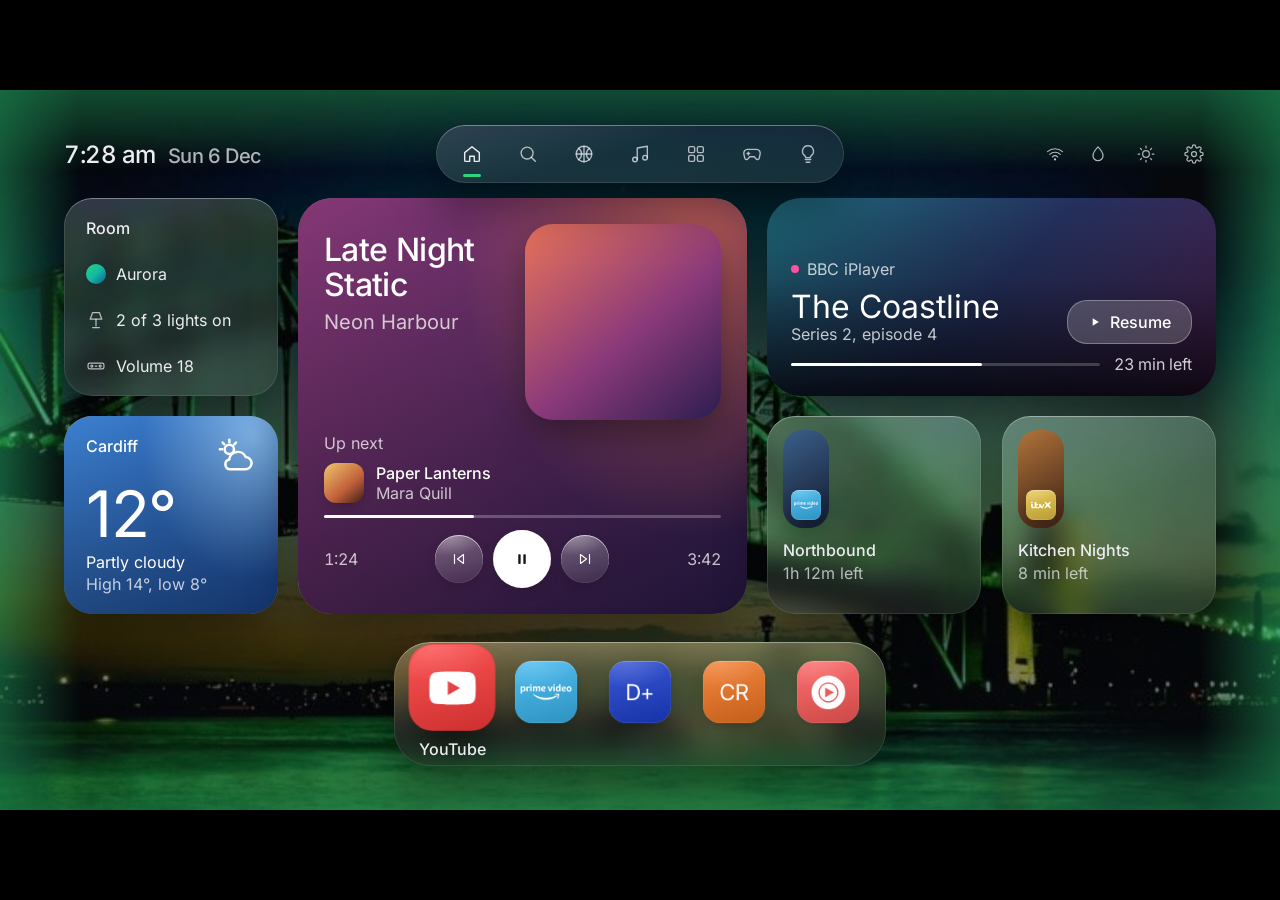
==== commit 19a62a92: "Highlights: thumbnails everywhere, a muted preview on focus, full clips in the launcher Highlight ca" ====
--- a/launcher/index.html
+++ b/launcher/index.html
@@ -4,7 +4,7 @@
 <meta charset="utf-8">
 <!-- Only bundled scripts run. The page talks to the weather services and this
      repository (update check); TMDB and Watchmode go through the Android side. -->
-<meta http-equiv="Content-Security-Policy" content="default-src 'self'; script-src 'self'; style-src 'self' 'unsafe-inline'; font-src 'self'; img-src 'self' data: blob: https:; connect-src 'self' https://api.open-meteo.com https://geocoding-api.open-meteo.com https://api.bigdatacloud.net https://get.geojs.io https://raw.githubusercontent.com; frame-src https://www.youtube-nocookie.com; media-src 'none'; object-src 'none'; base-uri 'none'; form-action 'none'">
+<meta http-equiv="Content-Security-Policy" content="default-src 'self'; script-src 'self'; style-src 'self' 'unsafe-inline'; font-src 'self'; img-src 'self' data: blob: https:; connect-src 'self' https://api.open-meteo.com https://geocoding-api.open-meteo.com https://api.bigdatacloud.net https://get.geojs.io https://raw.githubusercontent.com; frame-src https://www.youtube-nocookie.com; media-src 'self' https: blob:; object-src 'none'; base-uri 'none'; form-action 'none'">
 <meta name="viewport" content="width=device-width, initial-scale=1">
 <title>TV Launcher</title>
 <link rel="stylesheet" href="styles.css">
--- a/launcher/styles.css
+++ b/launcher/styles.css
@@ -4376,3 +4376,1236 @@
   padding-top: 6px;
   padding-bottom: 6px;
 }
+
+/* ---------- Edges of scrolling content ----------
+   Search scrolls like Apps (the page itself never does). Anything that carries
+   on past an edge fades out instead of being cut off. */
+.view-search {
+  inset: -10px;
+  padding: 10px;
+  overflow-x: hidden;
+  overflow-y: auto;
+  scrollbar-width: none;
+}
+
+.view-search::-webkit-scrollbar {
+  display: none;
+}
+
+.more-below {
+  -webkit-mask-image: linear-gradient(to bottom, #000 calc(100% - 96px), rgba(0, 0, 0, 0.4) calc(100% - 36px), transparent);
+  mask-image: linear-gradient(to bottom, #000 calc(100% - 96px), rgba(0, 0, 0, 0.4) calc(100% - 36px), transparent);
+}
+
+.more-above {
+  -webkit-mask-image: linear-gradient(to bottom, transparent, #000 48px);
+  mask-image: linear-gradient(to bottom, transparent, #000 48px);
+}
+
+.more-above.more-below {
+  -webkit-mask-image: linear-gradient(to bottom, transparent, #000 48px, #000 calc(100% - 96px), rgba(0, 0, 0, 0.4) calc(100% - 36px), transparent);
+  mask-image: linear-gradient(to bottom, transparent, #000 48px, #000 calc(100% - 96px), rgba(0, 0, 0, 0.4) calc(100% - 36px), transparent);
+}
+
+/* The bottom of the screen: the pre-blurred wallpaper, rising out of the edge,
+   so the faded content reads as carrying on under frosted glass. Placed with
+   plain stage coordinates (the stage is always 1280x720). */
+.bottom-blur {
+  position: absolute;
+  left: 0;
+  right: 0;
+  bottom: 0;
+  height: 132px;
+  z-index: 2;
+  pointer-events: none;
+  opacity: 0;
+  transition: opacity 0.35s;
+  -webkit-mask-image: linear-gradient(to bottom, transparent, rgba(0, 0, 0, 0.75) 60%, #000);
+  mask-image: linear-gradient(to bottom, transparent, rgba(0, 0, 0, 0.75) 60%, #000);
+}
+
+#stage.photo .bottom-blur {
+  background:
+    var(--photo-scrim),
+    var(--frost) 0 -588px / 1280px 720px no-repeat;
+}
+
+#stage.photo.more-below .bottom-blur {
+  opacity: 1;
+}
+
+/* For you titles stay on one line so every card's text lines up */
+[data-shows="foryou"] .show-title,
+[data-shows="titles"] .show-title {
+  white-space: nowrap;
+  overflow: hidden;
+  text-overflow: ellipsis;
+}
+
+/* Moving focus scrolls far enough that the focused item sits clear of the fades */
+.view-search,
+.view-apps,
+.cleanup,
+.wp-grid {
+  scroll-padding-top: 56px;
+  scroll-padding-bottom: 72px;
+}
+
+/* =====================================================================
+   Polish pass 2: focus lifts instead of ringing, a welcome instead of a
+   settings screen on first run, labels for the icon buttons, quiet
+   loading placeholders, and a gentle start.
+   ===================================================================== */
+
+/* ---------- Focus: the focused thing comes forward ----------
+   No outline anywhere. Cards and tiles grow and cast a deeper shadow, and a
+   soft sheen crosses them once. Buttons, pills and list rows turn solid white
+   with dark text, as on Apple TV. */
+#stage [data-focus]:focus-visible,
+#stage :is(.dock-app, .opt, .swatch):focus-visible .app-ic,
+#stage .swatch:focus-visible .swatch-dot,
+#stage .show:focus-visible .show-art,
+#stage .mix:focus-visible .mix-art,
+#stage .search-bar:focus-within,
+#stage .search-bar.typing,
+#stage .slider:focus-visible,
+#stage .wp-tile:focus-visible,
+#stage .t-row:focus-visible {
+  outline: none;
+}
+
+#stage :is(.app-card, .widget, .w-mini, .jump, .wp-tile, .light-row) {
+  position: relative;
+  transition: transform 0.45s var(--gentle), box-shadow 0.35s;
+}
+
+#stage :is(.app-card, .widget, .w-mini, .jump, .wp-tile):focus-visible,
+#stage .show:focus-visible .show-art,
+#stage .mix:focus-visible .mix-art {
+  transform: scale(1.06);
+  box-shadow: 0 30px 50px -20px rgba(0, 0, 0, 0.6), 0 0 0 1px rgba(255, 255, 255, 0.28);
+  z-index: 1;
+}
+
+#stage .dock-app:focus-visible .app-ic,
+#stage .opt:focus-visible .app-ic,
+#stage .swatch:focus-visible .swatch-dot {
+  transform: scale(1.14) translateY(-4px);
+  box-shadow: 0 22px 34px -14px rgba(0, 0, 0, 0.65);
+}
+
+/* The sheen: a soft band of light that crosses a focused card once */
+#stage :is(.app-card, .w-mini, .wp-tile) {
+  overflow: hidden;
+}
+
+#stage :is(.app-card, .w-mini, .wp-tile)::after,
+#stage .show-art::after {
+  content: "";
+  position: absolute;
+  inset: 0;
+  border-radius: inherit;
+  pointer-events: none;
+  background: linear-gradient(110deg, transparent 30%, rgba(255, 255, 255, 0.26) 48%, transparent 66%);
+  transform: translateX(-120%);
+  opacity: 0;
+}
+
+#stage :is(.app-card, .w-mini, .wp-tile):focus-visible::after,
+#stage .show:focus-visible .show-art::after {
+  opacity: 1;
+  animation: sheen 1.1s var(--gentle) 1 forwards;
+}
+
+@keyframes sheen {
+  to { transform: translateX(120%); }
+}
+
+/* Buttons, pills, choices and list rows: solid white when focused */
+#stage :is(.btn, .pillbtn, .seg, .resume, .x-close, .wel-fit, .jump-btn):focus-visible,
+#stage :is(.set-row, .t-row, .light-row, .queue-row):focus-visible {
+  background: #fff !important;
+  color: #15151b !important;
+  box-shadow: 0 16px 30px -14px rgba(0, 0, 0, 0.55);
+}
+
+#stage :is(.btn, .pillbtn, .seg, .resume, .x-close):focus-visible {
+  transform: scale(1.05);
+}
+
+#stage :is(.set-row, .t-row, .light-row):focus-visible :is(.small, .set-val, .t-row-act, .light-name) {
+  color: rgba(21, 21, 27, 0.66) !important;
+}
+
+#stage :is(.set-row, .t-row):focus-visible .set-label,
+#stage .t-row:focus-visible .t-row-name {
+  color: #15151b;
+}
+
+#stage .t-row:focus-visible .t-row-act {
+  background: rgba(21, 21, 27, 0.08);
+}
+
+/* Top bar: the focused tab or icon sits on a white disc */
+#stage :is(.tab, .tool):focus-visible {
+  background: #fff;
+  color: #15151b;
+  box-shadow: 0 10px 22px -10px rgba(0, 0, 0, 0.55);
+}
+
+#stage :is(.tab, .tool):focus-visible svg {
+  color: #15151b;
+  stroke: currentColor;
+}
+
+/* The search bar brightens and lifts while you type */
+#stage .search-bar:focus-within,
+#stage .search-bar.typing {
+  box-shadow: 0 24px 40px -20px rgba(0, 0, 0, 0.55), 0 0 0 1px rgba(255, 255, 255, 0.4);
+}
+
+/* ---------- What the icon buttons do ---------- */
+#stage .tool {
+  position: relative;
+}
+
+#stage .tool::after {
+  content: attr(aria-label);
+  position: absolute;
+  top: calc(100% + 10px);
+  right: 0;
+  white-space: nowrap;
+  padding: 6px 12px;
+  border-radius: 12px;
+  font-size: 15px;
+  font-weight: 450;
+  background: rgba(16, 17, 23, 0.88);
+  color: #f2f2f6;
+  opacity: 0;
+  transform: translateY(-4px);
+  pointer-events: none;
+  transition: opacity 0.2s, transform 0.2s;
+}
+
+#stage .tool:focus-visible::after {
+  opacity: 1;
+  transform: none;
+}
+
+/* ---------- First-run welcome ---------- */
+.xpanel.xwelcome {
+  width: 640px;
+  padding: 36px 40px 30px;
+  gap: 18px;
+  background: rgba(16, 17, 23, 0.94);
+  --ink: #f2f2f6;
+  --sub: rgba(242, 242, 246, 0.66);
+  color: var(--ink);
+}
+
+.wel-title {
+  font-size: 34px;
+  font-weight: 300;
+  letter-spacing: -0.02em;
+  line-height: 1.15;
+}
+
+.wel-lead {
+  margin: 0;
+  font-size: 18px;
+  line-height: 1.45;
+  color: var(--sub);
+}
+
+.wel-list {
+  list-style: none;
+  margin: 4px 0;
+  padding: 0;
+  display: flex;
+  flex-direction: column;
+  gap: 2px;
+}
+
+.wel-list li {
+  display: grid;
+  grid-template-columns: 22px 1fr auto;
+  align-items: center;
+  gap: 12px;
+  padding: 10px 0;
+  border-bottom: 1px solid rgba(255, 255, 255, 0.08);
+  font-size: 18px;
+}
+
+.wel-dot {
+  width: 10px;
+  height: 10px;
+  border-radius: 50%;
+  border: 2px solid rgba(255, 255, 255, 0.45);
+}
+
+.wel-list li.ok .wel-dot {
+  background: #6fe0a2;
+  border-color: #6fe0a2;
+}
+
+.wel-state {
+  color: var(--sub);
+  font-size: 16px;
+}
+
+.wel-actions {
+  display: flex;
+  gap: 12px;
+  margin-top: 6px;
+}
+
+.wel-fit {
+  align-self: flex-start;
+  padding: 8px 14px;
+  margin-left: -14px;
+  border: 0;
+  border-radius: 12px;
+  background: transparent;
+  color: var(--sub);
+  font: inherit;
+  font-size: 16px;
+  cursor: pointer;
+}
+
+/* ---------- Quiet placeholders while loading ---------- */
+.skeleton {
+  pointer-events: none;
+}
+
+.skeleton .show-art,
+.skeleton .sk-line,
+.t-row.skeleton {
+  background: rgba(255, 255, 255, 0.1);
+  animation: breathe 1.4s ease-in-out infinite;
+}
+
+.t-row.skeleton {
+  height: 62px;
+}
+
+.skeleton .sk-line {
+  height: 14px;
+  width: 80%;
+  margin: 2px 4px 0;
+  border-radius: 7px;
+}
+
+.skeleton .sk-line.short {
+  width: 50%;
+}
+
+@keyframes breathe {
+  50% { opacity: 0.5; }
+}
+
+.fy-why {
+  grid-column: 1 / -1;
+  margin: 0;
+  padding: 6px 4px 14px;
+  min-height: 0;
+}
+
+.shows.shows-note {
+  min-height: 0;
+}
+
+/* ---------- A gentle start ---------- */
+#stage {
+  animation: stage-in 0.6s ease-out;
+}
+
+@keyframes stage-in {
+  from { opacity: 0; }
+}
+
+/* Animations: Fast keeps all of this still */
+#stage.fast :is(.app-card, .widget, .w-mini, .jump, .wp-tile, .btn, .pillbtn, .seg, .resume, .x-close):focus-visible,
+#stage.fast .show:focus-visible .show-art,
+#stage.fast :is(.dock-app, .opt):focus-visible .app-ic {
+  transform: none;
+}
+
+/* The icon chip inside a focused white row stays visible */
+#stage :is(.set-row, .t-row):focus-visible .chip {
+  background: rgba(21, 21, 27, 0.07) !important;
+  box-shadow: none !important;
+  color: #15151b;
+}
+
+#stage .set-row:focus-visible .chip svg {
+  color: #15151b;
+  stroke: currentColor;
+}
+
+/* ---------- Bottom edge: a thin strip of white liquid glass ----------
+   Replaces the tall dark band. Content fades out over a short distance and
+   passes under a slim frosted strip with a lit top edge, like the bottom of
+   a glass panel. Shows only while there is more below. */
+.more-below {
+  -webkit-mask-image: linear-gradient(to bottom, #000 calc(100% - 56px), rgba(0, 0, 0, 0.3) calc(100% - 14px), transparent);
+  mask-image: linear-gradient(to bottom, #000 calc(100% - 56px), rgba(0, 0, 0, 0.3) calc(100% - 14px), transparent);
+}
+
+.more-above.more-below {
+  -webkit-mask-image: linear-gradient(to bottom, transparent, #000 48px, #000 calc(100% - 56px), rgba(0, 0, 0, 0.3) calc(100% - 14px), transparent);
+  mask-image: linear-gradient(to bottom, transparent, #000 48px, #000 calc(100% - 56px), rgba(0, 0, 0, 0.3) calc(100% - 14px), transparent);
+}
+
+.bottom-blur,
+#stage.photo .bottom-blur {
+  height: 34px;
+  -webkit-mask-image: none;
+  mask-image: none;
+  border-top: 1px solid rgba(255, 255, 255, 0.45);
+  box-shadow: inset 0 1px 0 rgba(255, 255, 255, 0.25), 0 -10px 24px -14px rgba(255, 255, 255, 0.35);
+  background:
+    linear-gradient(rgba(255, 255, 255, 0.22), rgba(255, 255, 255, 0.1)),
+    var(--frost, none) 0 -686px / 1280px 720px no-repeat;
+}
+
+#stage.more-below .bottom-blur {
+  opacity: 1;
+}
+
+.bottom-blur,
+#stage.photo .bottom-blur {
+  height: 30px;
+  border-top: 0;
+  box-shadow: none;
+  background:
+    linear-gradient(rgba(255, 255, 255, 0.55), rgba(255, 255, 255, 0.55)) top / 100% 1px no-repeat,
+    linear-gradient(rgba(255, 255, 255, 0.34), rgba(255, 255, 255, 0.2)),
+    var(--frost, none) 0 -690px / 1280px 720px no-repeat;
+  -webkit-mask-image: linear-gradient(to right, transparent, #000 18%, #000 82%, transparent);
+  mask-image: linear-gradient(to right, transparent, #000 18%, #000 82%, transparent);
+}
+
+/* =====================================================================
+   Sports centre (NBA), Starred, and your own Home layout
+   ===================================================================== */
+
+/* ---------- Home: cards placed by your layout ---------- */
+.off-layout {
+  display: none !important;
+}
+
+.w-game,
+.w-starred {
+  display: flex;
+  flex-direction: column;
+  gap: 8px;
+  padding: 20px 22px;
+  text-align: left;
+  color: var(--ink);
+  font: inherit;
+  border: 0;
+  cursor: pointer;
+}
+
+.w-game .w-label,
+.w-starred .w-label {
+  display: flex;
+  align-items: center;
+  gap: 8px;
+}
+
+.wg-line {
+  display: grid;
+  grid-template-columns: 26px 1fr auto;
+  align-items: center;
+  gap: 10px;
+  font-size: 19px;
+}
+
+.wg-line b,
+.wg-item b {
+  font-weight: 500;
+}
+
+.wg-wide {
+  flex: 1;
+  display: grid;
+  grid-template-columns: auto 1fr auto;
+  align-items: center;
+  gap: 18px;
+}
+
+.wg-mid {
+  display: flex;
+  flex-direction: column;
+  align-items: center;
+  gap: 2px;
+}
+
+.wg-score {
+  font-size: 34px;
+  font-weight: 300;
+  letter-spacing: -0.02em;
+  font-variant-numeric: tabular-nums;
+}
+
+.wg-list {
+  display: flex;
+  flex-direction: column;
+  gap: 6px;
+  margin-top: 6px;
+}
+
+.wg-item {
+  display: grid;
+  grid-template-columns: 28px 52px 70px 52px 28px 1fr;
+  align-items: center;
+  gap: 8px;
+  padding: 8px 10px;
+  border-radius: 14px;
+  background: rgba(255, 255, 255, 0.06);
+  font-size: 18px;
+}
+
+.wg-item.mine {
+  background: rgba(255, 255, 255, 0.14);
+}
+
+.wg-sc {
+  text-align: center;
+  font-variant-numeric: tabular-nums;
+}
+
+.wg-when {
+  text-align: right;
+}
+
+.ws-count {
+  font-size: 54px;
+  font-weight: 200;
+  line-height: 1;
+}
+
+.ws-first {
+  margin-top: auto;
+}
+
+.ws-grid {
+  display: grid;
+  gap: 12px;
+  flex: 1;
+  min-height: 0;
+}
+
+.ws-wide {
+  grid-template-columns: repeat(3, minmax(0, 1fr));
+}
+
+.ws-big {
+  grid-template-columns: repeat(3, minmax(0, 1fr));
+  grid-template-rows: repeat(2, minmax(0, 1fr));
+}
+
+.ws-item {
+  display: flex;
+  flex-direction: column;
+  gap: 6px;
+  min-height: 0;
+}
+
+.ws-art {
+  position: relative;
+  flex: 1;
+  min-height: 0;
+  border-radius: 14px;
+  background: rgba(255, 255, 255, 0.08);
+  overflow: hidden;
+}
+
+.ws-title {
+  font-size: 15px;
+  white-space: nowrap;
+  overflow: hidden;
+  text-overflow: ellipsis;
+}
+
+.sr-badge {
+  position: absolute;
+  left: 8px;
+  bottom: 8px;
+  max-width: calc(100% - 16px);
+  padding: 4px 10px;
+  border-radius: 10px;
+  background: rgba(255, 255, 255, 0.92);
+  color: #15151b;
+  font-size: 13px;
+  font-weight: 600;
+  white-space: nowrap;
+  overflow: hidden;
+  text-overflow: ellipsis;
+}
+
+/* ---------- Edit Home ---------- */
+#stage.home-edit .view-home .widgets .widget[data-slot] {
+  outline: 2px dashed rgba(255, 255, 255, 0.45);
+  outline-offset: -2px;
+}
+
+#stage.home-edit .view-home .widgets .widget[data-slot]::before {
+  content: attr(data-kind-label) "  ›";
+  position: absolute;
+  top: 10px;
+  right: 10px;
+  z-index: 3;
+  padding: 5px 12px;
+  border-radius: 12px;
+  background: rgba(16, 17, 23, 0.85);
+  color: #f2f2f6;
+  font-size: 14px;
+  font-weight: 500;
+  pointer-events: none;
+}
+
+#stage.home-edit .view-home .widgets .widget[data-slot]:focus-visible {
+  outline: 3px solid #fff;
+}
+
+#stage.home-edit .view-home .widgets .widget * {
+  pointer-events: none;
+}
+
+/* ---------- The Sports page ---------- */
+.view-sports {
+  inset: -10px;
+  padding: 10px;
+  overflow-x: hidden;
+  overflow-y: auto;
+  scrollbar-width: none;
+  display: flex;
+  flex-direction: column;
+  gap: 14px;
+}
+
+.view-sports::-webkit-scrollbar {
+  display: none;
+}
+
+.sp-head {
+  display: flex;
+  align-items: center;
+  gap: 18px;
+}
+
+.sp-title {
+  font-size: 34px;
+  font-weight: 300;
+  letter-spacing: -0.02em;
+}
+
+.sp-updated {
+  margin-left: auto;
+}
+
+.sp-body {
+  display: flex;
+  flex-direction: column;
+  gap: 14px;
+}
+
+.sp-body .eyebrow {
+  margin-top: 4px;
+}
+
+.sp-logo {
+  flex: none;
+  border-radius: 50%;
+  object-fit: contain;
+}
+
+.sp-mono {
+  display: inline-grid;
+  place-items: center;
+  background: var(--tc);
+  color: #fff;
+  font-size: 11px;
+  font-weight: 700;
+}
+
+.sp-dot {
+  display: inline-block;
+  width: 8px;
+  height: 8px;
+  margin-right: 6px;
+  border-radius: 50%;
+  background: #ff4d4d;
+  box-shadow: 0 0 0 4px rgba(255, 77, 77, 0.25);
+  animation: breathe 1.6s ease-in-out infinite;
+}
+
+.sp-feature {
+  display: grid;
+  grid-template-columns: 1fr 1.3fr 1fr;
+  align-items: center;
+  gap: 20px;
+  min-height: 230px;
+  padding: 26px 30px;
+  border-radius: var(--radius-widget, 28px);
+  background:
+    radial-gradient(120% 140% at 0% 50%, color-mix(in srgb, var(--ta) 45%, transparent), transparent 60%),
+    radial-gradient(120% 140% at 100% 50%, color-mix(in srgb, var(--th) 45%, transparent), transparent 60%),
+    rgba(16, 17, 23, 0.55);
+  color: #f2f2f6;
+}
+
+.sp-feature.skeleton,
+.sp-game.skeleton,
+.sp-table.skeleton {
+  min-height: 120px;
+}
+
+.sp-f-team {
+  display: flex;
+  flex-direction: column;
+  align-items: center;
+  gap: 8px;
+  text-align: center;
+}
+
+.sp-f-name {
+  font-size: 22px;
+  font-weight: 500;
+}
+
+.sp-f-mid {
+  display: flex;
+  flex-direction: column;
+  align-items: center;
+  gap: 6px;
+  text-align: center;
+}
+
+.sp-f-label {
+  display: flex;
+  align-items: center;
+  font-size: 16px;
+  color: rgba(242, 242, 246, 0.75);
+}
+
+.sp-f-score {
+  font-size: 56px;
+  font-weight: 200;
+  letter-spacing: -0.03em;
+  line-height: 1.05;
+  font-variant-numeric: tabular-nums;
+}
+
+.sp-f-dash {
+  margin: 0 12px;
+  opacity: 0.5;
+}
+
+.sp-f-actions {
+  display: flex;
+  gap: 10px;
+  margin-top: 8px;
+}
+
+.sp-grid {
+  display: grid;
+  grid-template-columns: repeat(4, minmax(0, 1fr));
+  gap: 14px;
+}
+
+.sp-game {
+  display: flex;
+  flex-direction: column;
+  gap: 8px;
+  padding: 14px 16px;
+  border: 0;
+  border-radius: 20px;
+  color: var(--ink);
+  font: inherit;
+  text-align: left;
+  cursor: pointer;
+}
+
+.sp-game.mine {
+  box-shadow: inset 0 0 0 1.5px rgba(255, 255, 255, 0.45);
+}
+
+.sp-row {
+  display: grid;
+  grid-template-columns: 30px 1fr auto;
+  align-items: center;
+  gap: 10px;
+  font-size: 19px;
+}
+
+.sp-row.win .sp-abbr,
+.sp-row.win .sp-score {
+  font-weight: 600;
+}
+
+.sp-score {
+  font-variant-numeric: tabular-nums;
+}
+
+.sp-status {
+  display: flex;
+  align-items: center;
+  font-size: 15px;
+  color: var(--sub);
+}
+
+.sp-empty {
+  display: flex;
+  flex-direction: column;
+  gap: 6px;
+  padding: 30px;
+  border-radius: 24px;
+}
+
+/* Standings */
+.sp-tables {
+  display: grid;
+  grid-template-columns: 1fr 1fr;
+  gap: 16px;
+}
+
+.sp-table {
+  padding: 16px 18px;
+  border-radius: 22px;
+}
+
+.sp-t-title {
+  font-size: 19px;
+  font-weight: 500;
+  margin-bottom: 6px;
+}
+
+.sp-t-row {
+  display: grid;
+  grid-template-columns: 24px 1fr 30px 30px 50px 36px 44px;
+  align-items: center;
+  gap: 6px;
+  height: 27px;
+  font-size: 15px;
+  font-variant-numeric: tabular-nums;
+}
+
+.sp-t-row > span:nth-child(n + 3) {
+  text-align: right;
+}
+
+.sp-t-head {
+  color: var(--sub);
+  font-size: 13px;
+}
+
+.sp-t-row.cut {
+  border-top: 1px dashed rgba(255, 255, 255, 0.22);
+}
+
+.sp-t-row.mine {
+  background: rgba(255, 255, 255, 0.12);
+  border-radius: 8px;
+}
+
+.sp-t-team {
+  display: flex;
+  align-items: center;
+  gap: 8px;
+  white-space: nowrap;
+  overflow: hidden;
+}
+
+.sp-seed {
+  color: var(--sub);
+}
+
+.sp-note {
+  margin: 0;
+}
+
+/* News and highlights */
+.sp-vids {
+  display: grid;
+  grid-template-columns: repeat(4, minmax(0, 1fr));
+  gap: 16px;
+}
+
+.sp-play {
+  position: absolute;
+  left: 50%;
+  top: 50%;
+  display: grid;
+  place-items: center;
+  width: 46px;
+  height: 46px;
+  margin: -23px 0 0 -23px;
+  border-radius: 50%;
+  background: rgba(255, 255, 255, 0.9);
+  color: #15151b;
+}
+
+.sp-news {
+  display: grid;
+  grid-template-columns: 1fr 1fr;
+  gap: 14px;
+}
+
+.sp-story {
+  display: flex;
+  gap: 14px;
+  padding: 12px;
+  border: 0;
+  border-radius: 20px;
+  color: var(--ink);
+  font: inherit;
+  text-align: left;
+  cursor: pointer;
+}
+
+.sp-story-img {
+  flex: none;
+  width: 150px;
+  height: 92px;
+  border-radius: 14px;
+}
+
+.sp-story-text {
+  display: flex;
+  flex-direction: column;
+  gap: 4px;
+  min-width: 0;
+}
+
+.sp-story-head {
+  font-size: 18px;
+  font-weight: 500;
+}
+
+.sp-story .small:not(.sp-ago) {
+  display: -webkit-box;
+  -webkit-line-clamp: 2;
+  -webkit-box-orient: vertical;
+  overflow: hidden;
+}
+
+/* Teams */
+.sp-watch {
+  display: flex;
+  align-items: center;
+  justify-content: space-between;
+  gap: 20px;
+  padding: 16px 20px;
+  border-radius: 22px;
+}
+
+.sp-teams {
+  display: grid;
+  grid-template-columns: repeat(6, minmax(0, 1fr));
+  gap: 12px;
+}
+
+.sp-team {
+  position: relative;
+  display: flex;
+  flex-direction: column;
+  align-items: center;
+  gap: 8px;
+  padding: 14px 8px;
+  border: 0;
+  border-radius: 18px;
+  color: var(--ink);
+  font: inherit;
+  font-size: 16px;
+  cursor: pointer;
+}
+
+.sp-team.on {
+  box-shadow: inset 0 0 0 1.5px rgba(255, 255, 255, 0.55);
+}
+
+.sp-star {
+  position: absolute;
+  top: 8px;
+  right: 10px;
+  color: #ffd25e;
+}
+
+/* Game and story panels */
+.xpanel.xgame {
+  background:
+    radial-gradient(90% 70% at 0% 0%, color-mix(in srgb, var(--ta) 40%, transparent), transparent 70%),
+    radial-gradient(90% 70% at 100% 0%, color-mix(in srgb, var(--th) 40%, transparent), transparent 70%),
+    #101117;
+}
+
+.g-head {
+  display: grid;
+  grid-template-columns: 1fr 1.2fr 1fr;
+  align-items: center;
+  padding: 30px 20px 10px;
+}
+
+.g-cols {
+  display: grid;
+  grid-template-columns: 1.4fr 1fr;
+  gap: 24px;
+  min-height: 0;
+}
+
+.g-col {
+  display: flex;
+  flex-direction: column;
+  gap: 10px;
+  min-width: 0;
+}
+
+.g-report {
+  padding: 14px 16px;
+  border-radius: 16px;
+  background: rgba(255, 255, 255, 0.07);
+}
+
+.g-r-head {
+  font-size: 19px;
+  font-weight: 500;
+}
+
+.g-leaders {
+  display: flex;
+  flex-direction: column;
+  gap: 6px;
+}
+
+.g-leader {
+  display: grid;
+  grid-template-columns: 56px 1fr auto;
+  gap: 10px;
+  padding: 8px 14px;
+  border-radius: 12px;
+  background: rgba(255, 255, 255, 0.06);
+  font-size: 17px;
+}
+
+.g-l-team {
+  color: var(--sub);
+}
+
+.g-l-val {
+  font-variant-numeric: tabular-nums;
+  font-weight: 500;
+}
+
+.st-text {
+  margin-top: auto;
+  display: flex;
+  flex-direction: column;
+  gap: 10px;
+  max-width: 760px;
+  text-shadow: 0 1px 12px rgba(0, 0, 0, 0.7);
+}
+
+.st-over {
+  -webkit-line-clamp: 6;
+}
+
+/* ---------- Star on a title page ---------- */
+.t-actions {
+  position: absolute;
+  top: 22px;
+  right: 28px;
+  z-index: 2;
+  display: flex;
+  gap: 10px;
+}
+
+.xpanel.xwide .t-actions .btn {
+  color: #15151d;
+}
+
+.t-star {
+  display: inline-flex;
+  align-items: center;
+  gap: 8px;
+}
+
+.t-star.on svg {
+  color: #e0a800;
+}
+
+.sp-f-actions .btn {
+  white-space: nowrap;
+}
+
+/* Close and other buttons on the dark game and story pages read as light glass */
+.xpanel.xwide .t-close,
+.xpanel.xwide .t-actions .btn {
+  background: rgba(255, 255, 255, 0.82);
+  color: #15151d;
+}
+
+[data-shows] .show-meta {
+  white-space: nowrap;
+  overflow: hidden;
+  text-overflow: ellipsis;
+}
+
+.wg-item {
+  grid-template-columns: 28px 44px 62px 44px 28px 1fr;
+}
+
+.wg-when {
+  white-space: nowrap;
+  font-size: 14px;
+}
+
+/* Team logos sit in a light glass circle; the team's colour and initials
+   show only when there is no logo. */
+.sp-logo {
+  position: relative;
+  display: inline-grid;
+  place-items: center;
+  flex: none;
+  border-radius: 50%;
+  overflow: hidden;
+  background: var(--tc);
+  box-shadow: inset 0 0 0 1px rgba(255, 255, 255, 0.35), 0 4px 10px -4px rgba(0, 0, 0, 0.45);
+}
+
+.sp-logo.has-img {
+  background: linear-gradient(160deg, rgba(255, 255, 255, 0.96), rgba(232, 234, 240, 0.9));
+}
+
+.sp-initials {
+  color: #fff;
+  font-weight: 700;
+  letter-spacing: -0.01em;
+}
+
+.sp-logo.has-img .sp-initials {
+  visibility: hidden;
+}
+
+.sp-img {
+  position: absolute;
+  inset: 14%;
+  width: 72%;
+  height: 72%;
+  object-fit: contain;
+}
+
+/* ---------- Highlight previews and the clip player ---------- */
+.clip-preview {
+  position: absolute;
+  inset: 0;
+  width: 100%;
+  height: 100%;
+  object-fit: cover;
+  opacity: 0;
+  transition: opacity 0.6s ease;
+  pointer-events: none;
+}
+
+.clip-preview.on {
+  opacity: 1;
+}
+
+.sp-vid .show-art .sp-play {
+  z-index: 1;
+  transition: opacity 0.4s;
+}
+
+.show-art.previewing .sp-play,
+.g-thumb.previewing .sp-play {
+  opacity: 0;
+}
+
+.g-vid {
+  gap: 14px;
+}
+
+.g-thumb {
+  position: relative;
+  flex: none;
+  width: 112px;
+  height: 63px;
+  border-radius: 10px;
+  overflow: hidden;
+  background: rgba(255, 255, 255, 0.1);
+}
+
+.g-thumb .sp-play {
+  width: 30px;
+  height: 30px;
+  margin: -15px 0 0 -15px;
+}
+
+.xpanel.xvideo {
+  position: relative;
+  width: 1184px;
+  height: 666px;
+  max-height: none;
+  padding: 0;
+  background: #000;
+}
+
+.clip-full {
+  width: 100%;
+  height: 100%;
+  object-fit: contain;
+  background: #000;
+}
+
+.clip-bar {
+  position: absolute;
+  left: 0;
+  right: 0;
+  bottom: 0;
+  display: flex;
+  align-items: baseline;
+  gap: 18px;
+  padding: 40px 32px 22px;
+  background: linear-gradient(transparent, rgba(0, 0, 0, 0.7));
+  color: #f2f2f6;
+}
+
+.clip-title {
+  font-size: 22px;
+  font-weight: 500;
+}
+
+.clip-focus {
+  position: absolute;
+  inset: 0;
+  border: 0;
+  background: transparent;
+  cursor: pointer;
+}
+
+#stage .clip-focus:focus-visible {
+  outline: none;
+  box-shadow: none;
+  background: transparent !important;
+}
+
+/* The game page's report column scrolls when it holds more than fits */
+.xgame .t-body {
+  display: flex;
+  flex-direction: column;
+}
+
+.xgame .g-cols {
+  flex: 1;
+  min-height: 0;
+}
+
+.xgame .g-col:first-child {
+  overflow-y: auto;
+  scrollbar-width: none;
+  padding: 4px;
+  margin: -4px;
+  scroll-padding: 12px;
+}
